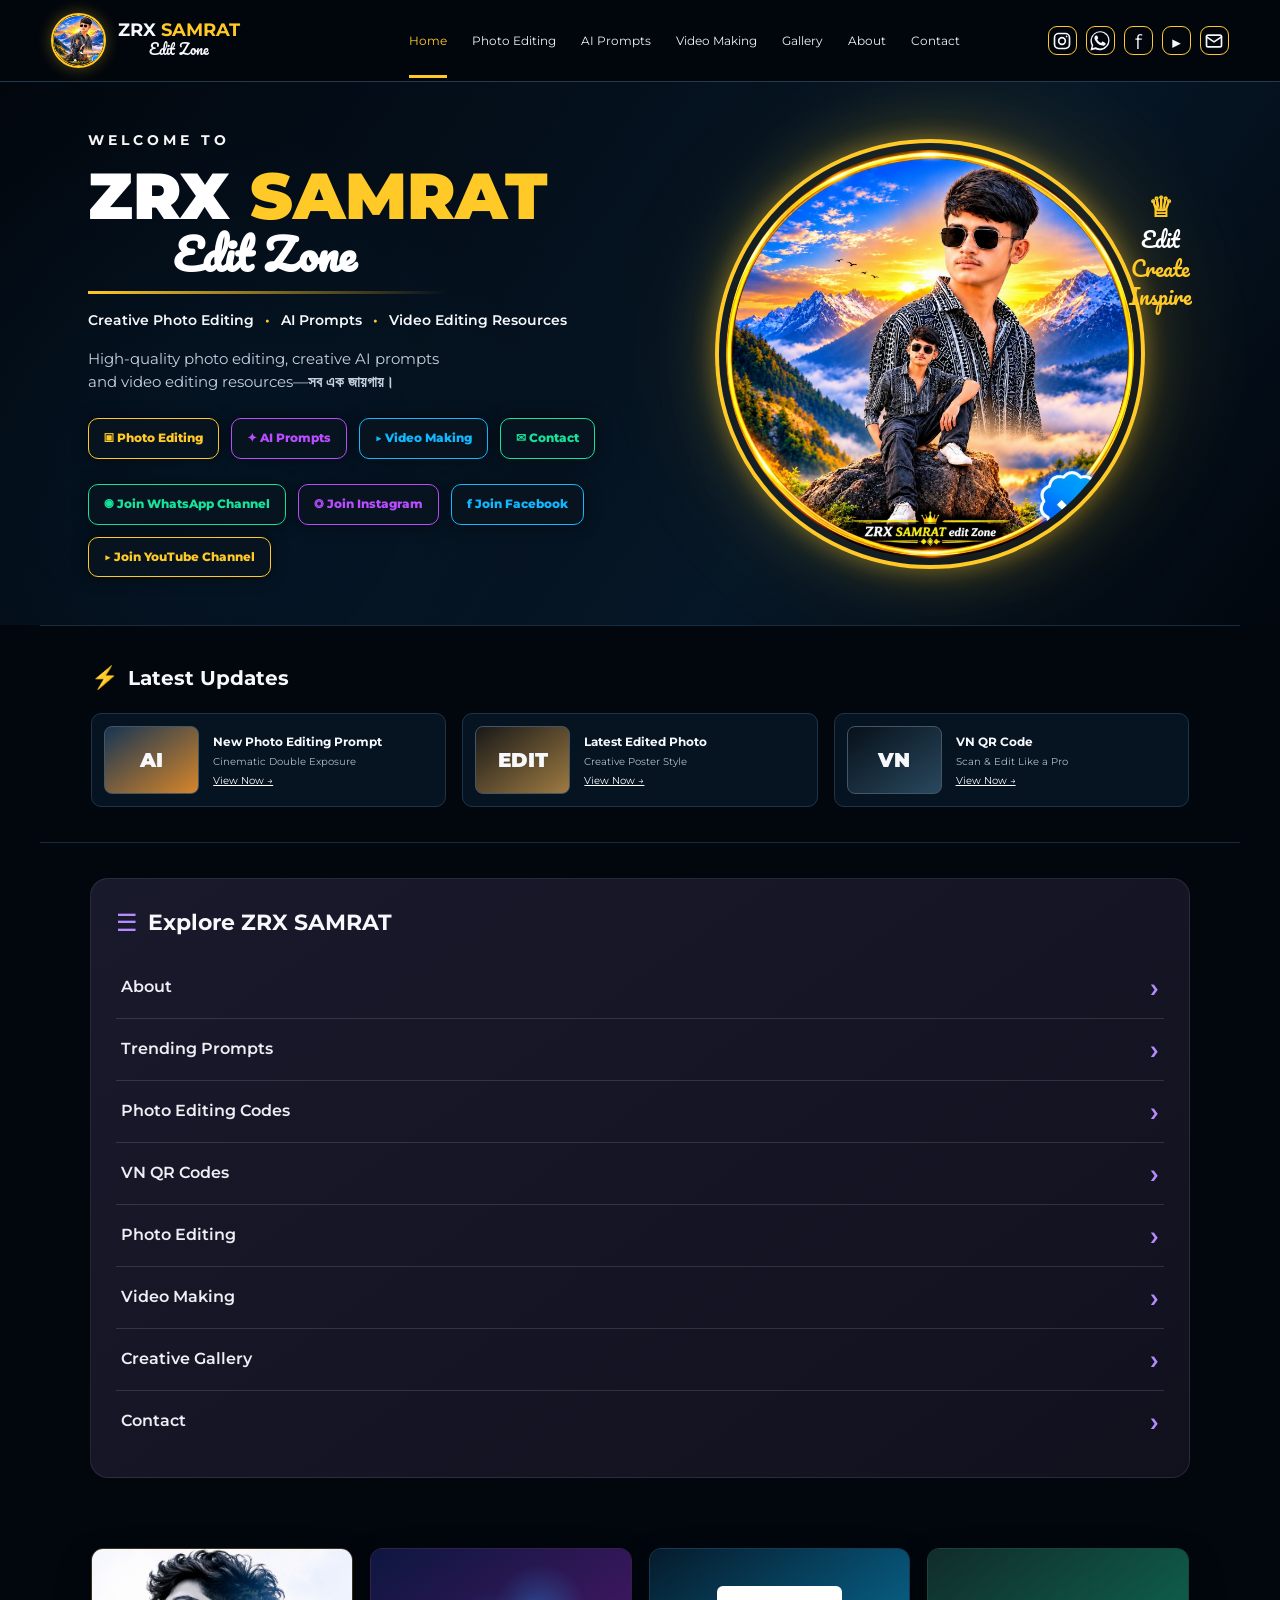
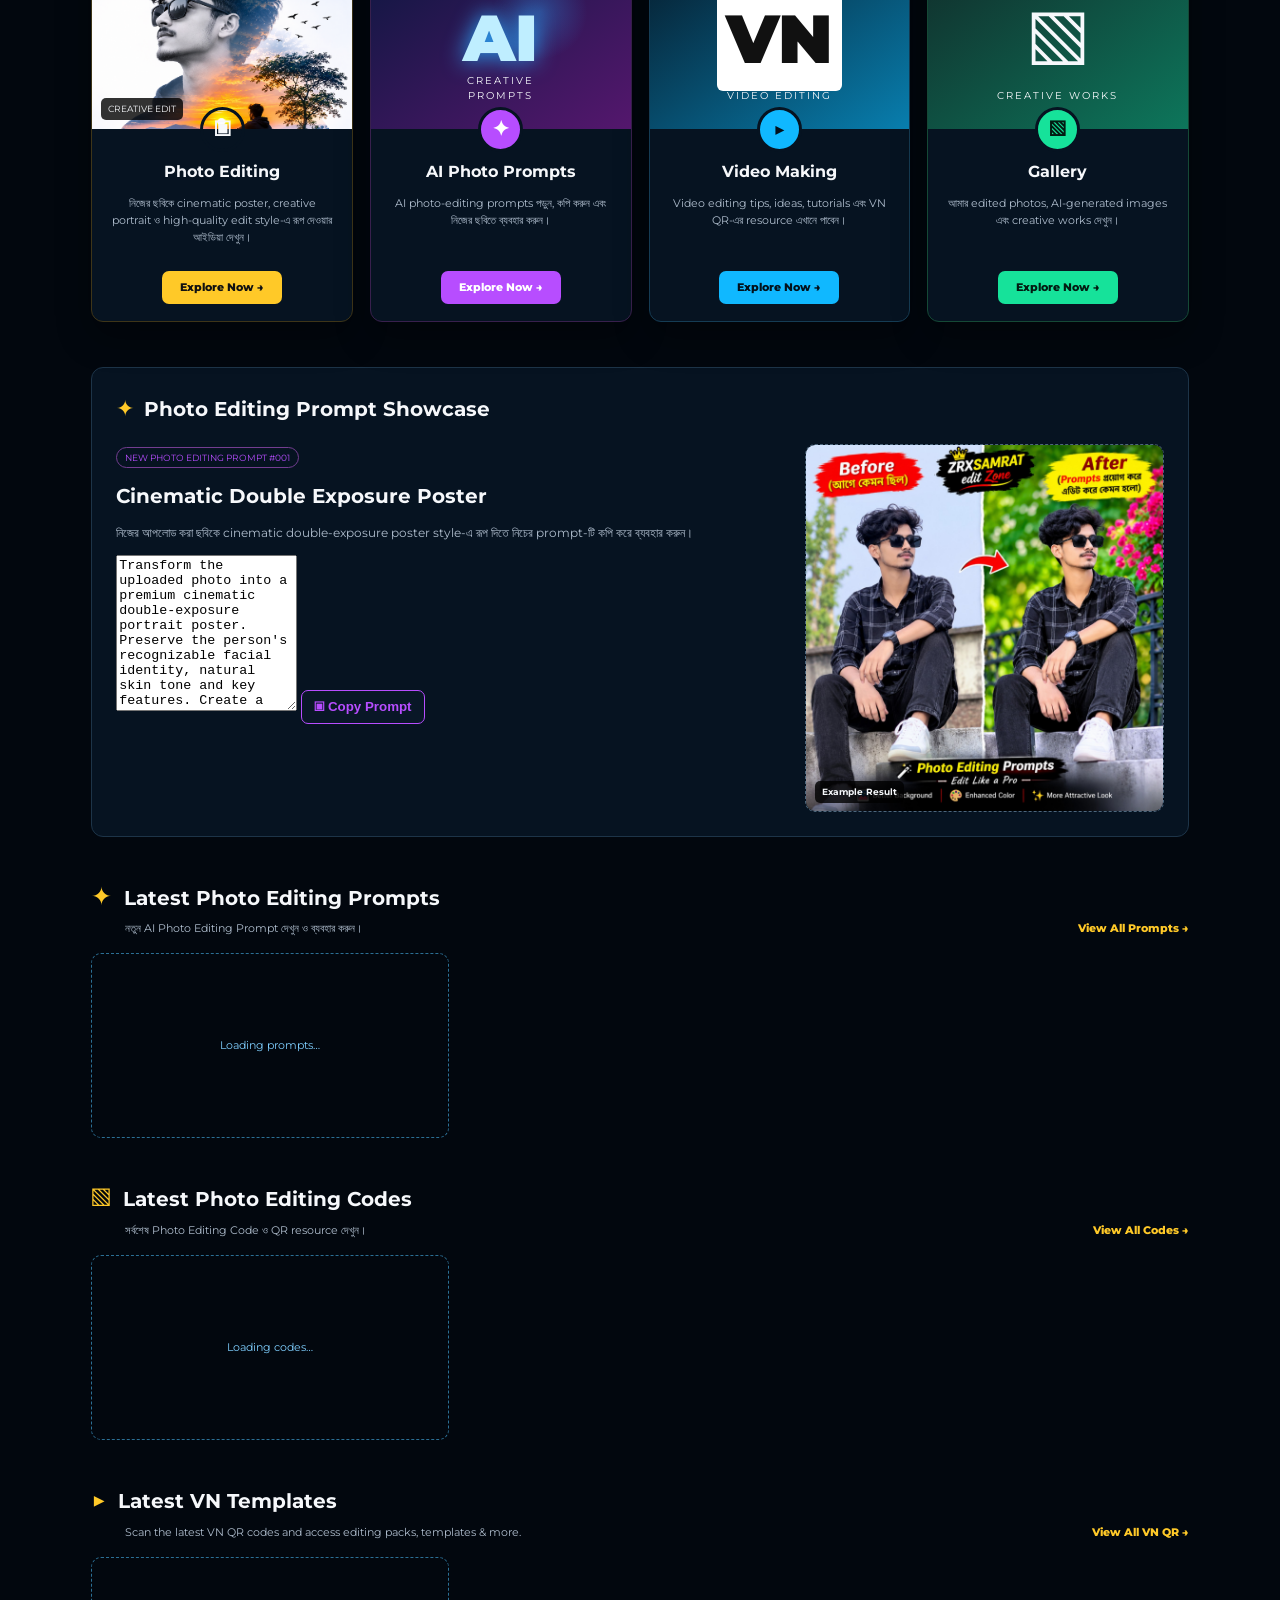
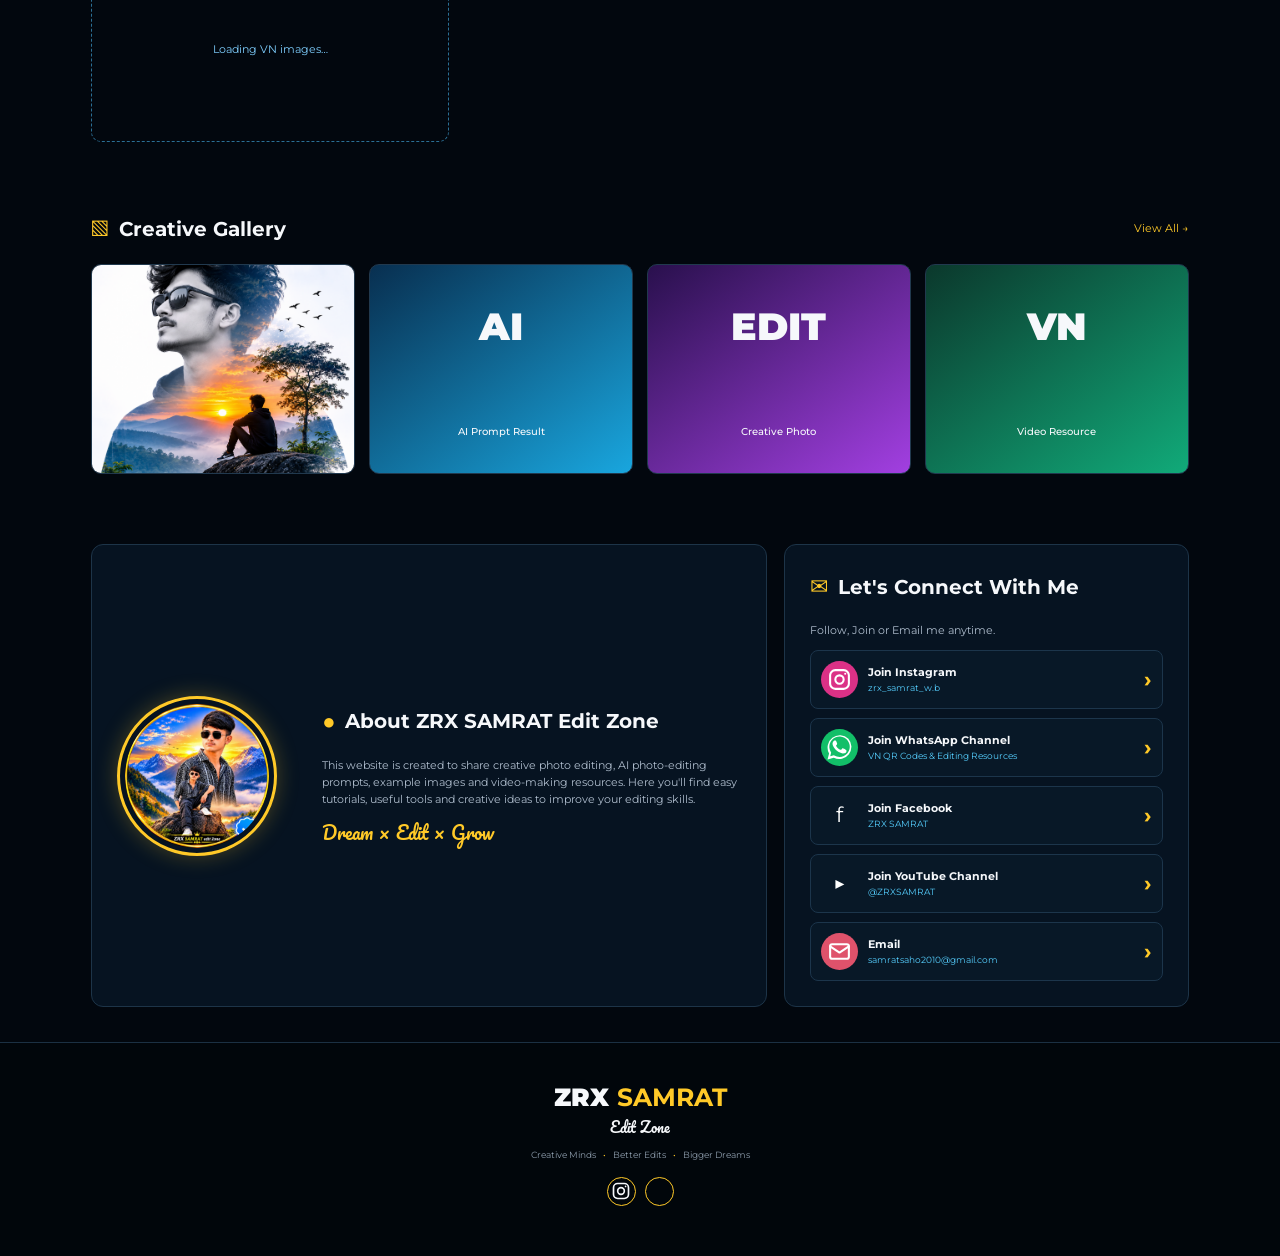
==== index.html @ 5e4d7708 "Update index.html" ====
<!DOCTYPE html>
<html lang="bn">
<head>
  <meta charset="UTF-8">
  <meta name="viewport" content="width=device-width, initial-scale=1.0">

  <title>ZRX SAMRAT Edit Zone | AI Prompts & Photo Editing</title>

  <meta name="description" content="ZRX SAMRAT Edit Zone-এ AI photo editing prompts, creative photo editing ideas, example images, VN QR codes এবং video editing resources খুঁজে নাও।">
  <meta name="robots" content="index, follow">
  <meta name="author" content="ZRX SAMRAT">
  <meta name="theme-color" content="#101020">

  <link rel="icon" href="./favicon.png" type="image/png">
  <link rel="apple-touch-icon" href="./favicon.png">

  <link rel="canonical" href="https://samratsaho2010qq-arch.github.io/ZRX-SAMRAT-edit-Zone-/">

  <!-- Google / Social Preview Image -->
  <meta property="og:type" content="website">
  <meta property="og:site_name" content="ZRX SAMRAT Edit Zone">
  <meta property="og:title" content="ZRX SAMRAT Edit Zone | AI Prompts & Photo Editing">
  <meta property="og:description" content="Creative Photo Editing, AI Prompts, VN QR Codes and Video Editing Resources — সব এক জায়গায়।">
  <meta property="og:url" content="https://samratsaho2010qq-arch.github.io/ZRX-SAMRAT-edit-Zone-/">
  <meta property="og:image" content="https://samratsaho2010qq-arch.github.io/ZRX-SAMRAT-edit-Zone-/assets/zrx-logo.png">
  <meta property="og:image:alt" content="ZRX SAMRAT Edit Zone Official Logo">
  <meta property="og:image:type" content="image/png">

  <meta name="twitter:card" content="summary_large_image">
  <meta name="twitter:title" content="ZRX SAMRAT Edit Zone">
  <meta name="twitter:description" content="Creative Photo Editing, AI Prompts and Video Editing Resources.">
  <meta name="twitter:image" content="https://samratsaho2010qq-arch.github.io/ZRX-SAMRAT-edit-Zone-/assets/zrx-logo.png">

  <script type="application/ld+json">
  {
    "@context": "https://schema.org",
    "@type": "WebSite",
    "name": "ZRX SAMRAT Edit Zone",
    "alternateName": "ZRX SAMRAT",
    "url": "https://samratsaho2010qq-arch.github.io/ZRX-SAMRAT-edit-Zone-/"
  }
  </script>

  <link rel="preconnect" href="https://fonts.googleapis.com">
  <link rel="preconnect" href="https://fonts.gstatic.com" crossorigin>
  <link href="https://fonts.googleapis.com/css2?family=Montserrat:wght@400;500;600;700;800;900&family=Pacifico&display=swap" rel="stylesheet">

  <link rel="stylesheet" href="./style.css">

  <style>
    .social-head svg,
    .footer-social svg {
      width: 20px;
      height: 20px;
      display: block;
    }

    .contact-list svg {
      width: 25px;
      height: 25px;
      display: block;
    }

    /* Three cards in one row */
    .vn-gallery {
      display: grid;
      grid-template-columns: repeat(3, minmax(0, 1fr));
      gap: 12px;
    }

    .vn-gallery > * {
      min-width: 0;
    }

    @media (max-width: 600px) {
      .vn-gallery {
        grid-template-columns: repeat(3, minmax(0, 1fr));
        gap: 8px;
      }
    }

    /* Explore Menu */
    .explore-menu {
      max-width: 1100px;
      margin: 35px auto;
      padding: 25px;
      background: linear-gradient(145deg, #19192c, #11111e);
      border: 1px solid rgba(255,255,255,0.09);
      border-radius: 18px;
    }

    .explore-menu-heading {
      display: flex;
      align-items: center;
      gap: 10px;
      margin-bottom: 15px;
    }

    .explore-menu-heading span {
      color: #b58cff;
      font-size: 24px;
    }

    .explore-menu-heading h2 {
      margin: 0;
      font-size: 22px;
    }

    .explore-menu-list {
      display: flex;
      flex-direction: column;
    }

    .explore-menu-list a {
      display: flex;
      align-items: center;
      justify-content: space-between;
      gap: 15px;
      padding: 17px 5px;
      color: #eeeeF5;
      text-decoration: none;
      font-size: 16px;
      font-weight: 600;
      border-bottom: 1px solid rgba(255,255,255,0.13);
      transition: color .25s ease, padding .25s ease;
    }

    .explore-menu-list a:last-child {
      border-bottom: none;
    }

    .explore-menu-list a:hover {
      color: #bd91ff;
      padding-left: 12px;
    }

    .explore-menu-list a span:last-child {
      color: #b58cff;
      font-size: 27px;
      line-height: 1;
    }

    @media (max-width: 600px) {
      .explore-menu {
        margin: 25px 12px;
        padding: 19px;
      }

      .explore-menu-heading h2 {
        font-size: 19px;
      }

      .explore-menu-list a {
        font-size: 14px;
        padding: 16px 3px;
      }
    }
  </style>
</head>

<body>

<header class="header">
  <a href="#home" class="brand">
    <img src="./logo.jpg" alt="ZRX SAMRAT logo">
    <span><strong>ZRX <b>SAMRAT</b></strong><small>Edit Zone</small></span>
  </a>

  <button class="hamburger" aria-label="Open menu">☰</button>

  <nav>
    <a class="active" href="#home">Home</a>
    <a href="#photo">Photo Editing</a>
    <a href="#prompts">AI Prompts</a>
    <a href="#video">Video Making</a>
    <a href="#gallery">Gallery</a>
    <a href="#about">About</a>
    <a href="#contact">Contact</a>
  </nav>

  <div class="social-head">
    <a href="https://www.instagram.com/zrx_samrat_w.b?rpxt=dmRsemcydnF0d2Rh" target="_blank" rel="noopener noreferrer" aria-label="Instagram">
      <svg viewBox="0 0 24 24" fill="none" stroke="currentColor" stroke-width="2" stroke-linecap="round">
        <rect x="3" y="3" width="18" height="18" rx="5"/>
        <circle cx="12" cy="12" r="4"/>
        <circle cx="17.5" cy="6.5" r="1" fill="currentColor" stroke="none"/>
      </svg>
    </a>

    <a href="https://whatsapp.com/channel/0029Vb9POdlGZNClfsbDqv1y" target="_blank" rel="noopener noreferrer" aria-label="WhatsApp Channel">
      <svg viewBox="0 0 24 24" fill="currentColor">
        <path d="M20.5 3.5A11.8 11.8 0 0 0 2 17.7L.5 23.5l6-1.6A11.8 11.8 0 0 0 20.5 3.5ZM12 21a9.8 9.8 0 0 1-5-1.4l-.4-.2-3.5.9.9-3.4-.2-.4A9.8 9.8 0 1 1 12 21Zm5.4-7.3c-.3-.2-1.8-.9-2.1-1s-.5-.2-.7.2-.8 1-1 1.2-.4.2-.7.1a8 8 0 0 1-2.4-1.5 9 9 0 0 1-1.7-2.1c-.2-.3 0-.5.1-.7l.5-.6c.2-.2.2-.4.3-.6s0-.4 0-.6-.7-1.7-1-2.3c-.2-.5-.5-.5-.7-.5h-.6c-.2 0-.6.1-.9.4s-1.2 1.2-1.2 2.8 1.2 3.2 1.4 3.4 2.4 3.7 5.8 5c.8.3 1.4.5 1.9.6.8.2 1.5.2 2.1.1.6-.1 1.8-.7 2-1.4.3-.7.3-1.3.2-1.4s-.3-.2-.6-.4Z"/>
      </svg>
    </a>

    <a href="https://www.facebook.com/share/1DsbtUoyec/" target="_blank" rel="noopener noreferrer" aria-label="Facebook">f</a>
    <a href="https://www.youtube.com/@ZRXSAMRAT" target="_blank" rel="noopener noreferrer" aria-label="YouTube">▶</a>

    <a href="mailto:samratsaho2010qq@gmail.com" aria-label="Email">
      <svg viewBox="0 0 24 24" fill="none" stroke="currentColor" stroke-width="2" stroke-linecap="round" stroke-linejoin="round">
        <rect x="3" y="5" width="18" height="14" rx="2"/>
        <path d="m3 7 9 6 9-6"/>
      </svg>
    </a>
  </div>
</header>

<main>

<section id="home" class="hero">
  <div class="hero-copy">
    <div class="welcome">WELCOME TO</div>
    <h1><span>ZRX</span> <em>SAMRAT</em><small>Edit Zone</small></h1>
    <div class="line"></div>

    <p class="tagline">Creative Photo Editing <i>•</i> AI Prompts <i>•</i> Video Editing Resources</p>

    <p class="intro">
      High-quality photo editing, creative AI prompts<br>
      and video editing resources—<b>সব এক জায়গায়।</b>
    </p>

    <div class="hero-buttons">
      <a class="btn gold" href="#photo">▣ Photo Editing</a>
      <a class="btn purple" href="#prompts">✦ AI Prompts</a>
      <a class="btn blue" href="#video">▶ Video Making</a>
      <a class="btn green" href="#contact">✉ Contact</a>
    </div>

    <div class="hero-buttons">
      <a class="btn green" href="https://whatsapp.com/channel/0029Vb9POdlGZNClfsbDqv1y" target="_blank" rel="noopener noreferrer">◉ Join WhatsApp Channel</a>
      <a class="btn purple" href="https://www.instagram.com/zrx_samrat_w.b?rpxt=dmRsemcydnF0d2Rh" target="_blank" rel="noopener noreferrer">◎ Join Instagram</a>
      <a class="btn blue" href="https://www.facebook.com/share/1DsbtUoyec/" target="_blank" rel="noopener noreferrer">f Join Facebook</a>
      <a class="btn gold" href="https://www.youtube.com/@ZRXSAMRAT" target="_blank" rel="noopener noreferrer">▶ Join YouTube Channel</a>
    </div>
  </div>

  <div class="hero-visual">
    <div class="hero-glow"></div>
    <div class="hero-ring">
      <img src="./logo.jpg" alt="ZRX SAMRAT creative portrait">
    </div>
    <div class="slogan">
      <b>♕</b><span>Edit</span><span>Create</span><span>Inspire</span>
    </div>
  </div>
</section>

<section class="updates">
  <div class="section-title"><span>⚡</span><h2>Latest Updates</h2></div>

  <div class="update-grid">
    <a href="#prompt-showcase" class="update">
      <div class="thumb mountain">AI</div>
      <div>
        <b>New Photo Editing Prompt</b>
        <small>Cinematic Double Exposure</small>
        <u>View Now →</u>
      </div>
    </a>

    <a href="#gallery-grid" class="update">
      <div class="thumb portrait">EDIT</div>
      <div>
        <b>Latest Edited Photo</b>
        <small>Creative Poster Style</small>
        <u>View Now →</u>
      </div>
    </a>

    <a href="#vn-qr" class="update">
      <div class="thumb vn">VN</div>
      <div>
        <b>VN QR Code</b>
        <small>Scan & Edit Like a Pro</small>
        <u>View Now →</u>
      </div>
    </a>
  </div>
</section>

<!-- NEW EXPLORE MENU -->
<section class="explore-menu">
  <div class="explore-menu-heading">
    <span>☰</span>
    <h2>Explore ZRX SAMRAT</h2>
  </div>

  <div class="explore-menu-list">
    <a href="#about">
      <span>About</span>
      <span>›</span>
    </a>

    <a href="./all-prompts.html">
      <span>Trending Prompts</span>
      <span>›</span>
    </a>

    <a href="./all-codes.html">
      <span>Photo Editing Codes</span>
      <span>›</span>
    </a>

    <a href="./all-vn.html">
      <span>VN QR Codes</span>
      <span>›</span>
    </a>

    <a href="#photo">
      <span>Photo Editing</span>
      <span>›</span>
    </a>

    <a href="#video">
      <span>Video Making</span>
      <span>›</span>
    </a>

    <a href="#gallery-grid">
      <span>Creative Gallery</span>
      <span>›</span>
    </a>

    <a href="#contact">
      <span>Contact</span>
      <span>›</span>
    </a>
  </div>
</section>

<section class="cards" aria-label="Main features">
  <article id="photo" class="feature card-gold">
    <div class="feature-image photo-image">
      <img src="./viral-double-exposure-poster.png" alt="Cinematic double exposure photo editing example" loading="lazy">
      <span>CREATIVE EDIT</span>
    </div>
    <div class="feature-icon">▣</div>
    <h3>Photo Editing</h3>
    <p>নিজের ছবিকে cinematic poster, creative portrait ও high-quality edit style-এ রূপ দেওয়ার আইডিয়া দেখুন।</p>
    <a class="explore gold-fill" href="#home-photo-gallery">Explore Now →</a>
  </article>

  <article id="prompts" class="feature card-purple">
    <div class="feature-image ai-image">
      <div>AI</div><small>CREATIVE<br>PROMPTS</small>
    </div>
    <div class="feature-icon purple-fill">✦</div>
    <h3>AI Photo Prompts</h3>
    <p>AI photo-editing prompts পড়ুন, কপি করুন এবং নিজের ছবিতে ব্যবহার করুন।</p>
    <a class="explore purple-fill" href="./all-prompts.html">Explore Now →</a>
  </article>

  <article id="video" class="feature card-blue">
    <div class="feature-image video-image">
      <div>VN</div><small>VIDEO EDITING</small>
    </div>
    <div class="feature-icon blue-fill">▶</div>
    <h3>Video Making</h3>
    <p>Video editing tips, ideas, tutorials এবং VN QR-এর resource এখানে পাবেন।</p>
    <a class="explore blue-fill" href="#vn-qr">Explore Now →</a>
  </article>

  <article id="gallery" class="feature card-green">
    <div class="feature-image gallery-image">
      <div>▧</div><small>CREATIVE WORKS</small>
    </div>
    <div class="feature-icon green-fill">▧</div>
    <h3>Gallery</h3>
    <p>আমার edited photos, AI-generated images এবং creative works দেখুন।</p>
    <a class="explore green-fill" href="#gallery-grid">Explore Now →</a>
  </article>
</section>

<!-- Photo Editing Prompt Showcase -->
<section id="prompt-showcase" class="split-section">
  <div class="panel prompt-panel">
    <div class="section-title">
      <span>✦</span>
      <h2>Photo Editing Prompt Showcase</h2>
    </div>

    <div class="prompt-content">
      <div>
        <label>NEW PHOTO EDITING PROMPT #001</label>
        <h3>Cinematic Double Exposure Poster</h3>

        <p>
          নিজের আপলোড করা ছবিকে cinematic double-exposure poster style-এ
          রূপ দিতে নিচের prompt-টি কপি করে ব্যবহার করুন।
        </p>

        <textarea id="photo-prompt" readonly rows="10">Transform the uploaded photo into a premium cinematic double-exposure portrait poster. Preserve the person's recognizable facial identity, natural skin tone and key features. Create a large dramatic black-and-white close-up portrait in the upper background, blended artistically with a smaller full-body color portrait of the same person in the lower foreground. Use a moody mountain landscape at sunset, atmospheric haze, subtle film grain, bold teal and muted red paint strokes, deep shadows, realistic lighting, crisp details and professional editorial color grading. Add balanced composition, layered depth and a stylish modern Instagram poster aesthetic. Keep the subject natural and photorealistic. No extra people, no distorted face, no duplicate facial features, no watermark and no unwanted text. Vertical 4:5 poster composition.</textarea>

        <button class="copy" id="copy-photo-prompt" type="button">▣ Copy Prompt</button>
        <p id="copy-status" aria-live="polite"></p>
      </div>

      <div class="result-image">
        <img src="./assets/prompt-showcase-before-after.png" alt="Before and after photo editing example" loading="lazy">
        <b>Example Result</b>
      </div>
    </div>
  </div>
</section>

<!-- Latest AI Prompts -->
<section class="vn-section">
  <div class="vn-heading">
    <div>
      <span>✦</span>
      <h2>Latest Photo Editing Prompts</h2>
      <p>নতুন AI Photo Editing Prompt দেখুন ও ব্যবহার করুন।</p>
    </div>
    <a href="./all-prompts.html" class="view-all">View All Prompts →</a>
  </div>
  <div id="home-prompts" class="vn-gallery">
    <div class="loading">Loading prompts…</div>
  </div>
</section>

<!-- Latest Photo Editing Codes -->
<section class="vn-section">
  <div class="vn-heading">
    <div>
      <span>▧</span>
      <h2>Latest Photo Editing Codes</h2>
      <p>সর্বশেষ Photo Editing Code ও QR resource দেখুন।</p>
    </div>
    <a href="./all-codes.html" class="view-all">View All Codes →</a>
  </div>
  <div id="home-codes" class="vn-gallery">
    <div class="loading">Loading codes…</div>
  </div>
</section>

<!-- Latest VN Templates -->
<section id="vn-qr" class="vn-section">
  <div class="vn-heading">
    <div>
      <span>▶</span>
      <h2>Latest VN Templates</h2>
      <p>Scan the latest VN QR codes and access editing packs, templates & more.</p>
    </div>
    <a href="./all-vn.html" class="view-all">View All VN QR →</a>
  </div>

  <div id="vn-gallery" class="vn-gallery">
    <div class="loading">Loading VN images…</div>
  </div>
</section>

<section id="gallery-grid" class="gallery-section">
  <div class="section-title">
    <span>▧</span><h2>Creative Gallery</h2>
    <a href="./photo-editing.html">View All →</a>
  </div>

  <div class="gallery-grid">
    <img src="./viral-double-exposure-poster.png" alt="Cinematic double exposure poster" loading="lazy">
    <div class="gallery-placeholder blue-p">AI<br><small>AI Prompt Result</small></div>
    <div class="gallery-placeholder purple-p">EDIT<br><small>Creative Photo</small></div>
    <div class="gallery-placeholder green-p">VN<br><small>Video Resource</small></div>
  </div>
</section>

<section id="about" class="about-contact">
  <div class="about panel">
    <div class="about-avatar">
      <img src="./logo.jpg" alt="ZRX SAMRAT" loading="lazy">
    </div>

    <div>
      <div class="section-title"><span>●</span><h2>About ZRX SAMRAT Edit Zone</h2></div>
      <p>This website is created to share creative photo editing, AI photo-editing prompts, example images and video-making resources. Here you'll find easy tutorials, useful tools and creative ideas to improve your editing skills.</p>
      <div class="signature">Dream × Edit × Grow</div>
    </div>
  </div>

  <div id="contact" class="contact panel">
    <div class="section-title"><span>✉</span><h2>Let's Connect With Me</h2></div>
    <p>Follow, Join or Email me anytime.</p>

    <div class="contact-list">
      <a href="https://www.instagram.com/zrx_samrat_w.b?rpxt=dmRsemcydnF0d2Rh" target="_blank" rel="noopener noreferrer">
        <span class="ig">
          <svg viewBox="0 0 24 24" fill="none" stroke="currentColor" stroke-width="2" stroke-linecap="round">
            <rect x="3" y="3" width="18" height="18" rx="5"/>
            <circle cx="12" cy="12" r="4"/>
            <circle cx="17.5" cy="6.5" r="1" fill="currentColor" stroke="none"/>
          </svg>
        </span>
        <div><b>Join Instagram</b><small>zrx_samrat_w.b</small></div>
        <strong>›</strong>
      </a>

      <a href="https://whatsapp.com/channel/0029Vb9POdlGZNClfsbDqv1y" target="_blank" rel="noopener noreferrer">
        <span class="wa">
          <svg viewBox="0 0 24 24" fill="currentColor">
            <path d="M20.5 3.5A11.8 11.8 0 0 0 2 17.7L.5 23.5l6-1.6A11.8 11.8 0 0 0 20.5 3.5ZM12 21a9.8 9.8 0 0 1-5-1.4l-.4-.2-3.5.9.9-3.4-.2-.4A9.8 9.8 0 1 1 12 21Zm5.4-7.3c-.3-.2-1.8-.9-2.1-1s-.5-.2-.7.2-.8 1-1 1.2-.4.2-.7.1a8 8 0 0 1-2.4-1.5 9 9 0 0 1-1.7-2.1c-.2-.3 0-.5.1-.7l.5-.6c.2-.2.2-.4.3-.6s0-.4 0-.6-.7-1.7-1-2.3c-.2-.5-.5-.5-.7-.5h-.6c-.2 0-.6.1-.9.4s-1.2 1.2-1.2 2.8 1.2 3.2 1.4 3.4 2.4 3.7 5.8 5c.8.3 1.4.5 1.9.6.8.2 1.5.2 2.1.1.6-.1 1.8-.7 2-1.4.3-.7.3-1.3.2-1.4s-.3-.2-.6-.4Z"/>
          </svg>
        </span>
        <div><b>Join WhatsApp Channel</b><small>VN QR Codes & Editing Resources</small></div>
        <strong>›</strong>
      </a>

      <a href="https://www.facebook.com/share/1DsbtUoyec/" target="_blank" rel="noopener noreferrer">
        <span class="fb">f</span>
        <div><b>Join Facebook</b><small>ZRX SAMRAT</small></div>
        <strong>›</strong>
      </a>

      <a href="https://www.youtube.com/@ZRXSAMRAT" target="_blank" rel="noopener noreferrer">
        <span class="yt">▶</span>
        <div><b>Join YouTube Channel</b><small>@ZRXSAMRAT</small></div>
        <strong>›</strong>
      </a>

      <a href="mailto:samratsaho2010@gmail.com">
        <span class="mail">
          <svg viewBox="0 0 24 24" fill="none" stroke="currentColor" stroke-width="2" stroke-linecap="round" stroke-linejoin="round">
            <rect x="3" y="5" width="18" height="14" rx="2"/>
            <path d="m3 7 9 6 9-6"/>
          </svg>
        </span>
        <div><b>Email</b><small>samratsaho2010@gmail.com</small></div>
        <strong>›</strong>
      </a>
    </div>
  </div>
</section>

</main>

<footer>
  <div class="footer-brand"><span>ZRX <b>SAMRAT</b></span><small>Edit Zone</small></div>
  <p>Creative Minds <i>•</i> Better Edits <i>•</i> Bigger Dreams</p>

  <div class="footer-social">
    <a href="https://www.instagram.com/zrx_samrat_w.b?rpxt=dmRsemcydnF0d2Rh" target="_blank" rel="noopener noreferrer" aria-label="Instagram">
      <svg viewBox="0 0 24 24" fill="none" stroke="currentColor" stroke-width="2" stroke-linecap="round">
        <rect x="3" y="3" width="18" height="18" rx="5"/>
        <circle cx="12" cy="12" r="4"/>
        <circle cx="17.5" cy="6.5" r="1" fill="currentColor" stroke="none"/>
      </svg>
    </a>

    <a href="https://whatsapp.com/channel/0029Vb9POdlGZNClfsbDqv1y" target="_blank" rel="noopener noreferrer" aria-label="WhatsApp Channel">
      <svg viewBox="0 0 24 24" fill="currentColor">
        <path d="M20.5 3.5A11.8 11.8 0 0 0 2 17.7L.5 23.5l6-1.6A11.8 11.8 0 0 0 20.5 3.5ZM12 21a9.8 9.8 0 0 1-5-1.4l-.4-.2-3.5.9.9-3.4-.2-.4A9.8 9.8 0 1 1 12
---- style.css ----
:root{--bg:#02070e;--panel:#06111d;--panel2:#091827;--line:#1d3347;--text:#f6f8fb;--muted:#aebccc;--gold:#ffc928;--purple:#b74dff;--blue:#10b8ff;--green:#16e29a}*{box-sizing:border-box}html{scroll-behavior:smooth}body{margin:0;background:var(--bg);color:var(--text);font-family:Montserrat,Arial,sans-serif;line-height:1.55}a{text-decoration:none;color:inherit}.header{height:82px;position:sticky;top:0;z-index:100;display:flex;align-items:center;padding:0 4%;gap:25px;background:rgba(2,7,14,.95);backdrop-filter:blur(16px);border-bottom:1px solid #26394b}.brand{display:flex;align-items:center;gap:12px;min-width:270px}.brand img{width:55px;height:55px;border-radius:50%;object-fit:cover;border:2px solid var(--gold);box-shadow:0 0 16px #ffc92855}.brand strong{font-size:18px;display:block;line-height:1}.brand strong b{color:var(--gold)}.brand small{font-family:Pacifico,cursive;font-size:14px;display:block;text-align:center}.header nav{display:flex;justify-content:center;gap:25px;flex:1}.header nav a{font-size:12px;padding:29px 0 25px;border-bottom:3px solid transparent;color:#eef3f8;white-space:nowrap}.header nav a:hover,.header nav a.active{color:var(--gold);border-color:var(--gold)}.social-head{display:flex;gap:9px}.social-head a{width:29px;height:29px;border:1px solid var(--gold);border-radius:9px;display:grid;place-items:center;font-size:20px}.hamburger{display:none;background:none;border:0;color:#fff;font-size:28px}
.hero{min-height:520px;display:grid;grid-template-columns:1.03fr .97fr;align-items:center;padding:48px 6%;overflow:hidden;background:radial-gradient(circle at 76% 45%,#ffc92818,transparent 28%),radial-gradient(circle at 15% 70%,#0866aa15,transparent 30%),linear-gradient(125deg,#02070e,#061727 65%,#02070e)}.hero-copy{padding-left:2%}.welcome{font-size:14px;letter-spacing:4px;font-weight:700;color:#f5f5f5}.hero h1{font-size:65px;line-height:.95;margin:13px 0 10px;font-weight:900}.hero h1 span{color:#fff}.hero h1 em{color:var(--gold);font-style:normal}.hero h1 small{display:block;color:#fff;font-family:Pacifico,cursive;font-size:43px;margin-left:85px;margin-top:8px}.line{height:3px;width:360px;background:linear-gradient(90deg,var(--gold),transparent);margin:16px 0}.tagline{font-size:14px;font-weight:600}.tagline i{font-style:normal;color:var(--gold);padding:0 7px}.intro{color:#c5d0dc;font-size:15px}.hero-buttons{display:flex;gap:12px;flex-wrap:wrap;margin-top:25px}.btn{padding:10px 15px;border:1px solid currentColor;border-radius:10px;background:#07131f;font-size:12px;font-weight:800;box-shadow:0 0 15px #0008}.gold{color:var(--gold)}.purple{color:var(--purple)}.blue{color:var(--blue)}.green{color:var(--green)}.hero-visual{position:relative;display:flex;justify-content:center;align-items:center;min-height:440px}.hero-glow{position:absolute;width:440px;height:440px;border-radius:50%;background:#ffc92818;filter:blur(55px)}.hero-ring{width:min(430px,72vw);height:min(430px,72vw);padding:7px;border:4px solid var(--gold);border-radius:50%;box-shadow:0 0 25px #ffc92866,0 0 65px #ffc9282a;position:relative;z-index:2}.hero-ring img{width:100%;height:100%;border-radius:50%;object-fit:cover}.slogan{position:absolute;right:2%;top:55px;display:flex;flex-direction:column;text-align:center;font-family:Pacifico,cursive;font-size:21px;line-height:1.35;color:#fff;z-index:3}.slogan b{font-family:Montserrat;color:var(--gold);font-size:28px}.slogan span:nth-child(3),.slogan span:nth-child(4){color:var(--gold)}
.updates,.cards,.split-section,.vn-section,.gallery-section,.about-contact{max-width:1200px;margin:auto;padding:35px 4%}.updates{border-top:1px solid #172c3e;border-bottom:1px solid #172c3e}.section-title{display:flex;align-items:center;gap:10px;margin-bottom:18px}.section-title span{color:var(--gold);font-size:22px}.section-title h2{font-size:20px;margin:0}.update-grid{display:grid;grid-template-columns:repeat(3,1fr);gap:16px}.update{display:flex;align-items:center;gap:14px;padding:12px;background:#061321;border:1px solid #1c354b;border-radius:10px}.update:hover{border-color:#4b6680;transform:translateY(-2px)}.thumb{width:95px;height:68px;border-radius:8px;flex:none;display:grid;place-items:center;font-weight:900;font-size:20px;border:1px solid #456}.mountain{background:linear-gradient(145deg,#173553,#d7862a)}.portrait{background:linear-gradient(145deg,#191919,#9e7b42)}.vn{background:linear-gradient(145deg,#07111a,#29485e)}.update b,.update small,.update u{display:block}.update b{font-size:12px}.update small{font-size:10px;color:var(--muted);margin:3px 0}.update u{font-size:10px;color:#fff}
.cards{display:grid;grid-template-columns:repeat(4,1fr);gap:17px}.feature{background:#061321;border:1px solid var(--line);border-radius:12px;overflow:hidden;text-align:center;box-shadow:0 15px 35px #0005}.card-gold{border-color:#3e3518}.card-purple{border-color:#38204d}.card-blue{border-color:#153c54}.card-green{border-color:#154936}.feature-image{height:180px;position:relative;display:grid;place-items:center;overflow:hidden}.feature-image img{width:100%;height:100%;object-fit:cover}.feature-image span{position:absolute;bottom:9px;left:9px;background:#000c;padding:4px 7px;border-radius:5px;font-size:9px}.ai-image{background:radial-gradient(circle at 65% 35%,#2ca7ff55,transparent 23%),linear-gradient(145deg,#0d1740,#54176d)}.ai-image div{font-size:65px;font-weight:900;color:#bfeeff;text-shadow:0 0 22px #2aaaff}.ai-image small,.video-image small,.gallery-image small{position:absolute;bottom:25px;font-size:10px;letter-spacing:2px}.video-image{background:linear-gradient(145deg,#061b2b,#087eae);}.video-image div{font-size:68px;font-weight:900;background:#fff;color:#111;padding:0 9px;border-radius:6px}.gallery-image{background:linear-gradient(145deg,#112c2a,#0d765b)}.gallery-image div{font-size:75px}.feature-icon{width:45px;height:45px;border-radius:50%;border:3px solid #061321;margin:-22px auto 8px;display:grid;place-items:center;font-weight:900;position:relative;font-size:21px}.gold-fill{background:var(--gold);color:#111}.purple-fill{background:var(--purple);color:#fff}.blue-fill{background:var(--blue);color:#03111b}.green-fill{background:var(--green);color:#031b12}.feature h3{font-size:16px;margin:0 10px}.feature p{font-size:11px;color:var(--muted);min-height:65px;padding:0 16px}.explore{display:inline-block;margin:0 0 17px;padding:8px 18px;border-radius:7px;font-size:11px;font-weight:800}
.panel{background:#061321;border:1px solid #1d3448;border-radius:12px}.split-section{padding-top:10px}.prompt-panel{padding:24px}.prompt-content{display:grid;grid-template-columns:1.2fr .65fr;gap:25px}.prompt-content label{font-size:9px;color:var(--purple);border:1px solid #733d90;border-radius:15px;padding:4px 8px}.prompt-content h3{margin:12px 0 7px;font-size:20px}.prompt-content p{font-size:12px;color:var(--muted)}.copy{background:#091727;border:1px solid var(--purple);color:var(--purple);border-radius:7px;padding:8px 12px;font-weight:800}.result-image{min-height:220px;border-radius:10px;overflow:hidden;position:relative;border:1px dashed #4c667c}.result-image img{width:100%;height:100%;object-fit:cover}.result-image b{position:absolute;left:9px;bottom:8px;background:#000c;padding:4px 7px;border-radius:5px;font-size:9px}
.vn-section{padding-top:5px}.vn-heading{display:flex;align-items:end;justify-content:space-between;margin-bottom:16px}.vn-heading span{color:var(--gold);font-size:25px}.vn-heading h2{display:inline;font-size:20px;margin-left:8px}.vn-heading p{font-size:11px;color:var(--muted);margin:5px 0 0 34px}.view-all{color:var(--gold);font-size:11px;font-weight:800}.vn-gallery{display:grid;grid-template-columns:repeat(4,1fr);gap:14px}.vn-item{background:#050e17;border:1px solid #243d52;border-radius:10px;overflow:hidden}.vn-item img{display:block;width:100%;height:185px;object-fit:contain;background:#02080e}.vn-item span{display:block;text-align:center;padding:8px;color:var(--gold);font-size:10px;font-weight:800}.loading{min-height:185px;border:1px dashed #2b6f94;border-radius:10px;display:grid;place-items:center;color:#7fcfff;font-size:11px;text-align:center;padding:15px}
.gallery-section .section-title a{margin-left:auto;color:var(--gold);font-size:11px}.gallery-grid{display:grid;grid-template-columns:repeat(4,1fr);gap:14px}.gallery-grid img,.gallery-placeholder{width:100%;height:210px;border-radius:10px;border:1px solid #21394e;object-fit:cover}.gallery-placeholder{display:grid;place-items:center;text-align:center;font-size:38px;font-weight:900}.gallery-placeholder small{display:block;font-size:10px;font-weight:500}.blue-p{background:linear-gradient(145deg,#082f50,#19a6de)}.purple-p{background:linear-gradient(145deg,#29104d,#a23fe1)}.green-p{background:linear-gradient(145deg,#0b382c,#11aa79)}
.about-contact{display:grid;grid-template-columns:1.25fr .75fr;gap:17px}.about,.contact{padding:25px}.about{display:grid;grid-template-columns:180px 1fr;gap:25px;align-items:center}.about-avatar{width:160px;height:160px;border:3px solid var(--gold);border-radius:50%;padding:5px;box-shadow:0 0 22px #ffc92844}.about-avatar img{width:100%;height:100%;border-radius:50%;object-fit:cover}.about p,.contact p{font-size:11px;color:var(--muted)}.signature{font-family:Pacifico,cursive;color:var(--gold);font-size:18px}.contact-list{display:grid;gap:9px}.contact-list a{display:flex;align-items:center;gap:10px;padding:10px;background:#081827;border:1px solid #1c354b;border-radius:8px}.contact-list a>span{width:37px;height:37px;border-radius:50%;display:grid;place-items:center;color:#fff;font-size:21px}.contact-list div{flex:1}.contact-list b,.contact-list small{display:block}.contact-list b{font-size:11px}.contact-list small{font-size:9px;color:#56cfff}.contact-list strong{color:var(--gold);font-size:22px}.ig{background:#db3186}.wa{background:#12bf68}.mail{background:#df526b}
footer{padding:35px 5%;text-align:center;border-top:1px solid #1b3043;background:#01060b}.footer-brand span{font-size:25px;font-weight:900}.footer-brand b{color:var(--gold)}.footer-brand small{font-family:Pacifico,cursive;font-size:14px;display:block}.footer-social{display:flex;justify-content:center;gap:9px;margin:15px}.footer-social a{width:29px;height:29px;border:1px solid var(--gold);border-radius:50%;display:grid;place-items:center}.footer-social+small,footer p{font-size:9px;color:#8e9dad}.footer-social+small{color:#647383}footer p i{color:var(--gold);font-style:normal;padding:0 5px}
@media(max-width:1000px){.header nav{gap:13px}.social-head{display:none}.brand{min-width:auto}.hero{grid-template-columns:1fr}.hero-visual{order:-1}.cards{grid-template-columns:repeat(2,1fr)}.vn-gallery,.gallery-grid{grid-template-columns:repeat(2,1fr)}.about-contact{grid-template-columns:1fr}.about{grid-template-columns:150px 1fr}}
@media(max-width:700px){.header{height:70px}.hamburger{display:block;margin-left:auto}.header nav{display:none;position:absolute;left:0;right:0;top:70px;background:#02070e;flex-direction:column;padding:12px 7%;gap:0;border-bottom:1px solid var(--line)}.header nav.open{display:flex}.header nav a{padding:8px 0;border:0}.brand img{width:46px;height:46px}.brand strong{font-size:15px}.brand small{font-size:12px}.hero{padding:38px 5%}.hero-copy{padding:0}.hero h1{font-size:43px}.hero h1 small{font-size:31px;margin-left:55px}.line{width:250px}.hero-visual{min-height:330px}.hero-ring{width:300px;height:300px}.slogan{right:0;top:40px;font-size:14px}.hero-buttons{display:grid;grid-template-columns:1fr 1fr}.btn{text-align:center;font-size:10px;padding:9px 5px}.updates,.cards,.split-section,.vn-section,.gallery-section,.about-contact{padding-left:5%;padding-right:5%}.update-grid,.cards,.vn-gallery,.gallery-grid{grid-template-columns:1fr}.update{padding:10px}.prompt-content{grid-template-columns:1fr}.gallery-grid img,.gallery-placeholder{height:180px}.about{grid-template-columns:1fr;text-align:center}.about-avatar{margin:auto}.section-title{justify-content:flex-start}.about .section-title{justify-content:center}.vn-heading{align-items:flex-start;gap:10px;flex-direction:column}}
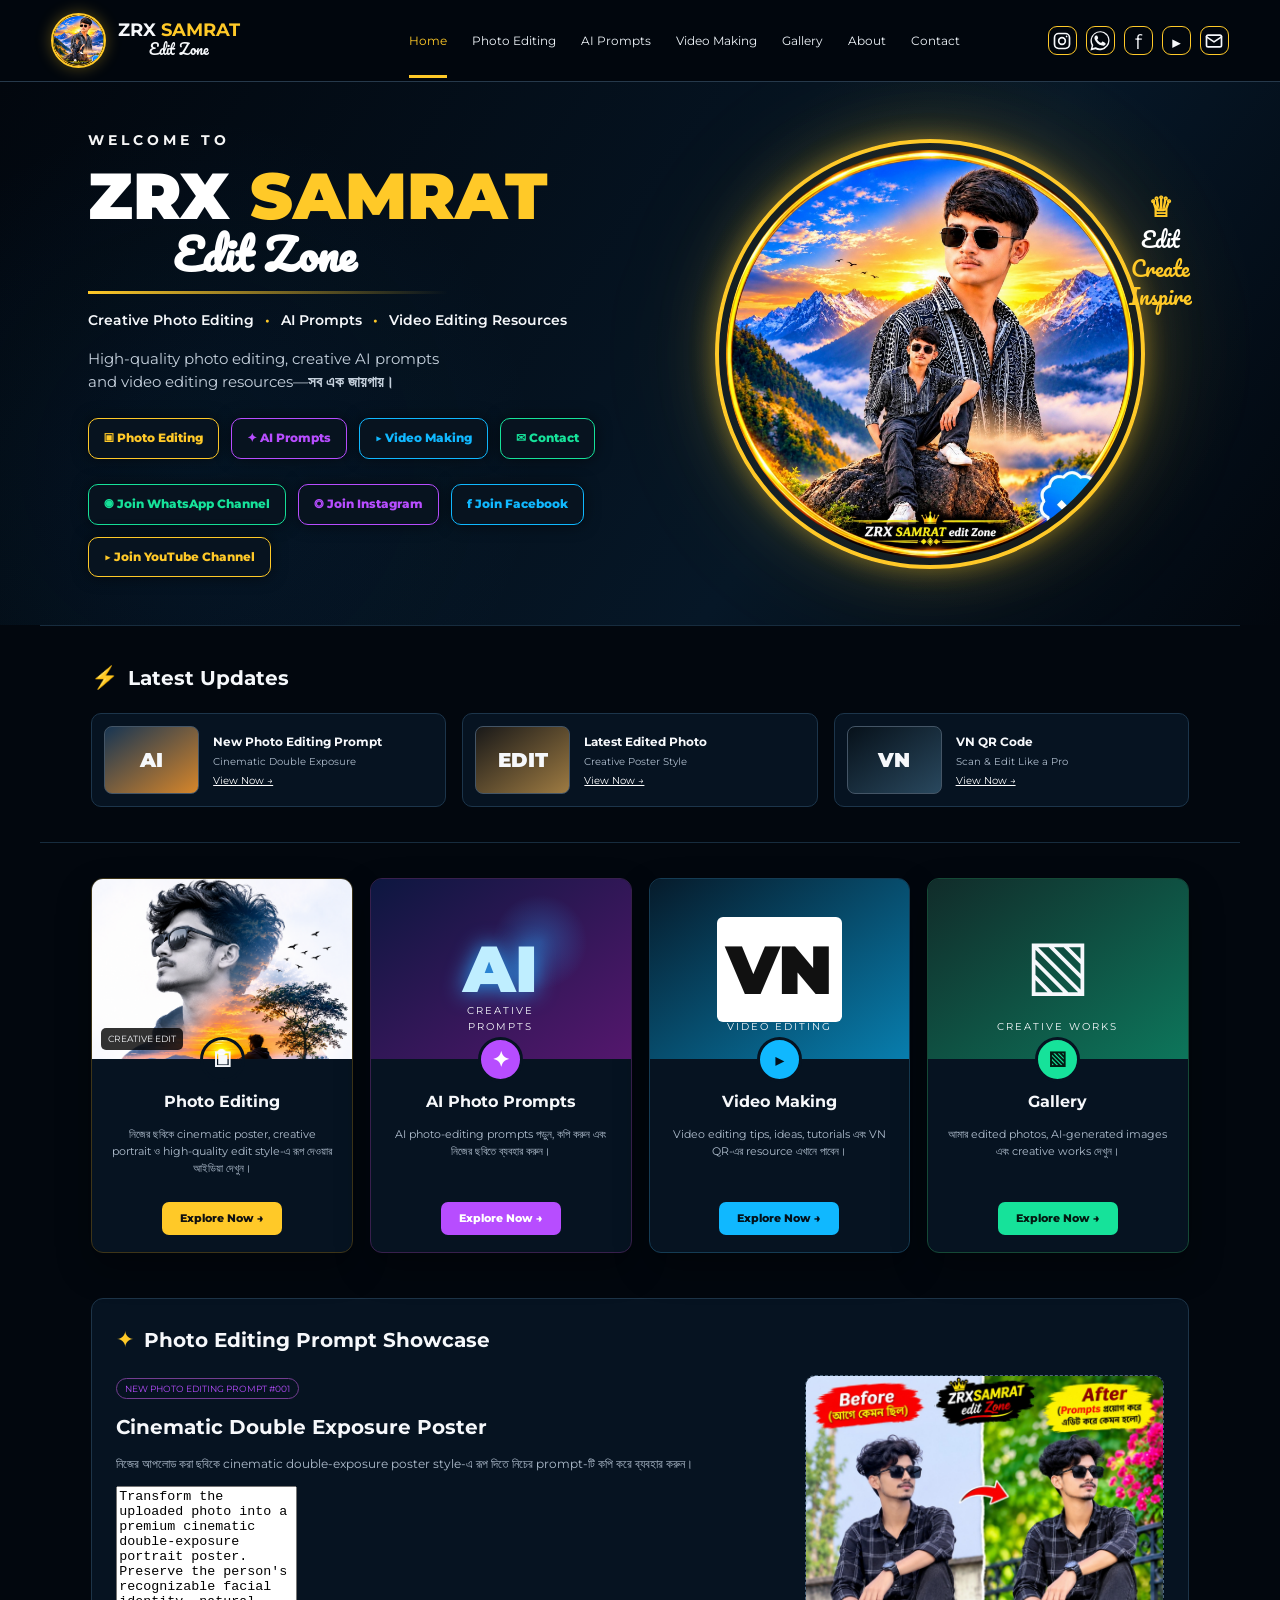
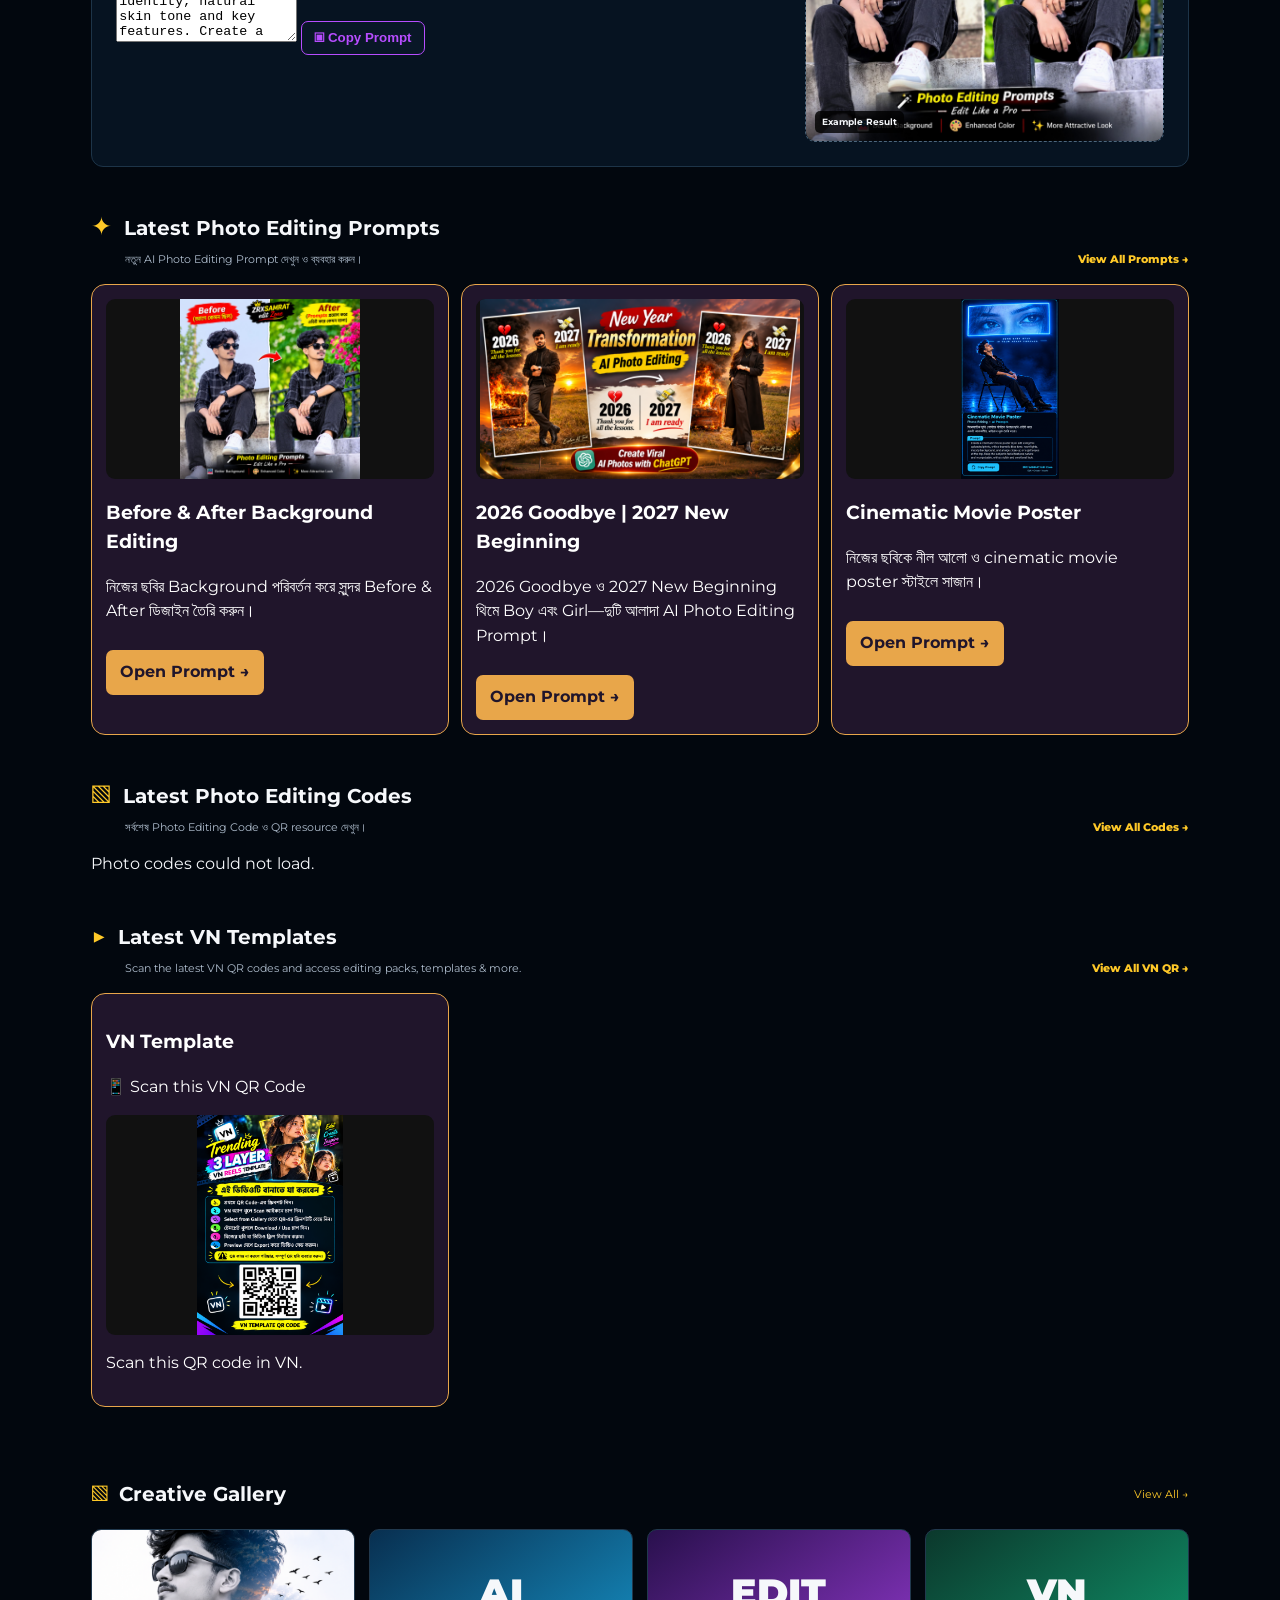
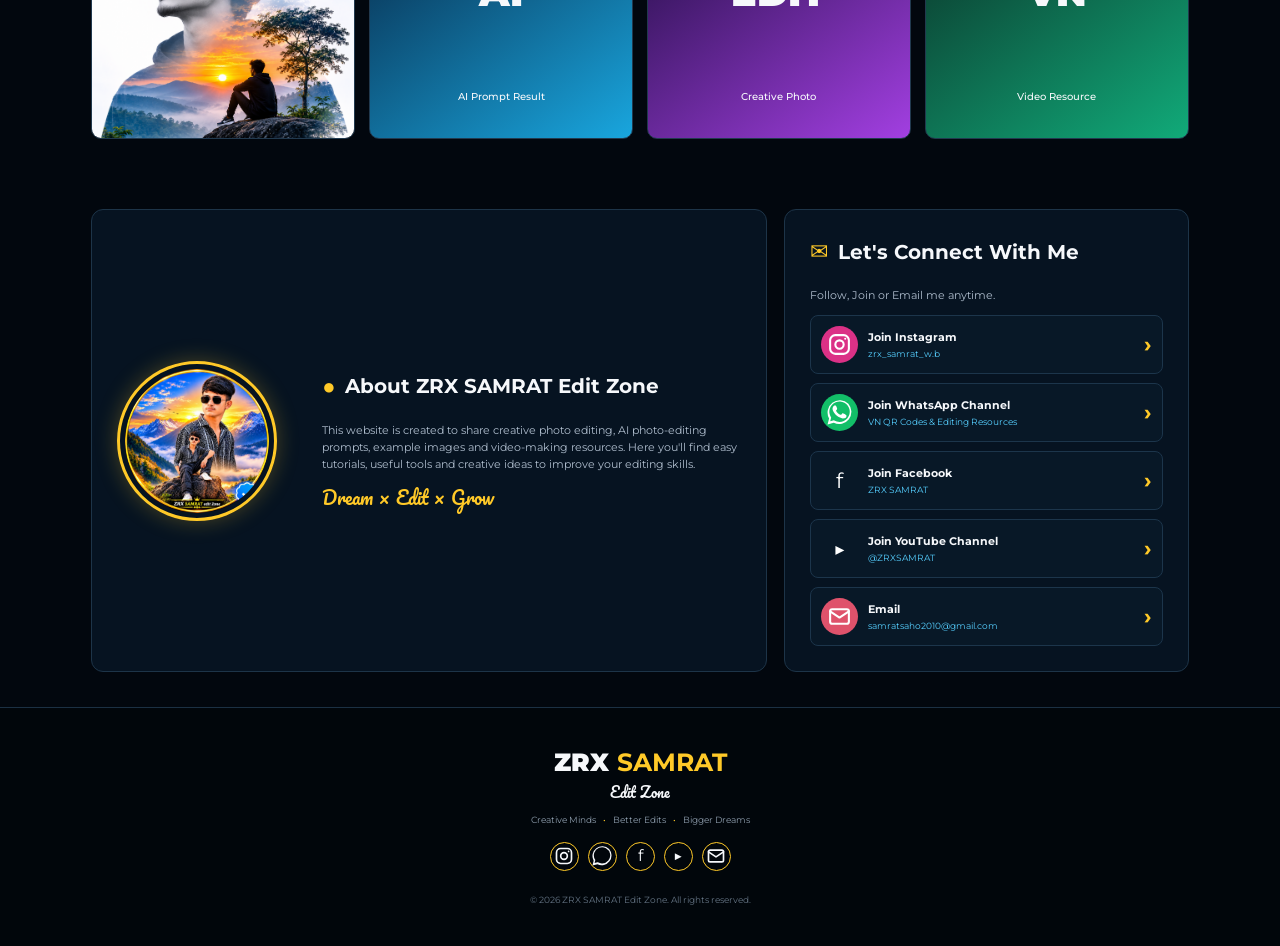
==== commit b58a487f: "Update index.html" ====
--- a/index.html
+++ b/index.html
@@ -1,550 +1,383 @@
-<!DOCTYPE html>
-<html lang="bn">
-<head>
-  <meta charset="UTF-8">
-  <meta name="viewport" content="width=device-width, initial-scale=1.0">
-
-  <title>ZRX SAMRAT Edit Zone | AI Prompts & Photo Editing</title>
-
-  <meta name="description" content="ZRX SAMRAT Edit Zone-এ AI photo editing prompts, creative photo editing ideas, example images, VN QR codes এবং video editing resources খুঁজে নাও।">
-  <meta name="robots" content="index, follow">
-  <meta name="author" content="ZRX SAMRAT">
-  <meta name="theme-color" content="#101020">
-
-  <link rel="icon" href="./favicon.png" type="image/png">
-  <link rel="apple-touch-icon" href="./favicon.png">
-
-  <link rel="canonical" href="https://samratsaho2010qq-arch.github.io/ZRX-SAMRAT-edit-Zone-/">
-
-  <!-- Google / Social Preview Image -->
-  <meta property="og:type" content="website">
-  <meta property="og:site_name" content="ZRX SAMRAT Edit Zone">
-  <meta property="og:title" content="ZRX SAMRAT Edit Zone | AI Prompts & Photo Editing">
-  <meta property="og:description" content="Creative Photo Editing, AI Prompts, VN QR Codes and Video Editing Resources — সব এক জায়গায়।">
-  <meta property="og:url" content="https://samratsaho2010qq-arch.github.io/ZRX-SAMRAT-edit-Zone-/">
-  <meta property="og:image" content="https://samratsaho2010qq-arch.github.io/ZRX-SAMRAT-edit-Zone-/assets/zrx-logo.png">
-  <meta property="og:image:alt" content="ZRX SAMRAT Edit Zone Official Logo">
-  <meta property="og:image:type" content="image/png">
-
-  <meta name="twitter:card" content="summary_large_image">
-  <meta name="twitter:title" content="ZRX SAMRAT Edit Zone">
-  <meta name="twitter:description" content="Creative Photo Editing, AI Prompts and Video Editing Resources.">
-  <meta name="twitter:image" content="https://samratsaho2010qq-arch.github.io/ZRX-SAMRAT-edit-Zone-/assets/zrx-logo.png">
-
-  <script type="application/ld+json">
-  {
-    "@context": "https://schema.org",
-    "@type": "WebSite",
-    "name": "ZRX SAMRAT Edit Zone",
-    "alternateName": "ZRX SAMRAT",
-    "url": "https://samratsaho2010qq-arch.github.io/ZRX-SAMRAT-edit-Zone-/"
-  }
-  </script>
-
-  <link rel="preconnect" href="https://fonts.googleapis.com">
-  <link rel="preconnect" href="https://fonts.gstatic.com" crossorigin>
-  <link href="https://fonts.googleapis.com/css2?family=Montserrat:wght@400;500;600;700;800;900&family=Pacifico&display=swap" rel="stylesheet">
-
-  <link rel="stylesheet" href="./style.css">
-
-  <style>
-    .social-head svg,
-    .footer-social svg {
-      width: 20px;
-      height: 20px;
-      display: block;
-    }
-
-    .contact-list svg {
-      width: 25px;
-      height: 25px;
-      display: block;
-    }
-
-    /* Three cards in one row */
-    .vn-gallery {
-      display: grid;
-      grid-template-columns: repeat(3, minmax(0, 1fr));
-      gap: 12px;
-    }
-
-    .vn-gallery > * {
-      min-width: 0;
-    }
-
-    @media (max-width: 600px) {
-      .vn-gallery {
-        grid-template-columns: repeat(3, minmax(0, 1fr));
-        gap: 8px;
-      }
-    }
-
-    /* Explore Menu */
-    .explore-menu {
-      max-width: 1100px;
-      margin: 35px auto;
-      padding: 25px;
-      background: linear-gradient(145deg, #19192c, #11111e);
-      border: 1px solid rgba(255,255,255,0.09);
-      border-radius: 18px;
-    }
-
-    .explore-menu-heading {
-      display: flex;
-      align-items: center;
-      gap: 10px;
-      margin-bottom: 15px;
-    }
-
-    .explore-menu-heading span {
-      color: #b58cff;
-      font-size: 24px;
-    }
-
-    .explore-menu-heading h2 {
-      margin: 0;
-      font-size: 22px;
-    }
-
-    .explore-menu-list {
-      display: flex;
-      flex-direction: column;
-    }
-
-    .explore-menu-list a {
-      display: flex;
-      align-items: center;
-      justify-content: space-between;
-      gap: 15px;
-      padding: 17px 5px;
-      color: #eeeeF5;
-      text-decoration: none;
-      font-size: 16px;
-      font-weight: 600;
-      border-bottom: 1px solid rgba(255,255,255,0.13);
-      transition: color .25s ease, padding .25s ease;
-    }
-
-    .explore-menu-list a:last-child {
-      border-bottom: none;
-    }
-
-    .explore-menu-list a:hover {
-      color: #bd91ff;
-      padding-left: 12px;
-    }
-
-    .explore-menu-list a span:last-child {
-      color: #b58cff;
-      font-size: 27px;
-      line-height: 1;
-    }
-
-    @media (max-width: 600px) {
-      .explore-menu {
-        margin: 25px 12px;
-        padding: 19px;
-      }
-
-      .explore-menu-heading h2 {
-        font-size: 19px;
-      }
-
-      .explore-menu-list a {
-        font-size: 14px;
-        padding: 16px 3px;
-      }
-    }
-  </style>
-</head>
-
-<body>
-
-<header class="header">
-  <a href="#home" class="brand">
-    <img src="./logo.jpg" alt="ZRX SAMRAT logo">
-    <span><strong>ZRX <b>SAMRAT</b></strong><small>Edit Zone</small></span>
-  </a>
-
-  <button class="hamburger" aria-label="Open menu">☰</button>
-
-  <nav>
-    <a class="active" href="#home">Home</a>
-    <a href="#photo">Photo Editing</a>
-    <a href="#prompts">AI Prompts</a>
-    <a href="#video">Video Making</a>
-    <a href="#gallery">Gallery</a>
-    <a href="#about">About</a>
-    <a href="#contact">Contact</a>
-  </nav>
-
-  <div class="social-head">
-    <a href="https://www.instagram.com/zrx_samrat_w.b?rpxt=dmRsemcydnF0d2Rh" target="_blank" rel="noopener noreferrer" aria-label="Instagram">
-      <svg viewBox="0 0 24 24" fill="none" stroke="currentColor" stroke-width="2" stroke-linecap="round">
-        <rect x="3" y="3" width="18" height="18" rx="5"/>
-        <circle cx="12" cy="12" r="4"/>
-        <circle cx="17.5" cy="6.5" r="1" fill="currentColor" stroke="none"/>
-      </svg>
-    </a>
-
-    <a href="https://whatsapp.com/channel/0029Vb9POdlGZNClfsbDqv1y" target="_blank" rel="noopener noreferrer" aria-label="WhatsApp Channel">
-      <svg viewBox="0 0 24 24" fill="currentColor">
-        <path d="M20.5 3.5A11.8 11.8 0 0 0 2 17.7L.5 23.5l6-1.6A11.8 11.8 0 0 0 20.5 3.5ZM12 21a9.8 9.8 0 0 1-5-1.4l-.4-.2-3.5.9.9-3.4-.2-.4A9.8 9.8 0 1 1 12 21Zm5.4-7.3c-.3-.2-1.8-.9-2.1-1s-.5-.2-.7.2-.8 1-1 1.2-.4.2-.7.1a8 8 0 0 1-2.4-1.5 9 9 0 0 1-1.7-2.1c-.2-.3 0-.5.1-.7l.5-.6c.2-.2.2-.4.3-.6s0-.4 0-.6-.7-1.7-1-2.3c-.2-.5-.5-.5-.7-.5h-.6c-.2 0-.6.1-.9.4s-1.2 1.2-1.2 2.8 1.2 3.2 1.4 3.4 2.4 3.7 5.8 5c.8.3 1.4.5 1.9.6.8.2 1.5.2 2.1.1.6-.1 1.8-.7 2-1.4.3-.7.3-1.3.2-1.4s-.3-.2-.6-.4Z"/>
-      </svg>
-    </a>
-
-    <a href="https://www.facebook.com/share/1DsbtUoyec/" target="_blank" rel="noopener noreferrer" aria-label="Facebook">f</a>
-    <a href="https://www.youtube.com/@ZRXSAMRAT" target="_blank" rel="noopener noreferrer" aria-label="YouTube">▶</a>
-
-    <a href="mailto:samratsaho2010qq@gmail.com" aria-label="Email">
-      <svg viewBox="0 0 24 24" fill="none" stroke="currentColor" stroke-width="2" stroke-linecap="round" stroke-linejoin="round">
-        <rect x="3" y="5" width="18" height="14" rx="2"/>
-        <path d="m3 7 9 6 9-6"/>
-      </svg>
-    </a>
-  </div>
-</header>
-
-<main>
-
-<section id="home" class="hero">
-  <div class="hero-copy">
-    <div class="welcome">WELCOME TO</div>
-    <h1><span>ZRX</span> <em>SAMRAT</em><small>Edit Zone</small></h1>
-    <div class="line"></div>
-
-    <p class="tagline">Creative Photo Editing <i>•</i> AI Prompts <i>•</i> Video Editing Resources</p>
-
-    <p class="intro">
-      High-quality photo editing, creative AI prompts<br>
-      and video editing resources—<b>সব এক জায়গায়।</b>
-    </p>
-
-    <div class="hero-buttons">
-      <a class="btn gold" href="#photo">▣ Photo Editing</a>
-      <a class="btn purple" href="#prompts">✦ AI Prompts</a>
-      <a class="btn blue" href="#video">▶ Video Making</a>
-      <a class="btn green" href="#contact">✉ Contact</a>
-    </div>
-
-    <div class="hero-buttons">
-      <a class="btn green" href="https://whatsapp.com/channel/0029Vb9POdlGZNClfsbDqv1y" target="_blank" rel="noopener noreferrer">◉ Join WhatsApp Channel</a>
-      <a class="btn purple" href="https://www.instagram.com/zrx_samrat_w.b?rpxt=dmRsemcydnF0d2Rh" target="_blank" rel="noopener noreferrer">◎ Join Instagram</a>
-      <a class="btn blue" href="https://www.facebook.com/share/1DsbtUoyec/" target="_blank" rel="noopener noreferrer">f Join Facebook</a>
-      <a class="btn gold" href="https://www.youtube.com/@ZRXSAMRAT" target="_blank" rel="noopener noreferrer">▶ Join YouTube Channel</a>
-    </div>
-  </div>
-
-  <div class="hero-visual">
-    <div class="hero-glow"></div>
-    <div class="hero-ring">
-      <img src="./logo.jpg" alt="ZRX SAMRAT creative portrait">
-    </div>
-    <div class="slogan">
-      <b>♕</b><span>Edit</span><span>Create</span><span>Inspire</span>
-    </div>
-  </div>
-</section>
-
-<section class="updates">
-  <div class="section-title"><span>⚡</span><h2>Latest Updates</h2></div>
-
-  <div class="update-grid">
-    <a href="#prompt-showcase" class="update">
-      <div class="thumb mountain">AI</div>
-      <div>
-        <b>New Photo Editing Prompt</b>
-        <small>Cinematic Double Exposure</small>
-        <u>View Now →</u>
-      </div>
-    </a>
-
-    <a href="#gallery-grid" class="update">
-      <div class="thumb portrait">EDIT</div>
-      <div>
-        <b>Latest Edited Photo</b>
-        <small>Creative Poster Style</small>
-        <u>View Now →</u>
-      </div>
-    </a>
-
-    <a href="#vn-qr" class="update">
-      <div class="thumb vn">VN</div>
-      <div>
-        <b>VN QR Code</b>
-        <small>Scan & Edit Like a Pro</small>
-        <u>View Now →</u>
-      </div>
-    </a>
-  </div>
-</section>
-
-<!-- NEW EXPLORE MENU -->
-<section class="explore-menu">
-  <div class="explore-menu-heading">
-    <span>☰</span>
-    <h2>Explore ZRX SAMRAT</h2>
-  </div>
-
-  <div class="explore-menu-list">
-    <a href="#about">
-      <span>About</span>
-      <span>›</span>
-    </a>
-
-    <a href="./all-prompts.html">
-      <span>Trending Prompts</span>
-      <span>›</span>
-    </a>
-
-    <a href="./all-codes.html">
-      <span>Photo Editing Codes</span>
-      <span>›</span>
-    </a>
-
-    <a href="./all-vn.html">
-      <span>VN QR Codes</span>
-      <span>›</span>
-    </a>
-
-    <a href="#photo">
-      <span>Photo Editing</span>
-      <span>›</span>
-    </a>
-
-    <a href="#video">
-      <span>Video Making</span>
-      <span>›</span>
-    </a>
-
-    <a href="#gallery-grid">
-      <span>Creative Gallery</span>
-      <span>›</span>
-    </a>
-
-    <a href="#contact">
-      <span>Contact</span>
-      <span>›</span>
-    </a>
-  </div>
-</section>
-
-<section class="cards" aria-label="Main features">
-  <article id="photo" class="feature card-gold">
-    <div class="feature-image photo-image">
-      <img src="./viral-double-exposure-poster.png" alt="Cinematic double exposure photo editing example" loading="lazy">
-      <span>CREATIVE EDIT</span>
-    </div>
-    <div class="feature-icon">▣</div>
-    <h3>Photo Editing</h3>
-    <p>নিজের ছবিকে cinematic poster, creative portrait ও high-quality edit style-এ রূপ দেওয়ার আইডিয়া দেখুন।</p>
-    <a class="explore gold-fill" href="#home-photo-gallery">Explore Now →</a>
-  </article>
-
-  <article id="prompts" class="feature card-purple">
-    <div class="feature-image ai-image">
-      <div>AI</div><small>CREATIVE<br>PROMPTS</small>
-    </div>
-    <div class="feature-icon purple-fill">✦</div>
-    <h3>AI Photo Prompts</h3>
-    <p>AI photo-editing prompts পড়ুন, কপি করুন এবং নিজের ছবিতে ব্যবহার করুন।</p>
-    <a class="explore purple-fill" href="./all-prompts.html">Explore Now →</a>
-  </article>
-
-  <article id="video" class="feature card-blue">
-    <div class="feature-image video-image">
-      <div>VN</div><small>VIDEO EDITING</small>
-    </div>
-    <div class="feature-icon blue-fill">▶</div>
-    <h3>Video Making</h3>
-    <p>Video editing tips, ideas, tutorials এবং VN QR-এর resource এখানে পাবেন।</p>
-    <a class="explore blue-fill" href="#vn-qr">Explore Now →</a>
-  </article>
-
-  <article id="gallery" class="feature card-green">
-    <div class="feature-image gallery-image">
-      <div>▧</div><small>CREATIVE WORKS</small>
-    </div>
-    <div class="feature-icon green-fill">▧</div>
-    <h3>Gallery</h3>
-    <p>আমার edited photos, AI-generated images এবং creative works দেখুন।</p>
-    <a class="explore green-fill" href="#gallery-grid">Explore Now →</a>
-  </article>
-</section>
-
-<!-- Photo Editing Prompt Showcase -->
-<section id="prompt-showcase" class="split-section">
-  <div class="panel prompt-panel">
-    <div class="section-title">
-      <span>✦</span>
-      <h2>Photo Editing Prompt Showcase</h2>
-    </div>
-
-    <div class="prompt-content">
-      <div>
-        <label>NEW PHOTO EDITING PROMPT #001</label>
-        <h3>Cinematic Double Exposure Poster</h3>
-
-        <p>
-          নিজের আপলোড করা ছবিকে cinematic double-exposure poster style-এ
-          রূপ দিতে নিচের prompt-টি কপি করে ব্যবহার করুন।
-        </p>
-
-        <textarea id="photo-prompt" readonly rows="10">Transform the uploaded photo into a premium cinematic double-exposure portrait poster. Preserve the person's recognizable facial identity, natural skin tone and key features. Create a large dramatic black-and-white close-up portrait in the upper background, blended artistically with a smaller full-body color portrait of the same person in the lower foreground. Use a moody mountain landscape at sunset, atmospheric haze, subtle film grain, bold teal and muted red paint strokes, deep shadows, realistic lighting, crisp details and professional editorial color grading. Add balanced composition, layered depth and a stylish modern Instagram poster aesthetic. Keep the subject natural and photorealistic. No extra people, no distorted face, no duplicate facial features, no watermark and no unwanted text. Vertical 4:5 poster composition.</textarea>
-
-        <button class="copy" id="copy-photo-prompt" type="button">▣ Copy Prompt</button>
-        <p id="copy-status" aria-live="polite"></p>
-      </div>
-
-      <div class="result-image">
-        <img src="./assets/prompt-showcase-before-after.png" alt="Before and after photo editing example" loading="lazy">
-        <b>Example Result</b>
-      </div>
-    </div>
-  </div>
-</section>
-
-<!-- Latest AI Prompts -->
-<section class="vn-section">
-  <div class="vn-heading">
-    <div>
-      <span>✦</span>
-      <h2>Latest Photo Editing Prompts</h2>
-      <p>নতুন AI Photo Editing Prompt দেখুন ও ব্যবহার করুন।</p>
-    </div>
-    <a href="./all-prompts.html" class="view-all">View All Prompts →</a>
-  </div>
-  <div id="home-prompts" class="vn-gallery">
-    <div class="loading">Loading prompts…</div>
-  </div>
-</section>
-
-<!-- Latest Photo Editing Codes -->
-<section class="vn-section">
-  <div class="vn-heading">
-    <div>
-      <span>▧</span>
-      <h2>Latest Photo Editing Codes</h2>
-      <p>সর্বশেষ Photo Editing Code ও QR resource দেখুন।</p>
-    </div>
-    <a href="./all-codes.html" class="view-all">View All Codes →</a>
-  </div>
-  <div id="home-codes" class="vn-gallery">
-    <div class="loading">Loading codes…</div>
-  </div>
-</section>
-
-<!-- Latest VN Templates -->
-<section id="vn-qr" class="vn-section">
-  <div class="vn-heading">
-    <div>
-      <span>▶</span>
-      <h2>Latest VN Templates</h2>
-      <p>Scan the latest VN QR codes and access editing packs, templates & more.</p>
-    </div>
-    <a href="./all-vn.html" class="view-all">View All VN QR →</a>
-  </div>
-
-  <div id="vn-gallery" class="vn-gallery">
-    <div class="loading">Loading VN images…</div>
-  </div>
-</section>
-
-<section id="gallery-grid" class="gallery-section">
-  <div class="section-title">
-    <span>▧</span><h2>Creative Gallery</h2>
-    <a href="./photo-editing.html">View All →</a>
-  </div>
-
-  <div class="gallery-grid">
-    <img src="./viral-double-exposure-poster.png" alt="Cinematic double exposure poster" loading="lazy">
-    <div class="gallery-placeholder blue-p">AI<br><small>AI Prompt Result</small></div>
-    <div class="gallery-placeholder purple-p">EDIT<br><small>Creative Photo</small></div>
-    <div class="gallery-placeholder green-p">VN<br><small>Video Resource</small></div>
-  </div>
-</section>
-
-<section id="about" class="about-contact">
-  <div class="about panel">
-    <div class="about-avatar">
-      <img src="./logo.jpg" alt="ZRX SAMRAT" loading="lazy">
-    </div>
-
-    <div>
-      <div class="section-title"><span>●</span><h2>About ZRX SAMRAT Edit Zone</h2></div>
-      <p>This website is created to share creative photo editing, AI photo-editing prompts, example images and video-making resources. Here you'll find easy tutorials, useful tools and creative ideas to improve your editing skills.</p>
-      <div class="signature">Dream × Edit × Grow</div>
-    </div>
-  </div>
-
-  <div id="contact" class="contact panel">
-    <div class="section-title"><span>✉</span><h2>Let's Connect With Me</h2></div>
-    <p>Follow, Join or Email me anytime.</p>
-
-    <div class="contact-list">
-      <a href="https://www.instagram.com/zrx_samrat_w.b?rpxt=dmRsemcydnF0d2Rh" target="_blank" rel="noopener noreferrer">
-        <span class="ig">
-          <svg viewBox="0 0 24 24" fill="none" stroke="currentColor" stroke-width="2" stroke-linecap="round">
-            <rect x="3" y="3" width="18" height="18" rx="5"/>
-            <circle cx="12" cy="12" r="4"/>
-            <circle cx="17.5" cy="6.5" r="1" fill="currentColor" stroke="none"/>
-          </svg>
-        </span>
-        <div><b>Join Instagram</b><small>zrx_samrat_w.b</small></div>
-        <strong>›</strong>
-      </a>
-
-      <a href="https://whatsapp.com/channel/0029Vb9POdlGZNClfsbDqv1y" target="_blank" rel="noopener noreferrer">
-        <span class="wa">
-          <svg viewBox="0 0 24 24" fill="currentColor">
-            <path d="M20.5 3.5A11.8 11.8 0 0 0 2 17.7L.5 23.5l6-1.6A11.8 11.8 0 0 0 20.5 3.5ZM12 21a9.8 9.8 0 0 1-5-1.4l-.4-.2-3.5.9.9-3.4-.2-.4A9.8 9.8 0 1 1 12 21Zm5.4-7.3c-.3-.2-1.8-.9-2.1-1s-.5-.2-.7.2-.8 1-1 1.2-.4.2-.7.1a8 8 0 0 1-2.4-1.5 9 9 0 0 1-1.7-2.1c-.2-.3 0-.5.1-.7l.5-.6c.2-.2.2-.4.3-.6s0-.4 0-.6-.7-1.7-1-2.3c-.2-.5-.5-.5-.7-.5h-.6c-.2 0-.6.1-.9.4s-1.2 1.2-1.2 2.8 1.2 3.2 1.4 3.4 2.4 3.7 5.8 5c.8.3 1.4.5 1.9.6.8.2 1.5.2 2.1.1.6-.1 1.8-.7 2-1.4.3-.7.3-1.3.2-1.4s-.3-.2-.6-.4Z"/>
-          </svg>
-        </span>
-        <div><b>Join WhatsApp Channel</b><small>VN QR Codes & Editing Resources</small></div>
-        <strong>›</strong>
-      </a>
-
-      <a href="https://www.facebook.com/share/1DsbtUoyec/" target="_blank" rel="noopener noreferrer">
-        <span class="fb">f</span>
-        <div><b>Join Facebook</b><small>ZRX SAMRAT</small></div>
-        <strong>›</strong>
-      </a>
-
-      <a href="https://www.youtube.com/@ZRXSAMRAT" target="_blank" rel="noopener noreferrer">
-        <span class="yt">▶</span>
-        <div><b>Join YouTube Channel</b><small>@ZRXSAMRAT</small></div>
-        <strong>›</strong>
-      </a>
-
-      <a href="mailto:samratsaho2010@gmail.com">
-        <span class="mail">
-          <svg viewBox="0 0 24 24" fill="none" stroke="currentColor" stroke-width="2" stroke-linecap="round" stroke-linejoin="round">
-            <rect x="3" y="5" width="18" height="14" rx="2"/>
-            <path d="m3 7 9 6 9-6"/>
-          </svg>
-        </span>
-        <div><b>Email</b><small>samratsaho2010@gmail.com</small></div>
-        <strong>›</strong>
-      </a>
-    </div>
-  </div>
-</section>
-
-</main>
-
-<footer>
-  <div class="footer-brand"><span>ZRX <b>SAMRAT</b></span><small>Edit Zone</small></div>
-  <p>Creative Minds <i>•</i> Better Edits <i>•</i> Bigger Dreams</p>
-
-  <div class="footer-social">
-    <a href="https://www.instagram.com/zrx_samrat_w.b?rpxt=dmRsemcydnF0d2Rh" target="_blank" rel="noopener noreferrer" aria-label="Instagram">
-      <svg viewBox="0 0 24 24" fill="none" stroke="currentColor" stroke-width="2" stroke-linecap="round">
-        <rect x="3" y="3" width="18" height="18" rx="5"/>
-        <circle cx="12" cy="12" r="4"/>
-        <circle cx="17.5" cy="6.5" r="1" fill="currentColor" stroke="none"/>
-      </svg>
-    </a>
-
-    <a href="https://whatsapp.com/channel/0029Vb9POdlGZNClfsbDqv1y" target="_blank" rel="noopener noreferrer" aria-label="WhatsApp Channel">
-      <svg viewBox="0 0 24 24" fill="currentColor">
-        <path d="M20.5 3.5A11.8 11.8 0 0 0 2 17.7L.5 23.5l6-1.6A11.8 11.8 0 0 0 20.5 3.5ZM12 21a9.8 9.8 0 0 1-5-1.4l-.4-.2-3.5.9.9-3.4-.2-.4A9.8 9.8 0 1 1 12
+<!DOCTYPE html>  <html lang="bn">  
+<head>  
+  <meta charset="UTF-8">  
+  <meta name="viewport" content="width=device-width, initial-scale=1.0">    <title>ZRX SAMRAT Edit Zone | AI Prompts & Photo Editing</title>    <meta name="description" content="ZRX SAMRAT Edit Zone-এ AI photo editing prompts, creative photo editing ideas, example images, VN QR codes এবং video editing resources খুঁজে নাও।">  
+  <meta name="robots" content="index, follow">  
+  <meta name="author" content="ZRX SAMRAT">  
+  <meta name="theme-color" content="#101020">    <link rel="icon" href="./favicon.png" type="image/png">  
+  <link rel="apple-touch-icon" href="./favicon.png">    <link rel="canonical" href="https://samratsaho2010qq-arch.github.io/ZRX-SAMRAT-edit-Zone-/">    <meta property="og:type" content="website">  
+  <meta property="og:site_name" content="ZRX SAMRAT Edit Zone">  
+  <meta property="og:title" content="ZRX SAMRAT Edit Zone | AI Prompts & Photo Editing">  
+  <meta property="og:description" content="Creative Photo Editing, AI Prompts, VN QR Codes and Video Editing Resources — সব এক জায়গায়।">  
+  <meta property="og:url" content="https://samratsaho2010qq-arch.github.io/ZRX-SAMRAT-edit-Zone-/">  
+  <meta property="og:image" content="https://samratsaho2010qq-arch.github.io/ZRX-SAMRAT-edit-Zone-/assets/prompt-showcase-before-after.png">  
+  <meta property="og:image:alt" content="Before and after photo editing example">    <script type="application/ld+json">  
+  {  
+    "@context": "https://schema.org",  
+    "@type": "WebSite",  
+    "name": "ZRX SAMRAT Edit Zone",  
+    "alternateName": "ZRX SAMRAT",  
+    "url": "https://samratsaho2010qq-arch.github.io/ZRX-SAMRAT-edit-Zone-/"  
+  }  
+  </script>    <link rel="preconnect" href="https://fonts.googleapis.com">  
+  <link rel="preconnect" href="https://fonts.gstatic.com" crossorigin>  
+  <link href="https://fonts.googleapis.com/css2?family=Montserrat:wght@400;500;600;700;800;900&family=Pacifico&display=swap" rel="stylesheet">    <link rel="stylesheet" href="./style.css">    <style>  
+    .social-head svg,  
+    .footer-social svg {  
+      width: 20px;  
+      height: 20px;  
+      display: block;  
+    }  
+  
+    .contact-list svg {  
+      width: 25px;  
+      height: 25px;  
+      display: block;  
+    }  
+  
+    /* Three cards in one row */  
+    .vn-gallery {  
+      display: grid;  
+      grid-template-columns: repeat(3, minmax(0, 1fr));  
+      gap: 12px;  
+    }  
+  
+    .vn-gallery > * {  
+      min-width: 0;  
+    }  
+  
+    @media (max-width: 600px) {  
+      .vn-gallery {  
+        grid-template-columns: repeat(3, minmax(0, 1fr));  
+        gap: 8px;  
+      }  
+    }  
+  </style>  </head>  <body>  <header class="header">  
+  <a href="#home" class="brand">  
+    <img src="./logo.jpg" alt="ZRX SAMRAT logo">  
+    <span><strong>ZRX <b>SAMRAT</b></strong><small>Edit Zone</small></span>  
+  </a>  <button class="hamburger" aria-label="Open menu">☰</button>
+
+  <nav>  
+    <a class="active" href="#home">Home</a>  
+    <a href="#photo">Photo Editing</a>  
+    <a href="#prompts">AI Prompts</a>  
+    <a href="#video">Video Making</a>  
+    <a href="#gallery">Gallery</a>  
+    <a href="#about">About</a>  
+    <a href="#contact">Contact</a>  
+  </nav>    <div class="social-head">  
+    <a href="https://www.instagram.com/zrx_samrat_w.b?rpxt=dmRsemcydnF0d2Rh" target="_blank" rel="noopener noreferrer" aria-label="Instagram">  
+      <svg viewBox="0 0 24 24" fill="none" stroke="currentColor" stroke-width="2" stroke-linecap="round">  
+        <rect x="3" y="3" width="18" height="18" rx="5"/>  
+        <circle cx="12" cy="12" r="4"/>  
+        <circle cx="17.5" cy="6.5" r="1" fill="currentColor" stroke="none"/>  
+      </svg>  
+    </a>  <a href="https://whatsapp.com/channel/0029Vb9POdlGZNClfsbDqv1y" target="_blank" rel="noopener noreferrer" aria-label="WhatsApp Channel">  
+  <svg viewBox="0 0 24 24" fill="currentColor">  
+    <path d="M20.5 3.5A11.8 11.8 0 0 0 2 17.7L.5 23.5l6-1.6A11.8 11.8 0 0 0 20.5 3.5ZM12 21a9.8 9.8 0 0 1-5-1.4l-.4-.2-3.5.9.9-3.4-.2-.4A9.8 9.8 0 1 1 12 21Zm5.4-7.3c-.3-.2-1.8-.9-2.1-1s-.5-.2-.7.2-.8 1-1 1.2-.4.2-.7.1a8 8 0 0 1-2.4-1.5 9 9 0 0 1-1.7-2.1c-.2-.3 0-.5.1-.7l.5-.6c.2-.2.2-.4.3-.6s0-.4 0-.6-.7-1.7-1-2.3c-.2-.5-.5-.5-.7-.5h-.6c-.2 0-.6.1-.9.4s-1.2 1.2-1.2 2.8 1.2 3.2 1.4 3.4 2.4 3.7 5.8 5c.8.3 1.4.5 1.9.6.8.2 1.5.2 2.1.1.6-.1 1.8-.7 2-1.4.3-.7.3-1.3.2-1.4s-.3-.2-.6-.4Z"/>  
+  </svg>  
+</a>  
+
+<a href="https://www.facebook.com/share/1DsbtUoyec/" target="_blank" rel="noopener noreferrer" aria-label="Facebook">f</a>  
+<a href="https://www.youtube.com/@ZRXSAMRAT" target="_blank" rel="noopener noreferrer" aria-label="YouTube">▶</a>  
+
+<a href="mailto:samratsaho2010qq@gmail.com" aria-label="Email">  
+  <svg viewBox="0 0 24 24" fill="none" stroke="currentColor" stroke-width="2" stroke-linecap="round" stroke-linejoin="round">  
+    <rect x="3" y="5" width="18" height="14" rx="2"/>  
+    <path d="m3 7 9 6 9-6"/>  
+  </svg>  
+</a>
+
+  </div>  
+</header>  <main>  <section id="home" class="hero">  
+  <div class="hero-copy">  
+    <div class="welcome">WELCOME TO</div>  
+    <h1><span>ZRX</span> <em>SAMRAT</em><small>Edit Zone</small></h1>  
+    <div class="line"></div>  <p class="tagline">Creative Photo Editing <i>•</i> AI Prompts <i>•</i> Video Editing Resources</p>  
+
+<p class="intro">  
+  High-quality photo editing, creative AI prompts<br>  
+  and video editing resources—<b>সব এক জায়গায়।</b>  
+</p>  
+
+<div class="hero-buttons">  
+  <a class="btn gold" href="#photo">▣ Photo Editing</a>  
+  <a class="btn purple" href="#prompts">✦ AI Prompts</a>  
+  <a class="btn blue" href="#video">▶ Video Making</a>  
+  <a class="btn green" href="#contact">✉ Contact</a>  
+</div>  
+
+<div class="hero-buttons">  
+  <a class="btn green" href="https://whatsapp.com/channel/0029Vb9POdlGZNClfsbDqv1y" target="_blank" rel="noopener noreferrer">◉ Join WhatsApp Channel</a>  
+  <a class="btn purple" href="https://www.instagram.com/zrx_samrat_w.b?rpxt=dmRsemcydnF0d2Rh" target="_blank" rel="noopener noreferrer">◎ Join Instagram</a>  
+  <a class="btn blue" href="https://www.facebook.com/share/1DsbtUoyec/" target="_blank" rel="noopener noreferrer">f Join Facebook</a>  
+  <a class="btn gold" href="https://www.youtube.com/@ZRXSAMRAT" target="_blank" rel="noopener noreferrer">▶ Join YouTube Channel</a>  
+</div>
+
+  </div>    <div class="hero-visual">  
+    <div class="hero-glow"></div>  
+    <div class="hero-ring">  
+      <img src="./logo.jpg" alt="ZRX SAMRAT creative portrait">  
+    </div>  
+    <div class="slogan">  
+      <b>♕</b><span>Edit</span><span>Create</span><span>Inspire</span>  
+    </div>  
+  </div>  
+</section>  <section class="updates">  
+  <div class="section-title"><span>⚡</span><h2>Latest Updates</h2></div>    <div class="update-grid">  
+    <a href="#prompt-showcase" class="update">  
+      <div class="thumb mountain">AI</div>  
+      <div>  
+        <b>New Photo Editing Prompt</b>  
+        <small>Cinematic Double Exposure</small>  
+        <u>View Now →</u>  
+      </div>  
+    </a>  <a href="#gallery-grid" class="update">  
+  <div class="thumb portrait">EDIT</div>  
+  <div>  
+    <b>Latest Edited Photo</b>  
+    <small>Creative Poster Style</small>  
+    <u>View Now →</u>  
+  </div>  
+</a>  
+
+<a href="#vn-qr" class="update">  
+  <div class="thumb vn">VN</div>  
+  <div>  
+    <b>VN QR Code</b>  
+    <small>Scan & Edit Like a Pro</small>  
+    <u>View Now →</u>  
+  </div>  
+</a>
+
+  </div>  
+</section>  <section class="cards" aria-label="Main features">  
+  <article id="photo" class="feature card-gold">  
+    <div class="feature-image photo-image">  
+      <img src="./viral-double-exposure-poster.png" alt="Cinematic double exposure photo editing example" loading="lazy">  
+      <span>CREATIVE EDIT</span>  
+    </div>  
+    <div class="feature-icon">▣</div>  
+    <h3>Photo Editing</h3>  
+    <p>নিজের ছবিকে cinematic poster, creative portrait ও high-quality edit style-এ রূপ দেওয়ার আইডিয়া দেখুন।</p>  
+    <a class="explore gold-fill" href="#home-photo-gallery">Explore Now →</a>  
+  </article>    <article id="prompts" class="feature card-purple">  
+    <div class="feature-image ai-image">  
+      <div>AI</div><small>CREATIVE<br>PROMPTS</small>  
+    </div>  
+    <div class="feature-icon purple-fill">✦</div>  
+    <h3>AI Photo Prompts</h3>  
+    <p>AI photo-editing prompts পড়ুন, কপি করুন এবং নিজের ছবিতে ব্যবহার করুন।</p>  
+    <a class="explore purple-fill" href="./all-prompts.html">Explore Now →</a>  
+  </article>    <article id="video" class="feature card-blue">  
+    <div class="feature-image video-image">  
+      <div>VN</div><small>VIDEO EDITING</small>  
+    </div>  
+    <div class="feature-icon blue-fill">▶</div>  
+    <h3>Video Making</h3>  
+    <p>Video editing tips, ideas, tutorials এবং VN QR-এর resource এখানে পাবেন।</p>  
+    <a class="explore blue-fill" href="#vn-qr">Explore Now →</a>  
+  </article>    <article id="gallery" class="feature card-green">  
+    <div class="feature-image gallery-image">  
+      <div>▧</div><small>CREATIVE WORKS</small>  
+    </div>  
+    <div class="feature-icon green-fill">▧</div>  
+    <h3>Gallery</h3>  
+    <p>আমার edited photos, AI-generated images এবং creative works দেখুন।</p>  
+    <a class="explore green-fill" href="#gallery-grid">Explore Now →</a>  
+  </article>  
+</section>  <!-- Photo Editing Prompt Showcase -->  <section id="prompt-showcase" class="split-section">  
+  <div class="panel prompt-panel">  
+    <div class="section-title">  
+      <span>✦</span>  
+      <h2>Photo Editing Prompt Showcase</h2>  
+    </div>  <div class="prompt-content">  
+  <div>  
+    <label>NEW PHOTO EDITING PROMPT #001</label>  
+    <h3>Cinematic Double Exposure Poster</h3>  
+
+    <p>  
+      নিজের আপলোড করা ছবিকে cinematic double-exposure poster style-এ  
+      রূপ দিতে নিচের prompt-টি কপি করে ব্যবহার করুন।  
+    </p>  
+
+    <textarea id="photo-prompt" readonly rows="10">Transform the uploaded photo into a premium cinematic double-exposure portrait poster. Preserve the person's recognizable facial identity, natural skin tone and key features. Create a large dramatic black-and-white close-up portrait in the upper background, blended artistically with a smaller full-body color portrait of the same person in the lower foreground. Use a moody mountain landscape at sunset, atmospheric haze, subtle film grain, bold teal and muted red paint strokes, deep shadows, realistic lighting, crisp details and professional editorial color grading. Add balanced composition, layered depth and a stylish modern Instagram poster aesthetic. Keep the subject natural and photorealistic. No extra people, no distorted face, no duplicate facial features, no watermark and no unwanted text. Vertical 4:5 poster composition.</textarea>  
+
+    <button class="copy" id="copy-photo-prompt" type="button">▣ Copy Prompt</button>  
+    <p id="copy-status" aria-live="polite"></p>  
+  </div>  
+
+  <div class="result-image">  
+    <img src="./assets/prompt-showcase-before-after.png" alt="Before and after photo editing example" loading="lazy">  
+    <b>Example Result</b>  
+  </div>  
+</div>
+
+  </div>  
+</section>  <!-- Latest AI Prompts -->  <section class="vn-section">  
+  <div class="vn-heading">  
+    <div>  
+      <span>✦</span>  
+      <h2>Latest Photo Editing Prompts</h2>  
+      <p>নতুন AI Photo Editing Prompt দেখুন ও ব্যবহার করুন।</p>  
+    </div>  
+    <a href="./all-prompts.html" class="view-all">View All Prompts →</a>  
+  </div>  
+  <div id="home-prompts" class="vn-gallery">  
+    <div class="loading">Loading prompts…</div>  
+  </div>  
+</section>  <!-- Latest Photo Editing Codes -->  <section class="vn-section">  
+  <div class="vn-heading">  
+    <div>  
+      <span>▧</span>  
+      <h2>Latest Photo Editing Codes</h2>  
+      <p>সর্বশেষ Photo Editing Code ও QR resource দেখুন।</p>  
+    </div>  
+    <a href="./all-codes.html" class="view-all">View All Codes →</a>  
+  </div>  
+  <div id="home-codes" class="vn-gallery">  
+    <div class="loading">Loading codes…</div>  
+  </div>  
+</section>  <!-- Latest VN Templates -->  <section id="vn-qr" class="vn-section">  
+  <div class="vn-heading">  
+    <div>  
+      <span>▶</span>  
+      <h2>Latest VN Templates</h2>  
+      <p>Scan the latest VN QR codes and access editing packs, templates & more.</p>  
+    </div>  
+    <a href="./all-vn.html" class="view-all">View All VN QR →</a>  
+  </div>    <div id="vn-gallery" class="vn-gallery">  
+    <div class="loading">Loading VN images…</div>  
+  </div>  
+</section>  <section id="gallery-grid" class="gallery-section">  
+  <div class="section-title">  
+    <span>▧</span><h2>Creative Gallery</h2>  
+    <a href="./photo-editing.html">View All →</a>  
+  </div>    <div class="gallery-grid">  
+    <img src="./viral-double-exposure-poster.png" alt="Cinematic double exposure poster" loading="lazy">  
+    <div class="gallery-placeholder blue-p">AI<br><small>AI Prompt Result</small></div>  
+    <div class="gallery-placeholder purple-p">EDIT<br><small>Creative Photo</small></div>  
+    <div class="gallery-placeholder green-p">VN<br><small>Video Resource</small></div>  
+  </div>  
+</section>  <section id="about" class="about-contact">  
+  <div class="about panel">  
+    <div class="about-avatar">  
+      <img src="./logo.jpg" alt="ZRX SAMRAT" loading="lazy">  
+    </div>  <div>  
+  <div class="section-title"><span>●</span><h2>About ZRX SAMRAT Edit Zone</h2></div>  
+  <p>This website is created to share creative photo editing, AI photo-editing prompts, example images and video-making resources. Here you'll find easy tutorials, useful tools and creative ideas to improve your editing skills.</p>  
+  <div class="signature">Dream × Edit × Grow</div>  
+</div>
+
+  </div>    <div id="contact" class="contact panel">  
+    <div class="section-title"><span>✉</span><h2>Let's Connect With Me</h2></div>  
+    <p>Follow, Join or Email me anytime.</p>  <div class="contact-list">  
+  <a href="https://www.instagram.com/zrx_samrat_w.b?rpxt=dmRsemcydnF0d2Rh" target="_blank" rel="noopener noreferrer">  
+    <span class="ig">  
+      <svg viewBox="0 0 24 24" fill="none" stroke="currentColor" stroke-width="2" stroke-linecap="round">  
+        <rect x="3" y="3" width="18" height="18" rx="5"/>  
+        <circle cx="12" cy="12" r="4"/>  
+        <circle cx="17.5" cy="6.5" r="1" fill="currentColor" stroke="none"/>  
+      </svg>  
+    </span>  
+    <div><b>Join Instagram</b><small>zrx_samrat_w.b</small></div>  
+    <strong>›</strong>  
+  </a>  
+
+  <a href="https://whatsapp.com/channel/0029Vb9POdlGZNClfsbDqv1y" target="_blank" rel="noopener noreferrer">  
+    <span class="wa">  
+      <svg viewBox="0 0 24 24" fill="currentColor">  
+        <path d="M20.5 3.5A11.8 11.8 0 0 0 2 17.7L.5 23.5l6-1.6A11.8 11.8 0 0 0 20.5 3.5ZM12 21a9.8 9.8 0 0 1-5-1.4l-.4-.2-3.5.9.9-3.4-.2-.4A9.8 9.8 0 1 1 12 21Zm5.4-7.3c-.3-.2-1.8-.9-2.1-1s-.5-.2-.7.2-.8 1-1 1.2-.4.2-.7.1a8 8 0 0 1-2.4-1.5 9 9 0 0 1-1.7-2.1c-.2-.3 0-.5.1-.7l.5-.6c.2-.2.2-.4.3-.6s0-.4 0-.6-.7-1.7-1-2.3c-.2-.5-.5-.5-.7-.5h-.6c-.2 0-.6.1-.9.4s-1.2 1.2-1.2 2.8 1.2 3.2 1.4 3.4 2.4 3.7 5.8 5c.8.3 1.4.5 1.9.6.8.2 1.5.2 2.1.1.6-.1 1.8-.7 2-1.4.3-.7.3-1.3.2-1.4s-.3-.2-.6-.4Z"/>  
+      </svg>  
+    </span>  
+    <div><b>Join WhatsApp Channel</b><small>VN QR Codes & Editing Resources</small></div>  
+    <strong>›</strong>  
+  </a>  
+
+  <a href="https://www.facebook.com/share/1DsbtUoyec/" target="_blank" rel="noopener noreferrer">  
+    <span class="fb">f</span>  
+    <div><b>Join Facebook</b><small>ZRX SAMRAT</small></div>  
+    <strong>›</strong>  
+  </a>  
+
+  <a href="https://www.youtube.com/@ZRXSAMRAT" target="_blank" rel="noopener noreferrer">  
+    <span class="yt">▶</span>  
+    <div><b>Join YouTube Channel</b><small>@ZRXSAMRAT</small></div>  
+    <strong>›</strong>  
+  </a>  
+
+  <a href="mailto:samratsaho2010@gmail.com">  
+    <span class="mail">  
+      <svg viewBox="0 0 24 24" fill="none" stroke="currentColor" stroke-width="2" stroke-linecap="round" stroke-linejoin="round">  
+        <rect x="3" y="5" width="18" height="14" rx="2"/>  
+        <path d="m3 7 9 6 9-6"/>  
+      </svg>  
+    </span>  
+    <div><b>Email</b><small>samratsaho2010@gmail.com</small></div>  
+    <strong>›</strong>  
+  </a>  
+</div>
+
+  </div>  
+</section>  </main>  <footer>  
+  <div class="footer-brand"><span>ZRX <b>SAMRAT</b></span><small>Edit Zone</small></div>  
+  <p>Creative Minds <i>•</i> Better Edits <i>•</i> Bigger Dreams</p>    <div class="footer-social">  
+    <a href="https://www.instagram.com/zrx_samrat_w.b?rpxt=dmRsemcydnF0d2Rh" target="_blank" rel="noopener noreferrer" aria-label="Instagram">  
+      <svg viewBox="0 0 24 24" fill="none" stroke="currentColor" stroke-width="2" stroke-linecap="round">  
+        <rect x="3" y="3" width="18" height="18" rx="5"/>  
+        <circle cx="12" cy="12" r="4"/>  
+        <circle cx="17.5" cy="6.5" r="1" fill="currentColor" stroke="none"/>  
+      </svg>  
+    </a>  <a href="https://whatsapp.com/channel/0029Vb9POdlGZNClfsbDqv1y" target="_blank" rel="noopener noreferrer" aria-label="WhatsApp Channel">  
+  <svg viewBox="0 0 24 24" fill="currentColor">  
+    <path d="M20.5 3.5A11.8 11.8 0 0 0 2 17.7L.5 23.5l6-1.6A11.8 11.8 0 0 0 20.5 3.5ZM12 21a9.8 9.8 0 0 1-5-1.4l-.4-.2-3.5.9.9-3.4-.2-.4A9.8 9.8 0 1 1 12 21Z"/>  
+  </svg>  
+</a>  
+
+<a href="https://www.facebook.com/share/1DsbtUoyec/" target="_blank" rel="noopener noreferrer" aria-label="Facebook">f</a>  
+<a href="https://www.youtube.com/@ZRXSAMRAT" target="_blank" rel="noopener noreferrer" aria-label="YouTube">▶</a>  
+
+<a href="mailto:samratsaho2010@gmail.com" aria-label="Email">  
+  <svg viewBox="0 0 24 24" fill="none" stroke="currentColor" stroke-width="2" stroke-linecap="round" stroke-linejoin="round">  
+    <rect x="3" y="5" width="18" height="14" rx="2"/>  
+    <path d="m3 7 9 6 9-6"/>  
+  </svg>  
+</a>
+
+  </div>  <small>© 2026 ZRX SAMRAT Edit Zone. All rights reserved.</small>
+
+</footer>  <script src="./script.js"></script>  <script>  
+(function () {  
+  const promptBox = document.getElementById("photo-prompt");  
+  const copyButton = document.getElementById("copy-photo-prompt");  
+  const copyStatus = document.getElementById("copy-status");  
+  
+  if (!promptBox || !copyButton) return;  
+  
+  copyButton.addEventListener("click", async function () {  
+    try {  
+      await navigator.clipboard.writeText(promptBox.value);  
+      copyButton.textContent = "✓ Copied!";  
+      if (copyStatus) copyStatus.textContent = "Prompt copied successfully!";  
+    } catch (error) {  
+      promptBox.focus();  
+      promptBox.select();  
+  
+      const copied = document.execCommand("copy");  
+      copyButton.textContent = copied ? "✓ Copied!" : "Select & Copy";  
+  
+      if (copyStatus) {  
+        copyStatus.textContent = copied  
+          ? "Prompt copied successfully!"  
+          : "Prompt select করা হয়েছে—Copy নির্বাচন করুন।";  
+      }  
+    }  
+  
+    setTimeout(function () {  
+      copyButton.textContent = "▣ Copy Prompt";  
+    }, 2000);  
+  });  
+})();  
+</script>  </body>  
+  </html>
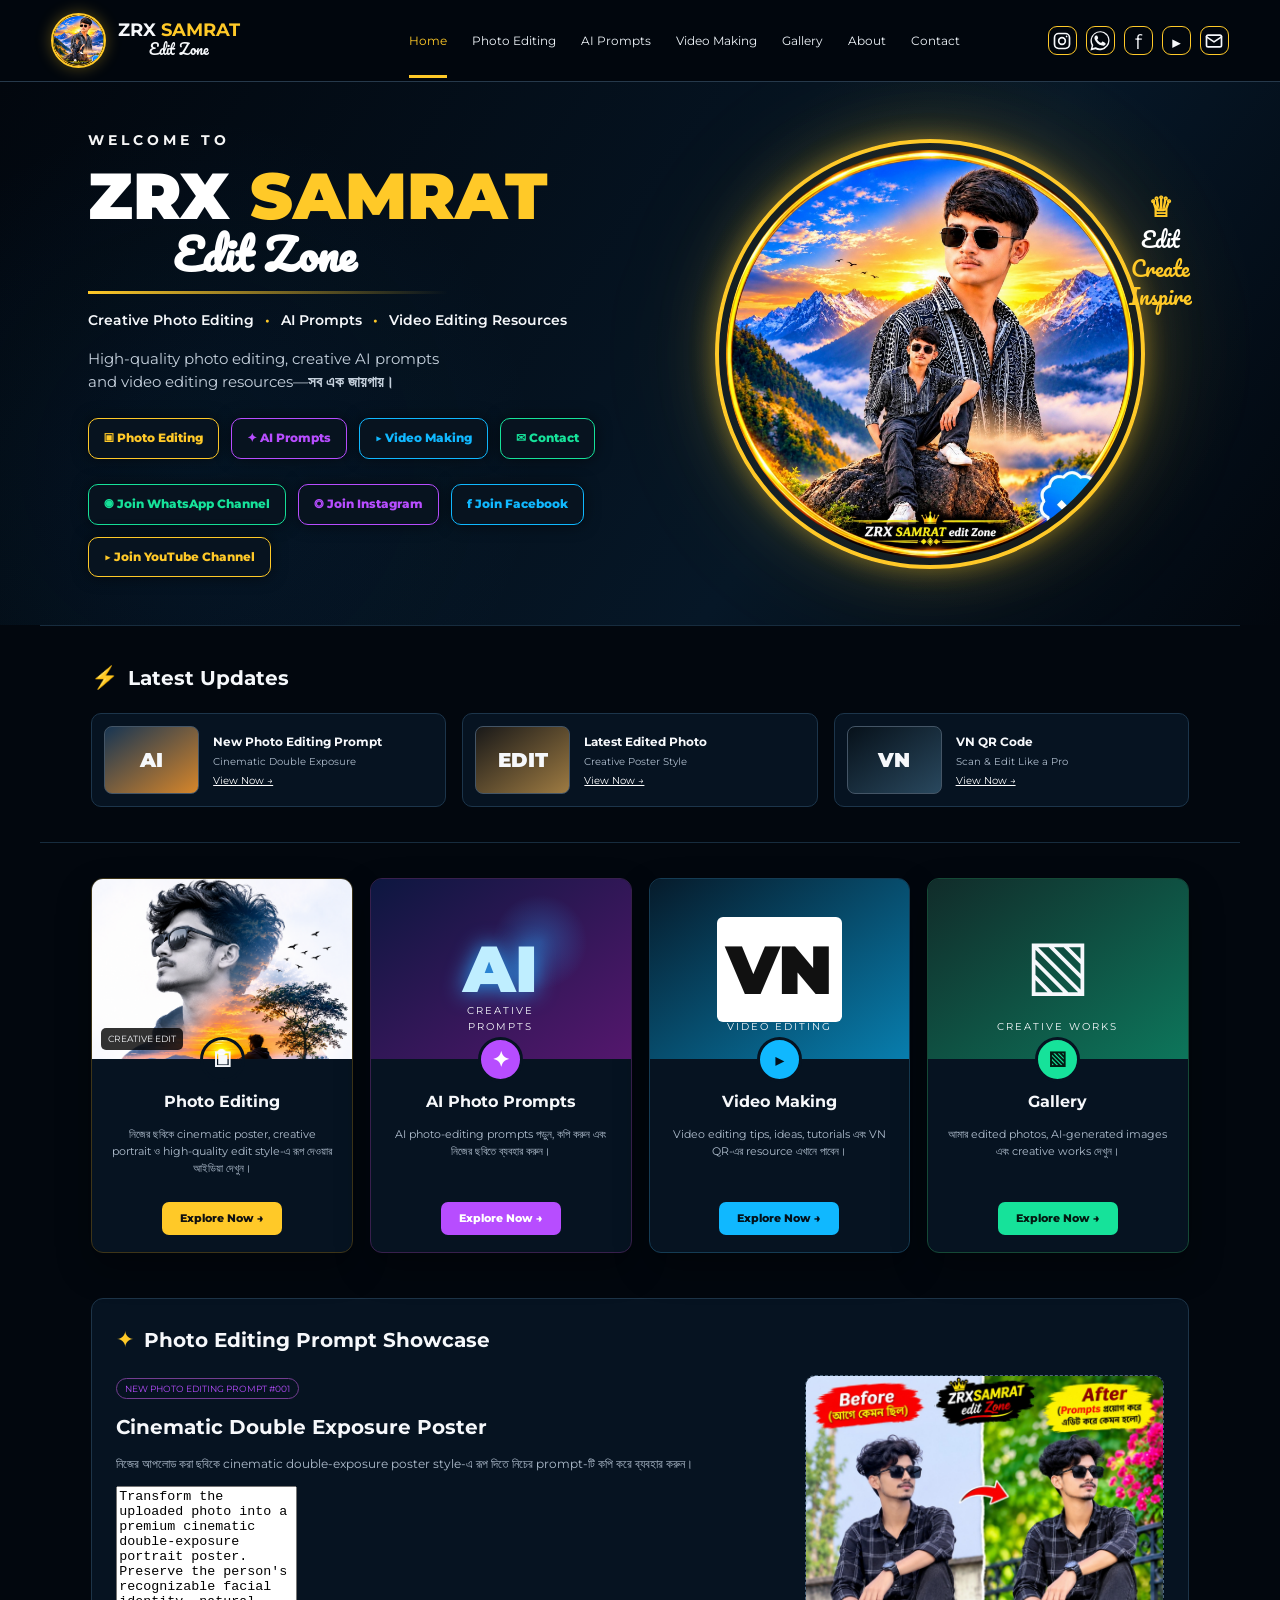
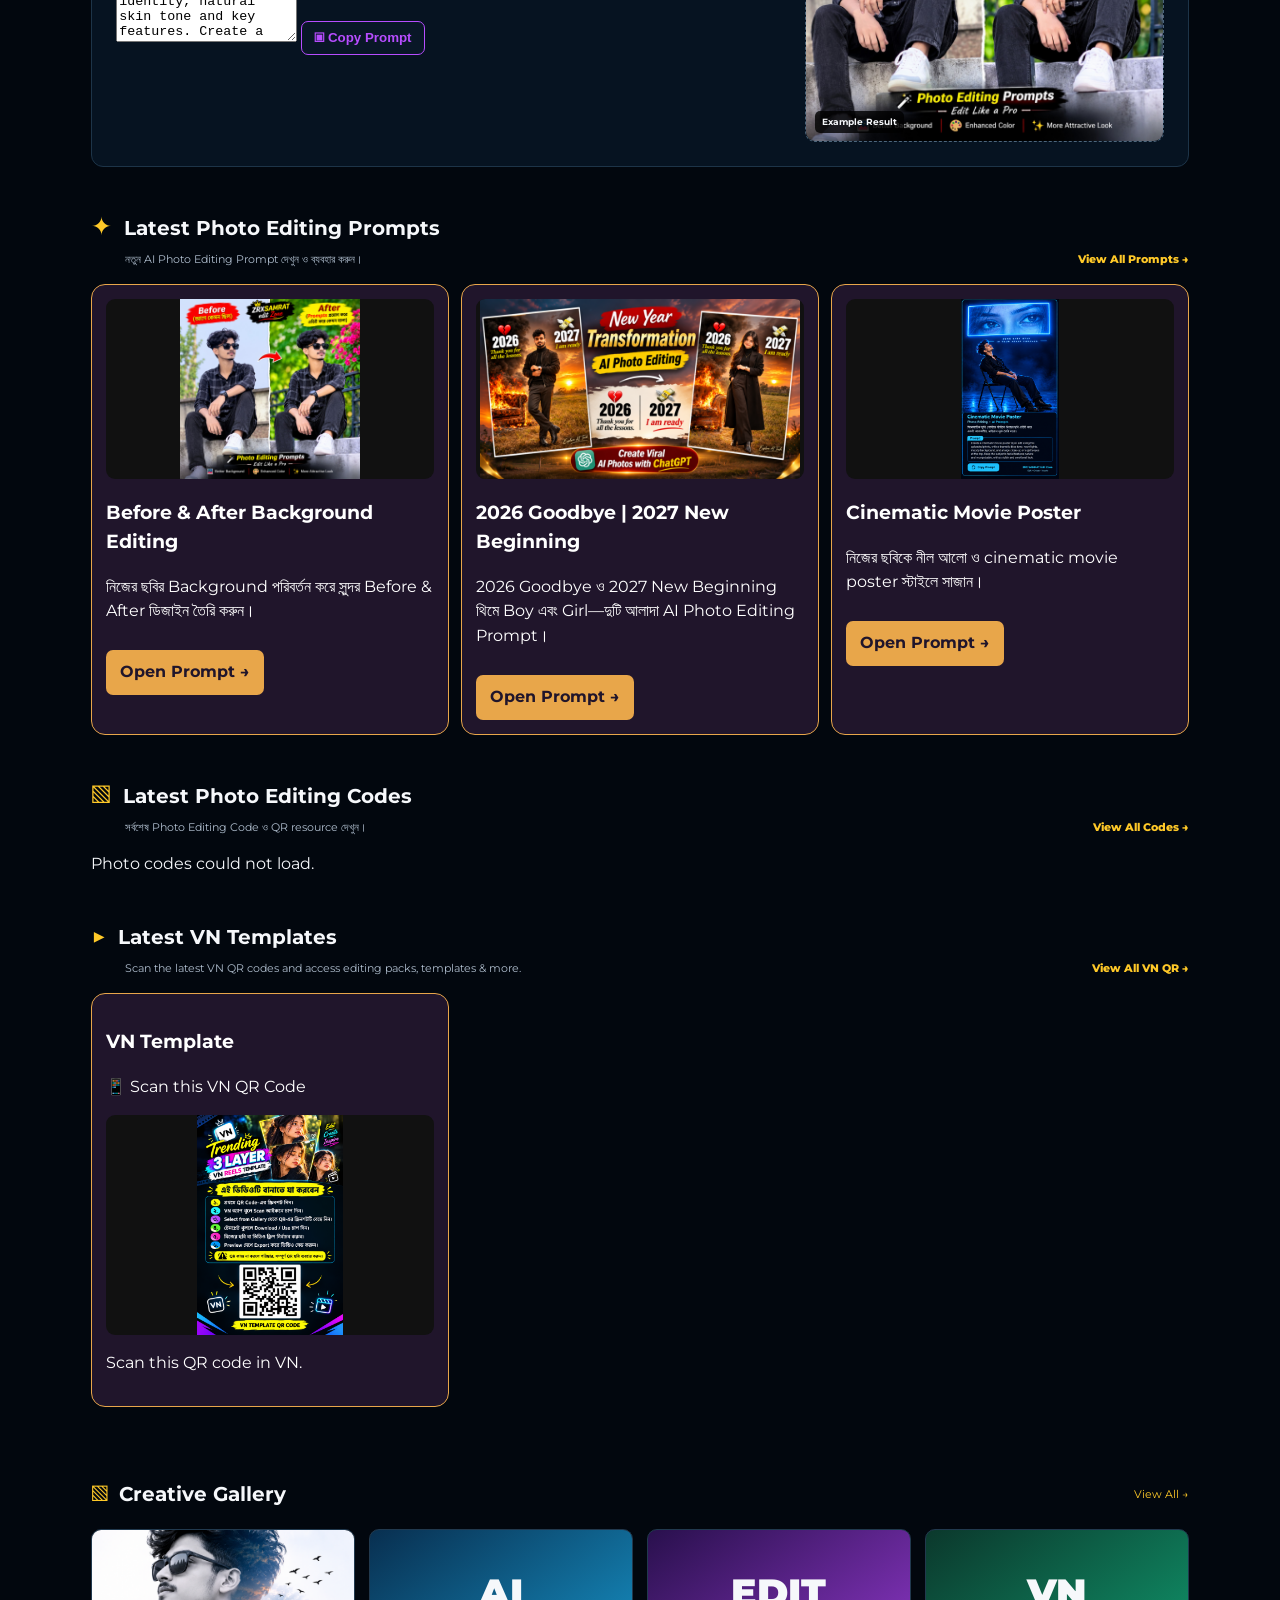
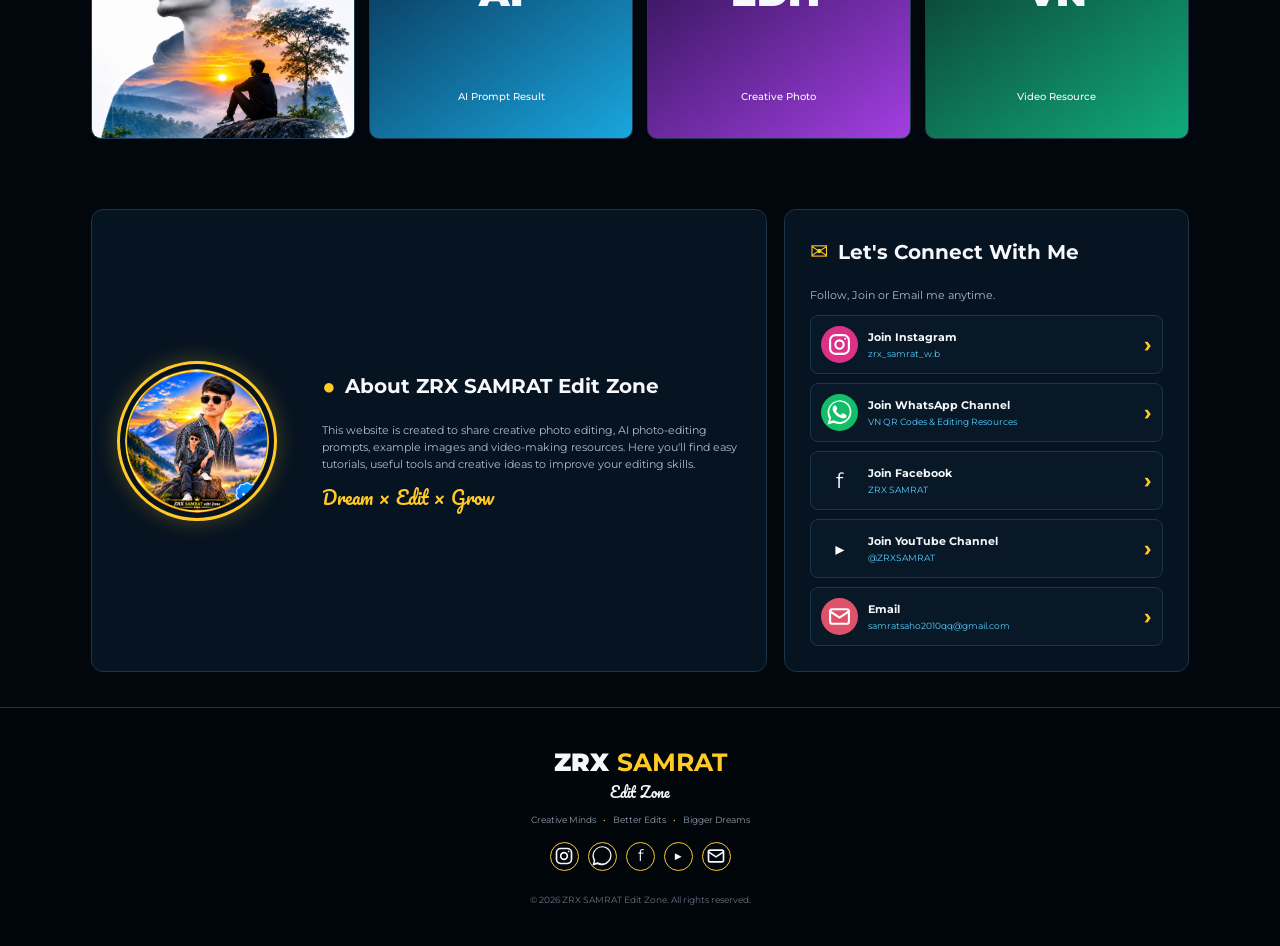
==== commit 32bd83dd: "Update index.html" ====
--- a/index.html
+++ b/index.html
@@ -1,383 +1,514 @@
-<!DOCTYPE html>  <html lang="bn">  
-<head>  
-  <meta charset="UTF-8">  
-  <meta name="viewport" content="width=device-width, initial-scale=1.0">    <title>ZRX SAMRAT Edit Zone | AI Prompts & Photo Editing</title>    <meta name="description" content="ZRX SAMRAT Edit Zone-এ AI photo editing prompts, creative photo editing ideas, example images, VN QR codes এবং video editing resources খুঁজে নাও।">  
-  <meta name="robots" content="index, follow">  
-  <meta name="author" content="ZRX SAMRAT">  
-  <meta name="theme-color" content="#101020">    <link rel="icon" href="./favicon.png" type="image/png">  
-  <link rel="apple-touch-icon" href="./favicon.png">    <link rel="canonical" href="https://samratsaho2010qq-arch.github.io/ZRX-SAMRAT-edit-Zone-/">    <meta property="og:type" content="website">  
-  <meta property="og:site_name" content="ZRX SAMRAT Edit Zone">  
-  <meta property="og:title" content="ZRX SAMRAT Edit Zone | AI Prompts & Photo Editing">  
-  <meta property="og:description" content="Creative Photo Editing, AI Prompts, VN QR Codes and Video Editing Resources — সব এক জায়গায়।">  
-  <meta property="og:url" content="https://samratsaho2010qq-arch.github.io/ZRX-SAMRAT-edit-Zone-/">  
-  <meta property="og:image" content="https://samratsaho2010qq-arch.github.io/ZRX-SAMRAT-edit-Zone-/assets/prompt-showcase-before-after.png">  
-  <meta property="og:image:alt" content="Before and after photo editing example">    <script type="application/ld+json">  
-  {  
-    "@context": "https://schema.org",  
-    "@type": "WebSite",  
-    "name": "ZRX SAMRAT Edit Zone",  
-    "alternateName": "ZRX SAMRAT",  
-    "url": "https://samratsaho2010qq-arch.github.io/ZRX-SAMRAT-edit-Zone-/"  
-  }  
-  </script>    <link rel="preconnect" href="https://fonts.googleapis.com">  
-  <link rel="preconnect" href="https://fonts.gstatic.com" crossorigin>  
-  <link href="https://fonts.googleapis.com/css2?family=Montserrat:wght@400;500;600;700;800;900&family=Pacifico&display=swap" rel="stylesheet">    <link rel="stylesheet" href="./style.css">    <style>  
-    .social-head svg,  
-    .footer-social svg {  
-      width: 20px;  
-      height: 20px;  
-      display: block;  
-    }  
-  
-    .contact-list svg {  
-      width: 25px;  
-      height: 25px;  
-      display: block;  
-    }  
-  
-    /* Three cards in one row */  
-    .vn-gallery {  
-      display: grid;  
-      grid-template-columns: repeat(3, minmax(0, 1fr));  
-      gap: 12px;  
-    }  
-  
-    .vn-gallery > * {  
-      min-width: 0;  
-    }  
-  
-    @media (max-width: 600px) {  
-      .vn-gallery {  
-        grid-template-columns: repeat(3, minmax(0, 1fr));  
-        gap: 8px;  
-      }  
-    }  
-  </style>  </head>  <body>  <header class="header">  
-  <a href="#home" class="brand">  
-    <img src="./logo.jpg" alt="ZRX SAMRAT logo">  
-    <span><strong>ZRX <b>SAMRAT</b></strong><small>Edit Zone</small></span>  
-  </a>  <button class="hamburger" aria-label="Open menu">☰</button>
-
-  <nav>  
-    <a class="active" href="#home">Home</a>  
-    <a href="#photo">Photo Editing</a>  
-    <a href="#prompts">AI Prompts</a>  
-    <a href="#video">Video Making</a>  
-    <a href="#gallery">Gallery</a>  
-    <a href="#about">About</a>  
-    <a href="#contact">Contact</a>  
-  </nav>    <div class="social-head">  
-    <a href="https://www.instagram.com/zrx_samrat_w.b?rpxt=dmRsemcydnF0d2Rh" target="_blank" rel="noopener noreferrer" aria-label="Instagram">  
-      <svg viewBox="0 0 24 24" fill="none" stroke="currentColor" stroke-width="2" stroke-linecap="round">  
-        <rect x="3" y="3" width="18" height="18" rx="5"/>  
-        <circle cx="12" cy="12" r="4"/>  
-        <circle cx="17.5" cy="6.5" r="1" fill="currentColor" stroke="none"/>  
-      </svg>  
-    </a>  <a href="https://whatsapp.com/channel/0029Vb9POdlGZNClfsbDqv1y" target="_blank" rel="noopener noreferrer" aria-label="WhatsApp Channel">  
-  <svg viewBox="0 0 24 24" fill="currentColor">  
-    <path d="M20.5 3.5A11.8 11.8 0 0 0 2 17.7L.5 23.5l6-1.6A11.8 11.8 0 0 0 20.5 3.5ZM12 21a9.8 9.8 0 0 1-5-1.4l-.4-.2-3.5.9.9-3.4-.2-.4A9.8 9.8 0 1 1 12 21Zm5.4-7.3c-.3-.2-1.8-.9-2.1-1s-.5-.2-.7.2-.8 1-1 1.2-.4.2-.7.1a8 8 0 0 1-2.4-1.5 9 9 0 0 1-1.7-2.1c-.2-.3 0-.5.1-.7l.5-.6c.2-.2.2-.4.3-.6s0-.4 0-.6-.7-1.7-1-2.3c-.2-.5-.5-.5-.7-.5h-.6c-.2 0-.6.1-.9.4s-1.2 1.2-1.2 2.8 1.2 3.2 1.4 3.4 2.4 3.7 5.8 5c.8.3 1.4.5 1.9.6.8.2 1.5.2 2.1.1.6-.1 1.8-.7 2-1.4.3-.7.3-1.3.2-1.4s-.3-.2-.6-.4Z"/>  
-  </svg>  
-</a>  
-
-<a href="https://www.facebook.com/share/1DsbtUoyec/" target="_blank" rel="noopener noreferrer" aria-label="Facebook">f</a>  
-<a href="https://www.youtube.com/@ZRXSAMRAT" target="_blank" rel="noopener noreferrer" aria-label="YouTube">▶</a>  
-
-<a href="mailto:samratsaho2010qq@gmail.com" aria-label="Email">  
-  <svg viewBox="0 0 24 24" fill="none" stroke="currentColor" stroke-width="2" stroke-linecap="round" stroke-linejoin="round">  
-    <rect x="3" y="5" width="18" height="14" rx="2"/>  
-    <path d="m3 7 9 6 9-6"/>  
-  </svg>  
-</a>
-
-  </div>  
-</header>  <main>  <section id="home" class="hero">  
-  <div class="hero-copy">  
-    <div class="welcome">WELCOME TO</div>  
-    <h1><span>ZRX</span> <em>SAMRAT</em><small>Edit Zone</small></h1>  
-    <div class="line"></div>  <p class="tagline">Creative Photo Editing <i>•</i> AI Prompts <i>•</i> Video Editing Resources</p>  
-
-<p class="intro">  
-  High-quality photo editing, creative AI prompts<br>  
-  and video editing resources—<b>সব এক জায়গায়।</b>  
-</p>  
-
-<div class="hero-buttons">  
-  <a class="btn gold" href="#photo">▣ Photo Editing</a>  
-  <a class="btn purple" href="#prompts">✦ AI Prompts</a>  
-  <a class="btn blue" href="#video">▶ Video Making</a>  
-  <a class="btn green" href="#contact">✉ Contact</a>  
-</div>  
-
-<div class="hero-buttons">  
-  <a class="btn green" href="https://whatsapp.com/channel/0029Vb9POdlGZNClfsbDqv1y" target="_blank" rel="noopener noreferrer">◉ Join WhatsApp Channel</a>  
-  <a class="btn purple" href="https://www.instagram.com/zrx_samrat_w.b?rpxt=dmRsemcydnF0d2Rh" target="_blank" rel="noopener noreferrer">◎ Join Instagram</a>  
-  <a class="btn blue" href="https://www.facebook.com/share/1DsbtUoyec/" target="_blank" rel="noopener noreferrer">f Join Facebook</a>  
-  <a class="btn gold" href="https://www.youtube.com/@ZRXSAMRAT" target="_blank" rel="noopener noreferrer">▶ Join YouTube Channel</a>  
-</div>
-
-  </div>    <div class="hero-visual">  
-    <div class="hero-glow"></div>  
-    <div class="hero-ring">  
-      <img src="./logo.jpg" alt="ZRX SAMRAT creative portrait">  
-    </div>  
-    <div class="slogan">  
-      <b>♕</b><span>Edit</span><span>Create</span><span>Inspire</span>  
-    </div>  
-  </div>  
-</section>  <section class="updates">  
-  <div class="section-title"><span>⚡</span><h2>Latest Updates</h2></div>    <div class="update-grid">  
-    <a href="#prompt-showcase" class="update">  
-      <div class="thumb mountain">AI</div>  
-      <div>  
-        <b>New Photo Editing Prompt</b>  
-        <small>Cinematic Double Exposure</small>  
-        <u>View Now →</u>  
-      </div>  
-    </a>  <a href="#gallery-grid" class="update">  
-  <div class="thumb portrait">EDIT</div>  
-  <div>  
-    <b>Latest Edited Photo</b>  
-    <small>Creative Poster Style</small>  
-    <u>View Now →</u>  
-  </div>  
-</a>  
-
-<a href="#vn-qr" class="update">  
-  <div class="thumb vn">VN</div>  
-  <div>  
-    <b>VN QR Code</b>  
-    <small>Scan & Edit Like a Pro</small>  
-    <u>View Now →</u>  
-  </div>  
-</a>
-
-  </div>  
-</section>  <section class="cards" aria-label="Main features">  
-  <article id="photo" class="feature card-gold">  
-    <div class="feature-image photo-image">  
-      <img src="./viral-double-exposure-poster.png" alt="Cinematic double exposure photo editing example" loading="lazy">  
-      <span>CREATIVE EDIT</span>  
-    </div>  
-    <div class="feature-icon">▣</div>  
-    <h3>Photo Editing</h3>  
-    <p>নিজের ছবিকে cinematic poster, creative portrait ও high-quality edit style-এ রূপ দেওয়ার আইডিয়া দেখুন।</p>  
-    <a class="explore gold-fill" href="#home-photo-gallery">Explore Now →</a>  
-  </article>    <article id="prompts" class="feature card-purple">  
-    <div class="feature-image ai-image">  
-      <div>AI</div><small>CREATIVE<br>PROMPTS</small>  
-    </div>  
-    <div class="feature-icon purple-fill">✦</div>  
-    <h3>AI Photo Prompts</h3>  
-    <p>AI photo-editing prompts পড়ুন, কপি করুন এবং নিজের ছবিতে ব্যবহার করুন।</p>  
-    <a class="explore purple-fill" href="./all-prompts.html">Explore Now →</a>  
-  </article>    <article id="video" class="feature card-blue">  
-    <div class="feature-image video-image">  
-      <div>VN</div><small>VIDEO EDITING</small>  
-    </div>  
-    <div class="feature-icon blue-fill">▶</div>  
-    <h3>Video Making</h3>  
-    <p>Video editing tips, ideas, tutorials এবং VN QR-এর resource এখানে পাবেন।</p>  
-    <a class="explore blue-fill" href="#vn-qr">Explore Now →</a>  
-  </article>    <article id="gallery" class="feature card-green">  
-    <div class="feature-image gallery-image">  
-      <div>▧</div><small>CREATIVE WORKS</small>  
-    </div>  
-    <div class="feature-icon green-fill">▧</div>  
-    <h3>Gallery</h3>  
-    <p>আমার edited photos, AI-generated images এবং creative works দেখুন।</p>  
-    <a class="explore green-fill" href="#gallery-grid">Explore Now →</a>  
-  </article>  
-</section>  <!-- Photo Editing Prompt Showcase -->  <section id="prompt-showcase" class="split-section">  
-  <div class="panel prompt-panel">  
-    <div class="section-title">  
-      <span>✦</span>  
-      <h2>Photo Editing Prompt Showcase</h2>  
-    </div>  <div class="prompt-content">  
-  <div>  
-    <label>NEW PHOTO EDITING PROMPT #001</label>  
-    <h3>Cinematic Double Exposure Poster</h3>  
-
-    <p>  
-      নিজের আপলোড করা ছবিকে cinematic double-exposure poster style-এ  
-      রূপ দিতে নিচের prompt-টি কপি করে ব্যবহার করুন।  
-    </p>  
-
-    <textarea id="photo-prompt" readonly rows="10">Transform the uploaded photo into a premium cinematic double-exposure portrait poster. Preserve the person's recognizable facial identity, natural skin tone and key features. Create a large dramatic black-and-white close-up portrait in the upper background, blended artistically with a smaller full-body color portrait of the same person in the lower foreground. Use a moody mountain landscape at sunset, atmospheric haze, subtle film grain, bold teal and muted red paint strokes, deep shadows, realistic lighting, crisp details and professional editorial color grading. Add balanced composition, layered depth and a stylish modern Instagram poster aesthetic. Keep the subject natural and photorealistic. No extra people, no distorted face, no duplicate facial features, no watermark and no unwanted text. Vertical 4:5 poster composition.</textarea>  
-
-    <button class="copy" id="copy-photo-prompt" type="button">▣ Copy Prompt</button>  
-    <p id="copy-status" aria-live="polite"></p>  
-  </div>  
-
-  <div class="result-image">  
-    <img src="./assets/prompt-showcase-before-after.png" alt="Before and after photo editing example" loading="lazy">  
-    <b>Example Result</b>  
-  </div>  
-</div>
-
-  </div>  
-</section>  <!-- Latest AI Prompts -->  <section class="vn-section">  
-  <div class="vn-heading">  
-    <div>  
-      <span>✦</span>  
-      <h2>Latest Photo Editing Prompts</h2>  
-      <p>নতুন AI Photo Editing Prompt দেখুন ও ব্যবহার করুন।</p>  
-    </div>  
-    <a href="./all-prompts.html" class="view-all">View All Prompts →</a>  
-  </div>  
-  <div id="home-prompts" class="vn-gallery">  
-    <div class="loading">Loading prompts…</div>  
-  </div>  
-</section>  <!-- Latest Photo Editing Codes -->  <section class="vn-section">  
-  <div class="vn-heading">  
-    <div>  
-      <span>▧</span>  
-      <h2>Latest Photo Editing Codes</h2>  
-      <p>সর্বশেষ Photo Editing Code ও QR resource দেখুন।</p>  
-    </div>  
-    <a href="./all-codes.html" class="view-all">View All Codes →</a>  
-  </div>  
-  <div id="home-codes" class="vn-gallery">  
-    <div class="loading">Loading codes…</div>  
-  </div>  
-</section>  <!-- Latest VN Templates -->  <section id="vn-qr" class="vn-section">  
-  <div class="vn-heading">  
-    <div>  
-      <span>▶</span>  
-      <h2>Latest VN Templates</h2>  
-      <p>Scan the latest VN QR codes and access editing packs, templates & more.</p>  
-    </div>  
-    <a href="./all-vn.html" class="view-all">View All VN QR →</a>  
-  </div>    <div id="vn-gallery" class="vn-gallery">  
-    <div class="loading">Loading VN images…</div>  
-  </div>  
-</section>  <section id="gallery-grid" class="gallery-section">  
-  <div class="section-title">  
-    <span>▧</span><h2>Creative Gallery</h2>  
-    <a href="./photo-editing.html">View All →</a>  
-  </div>    <div class="gallery-grid">  
-    <img src="./viral-double-exposure-poster.png" alt="Cinematic double exposure poster" loading="lazy">  
-    <div class="gallery-placeholder blue-p">AI<br><small>AI Prompt Result</small></div>  
-    <div class="gallery-placeholder purple-p">EDIT<br><small>Creative Photo</small></div>  
-    <div class="gallery-placeholder green-p">VN<br><small>Video Resource</small></div>  
-  </div>  
-</section>  <section id="about" class="about-contact">  
-  <div class="about panel">  
-    <div class="about-avatar">  
-      <img src="./logo.jpg" alt="ZRX SAMRAT" loading="lazy">  
-    </div>  <div>  
-  <div class="section-title"><span>●</span><h2>About ZRX SAMRAT Edit Zone</h2></div>  
-  <p>This website is created to share creative photo editing, AI photo-editing prompts, example images and video-making resources. Here you'll find easy tutorials, useful tools and creative ideas to improve your editing skills.</p>  
-  <div class="signature">Dream × Edit × Grow</div>  
-</div>
-
-  </div>    <div id="contact" class="contact panel">  
-    <div class="section-title"><span>✉</span><h2>Let's Connect With Me</h2></div>  
-    <p>Follow, Join or Email me anytime.</p>  <div class="contact-list">  
-  <a href="https://www.instagram.com/zrx_samrat_w.b?rpxt=dmRsemcydnF0d2Rh" target="_blank" rel="noopener noreferrer">  
-    <span class="ig">  
-      <svg viewBox="0 0 24 24" fill="none" stroke="currentColor" stroke-width="2" stroke-linecap="round">  
-        <rect x="3" y="3" width="18" height="18" rx="5"/>  
-        <circle cx="12" cy="12" r="4"/>  
-        <circle cx="17.5" cy="6.5" r="1" fill="currentColor" stroke="none"/>  
-      </svg>  
-    </span>  
-    <div><b>Join Instagram</b><small>zrx_samrat_w.b</small></div>  
-    <strong>›</strong>  
-  </a>  
-
-  <a href="https://whatsapp.com/channel/0029Vb9POdlGZNClfsbDqv1y" target="_blank" rel="noopener noreferrer">  
-    <span class="wa">  
-      <svg viewBox="0 0 24 24" fill="currentColor">  
-        <path d="M20.5 3.5A11.8 11.8 0 0 0 2 17.7L.5 23.5l6-1.6A11.8 11.8 0 0 0 20.5 3.5ZM12 21a9.8 9.8 0 0 1-5-1.4l-.4-.2-3.5.9.9-3.4-.2-.4A9.8 9.8 0 1 1 12 21Zm5.4-7.3c-.3-.2-1.8-.9-2.1-1s-.5-.2-.7.2-.8 1-1 1.2-.4.2-.7.1a8 8 0 0 1-2.4-1.5 9 9 0 0 1-1.7-2.1c-.2-.3 0-.5.1-.7l.5-.6c.2-.2.2-.4.3-.6s0-.4 0-.6-.7-1.7-1-2.3c-.2-.5-.5-.5-.7-.5h-.6c-.2 0-.6.1-.9.4s-1.2 1.2-1.2 2.8 1.2 3.2 1.4 3.4 2.4 3.7 5.8 5c.8.3 1.4.5 1.9.6.8.2 1.5.2 2.1.1.6-.1 1.8-.7 2-1.4.3-.7.3-1.3.2-1.4s-.3-.2-.6-.4Z"/>  
-      </svg>  
-    </span>  
-    <div><b>Join WhatsApp Channel</b><small>VN QR Codes & Editing Resources</small></div>  
-    <strong>›</strong>  
-  </a>  
-
-  <a href="https://www.facebook.com/share/1DsbtUoyec/" target="_blank" rel="noopener noreferrer">  
-    <span class="fb">f</span>  
-    <div><b>Join Facebook</b><small>ZRX SAMRAT</small></div>  
-    <strong>›</strong>  
-  </a>  
-
-  <a href="https://www.youtube.com/@ZRXSAMRAT" target="_blank" rel="noopener noreferrer">  
-    <span class="yt">▶</span>  
-    <div><b>Join YouTube Channel</b><small>@ZRXSAMRAT</small></div>  
-    <strong>›</strong>  
-  </a>  
-
-  <a href="mailto:samratsaho2010@gmail.com">  
-    <span class="mail">  
-      <svg viewBox="0 0 24 24" fill="none" stroke="currentColor" stroke-width="2" stroke-linecap="round" stroke-linejoin="round">  
-        <rect x="3" y="5" width="18" height="14" rx="2"/>  
-        <path d="m3 7 9 6 9-6"/>  
-      </svg>  
-    </span>  
-    <div><b>Email</b><small>samratsaho2010@gmail.com</small></div>  
-    <strong>›</strong>  
-  </a>  
-</div>
-
-  </div>  
-</section>  </main>  <footer>  
-  <div class="footer-brand"><span>ZRX <b>SAMRAT</b></span><small>Edit Zone</small></div>  
-  <p>Creative Minds <i>•</i> Better Edits <i>•</i> Bigger Dreams</p>    <div class="footer-social">  
-    <a href="https://www.instagram.com/zrx_samrat_w.b?rpxt=dmRsemcydnF0d2Rh" target="_blank" rel="noopener noreferrer" aria-label="Instagram">  
-      <svg viewBox="0 0 24 24" fill="none" stroke="currentColor" stroke-width="2" stroke-linecap="round">  
-        <rect x="3" y="3" width="18" height="18" rx="5"/>  
-        <circle cx="12" cy="12" r="4"/>  
-        <circle cx="17.5" cy="6.5" r="1" fill="currentColor" stroke="none"/>  
-      </svg>  
-    </a>  <a href="https://whatsapp.com/channel/0029Vb9POdlGZNClfsbDqv1y" target="_blank" rel="noopener noreferrer" aria-label="WhatsApp Channel">  
-  <svg viewBox="0 0 24 24" fill="currentColor">  
-    <path d="M20.5 3.5A11.8 11.8 0 0 0 2 17.7L.5 23.5l6-1.6A11.8 11.8 0 0 0 20.5 3.5ZM12 21a9.8 9.8 0 0 1-5-1.4l-.4-.2-3.5.9.9-3.4-.2-.4A9.8 9.8 0 1 1 12 21Z"/>  
-  </svg>  
-</a>  
-
-<a href="https://www.facebook.com/share/1DsbtUoyec/" target="_blank" rel="noopener noreferrer" aria-label="Facebook">f</a>  
-<a href="https://www.youtube.com/@ZRXSAMRAT" target="_blank" rel="noopener noreferrer" aria-label="YouTube">▶</a>  
-
-<a href="mailto:samratsaho2010@gmail.com" aria-label="Email">  
-  <svg viewBox="0 0 24 24" fill="none" stroke="currentColor" stroke-width="2" stroke-linecap="round" stroke-linejoin="round">  
-    <rect x="3" y="5" width="18" height="14" rx="2"/>  
-    <path d="m3 7 9 6 9-6"/>  
-  </svg>  
-</a>
-
-  </div>  <small>© 2026 ZRX SAMRAT Edit Zone. All rights reserved.</small>
-
-</footer>  <script src="./script.js"></script>  <script>  
-(function () {  
-  const promptBox = document.getElementById("photo-prompt");  
-  const copyButton = document.getElementById("copy-photo-prompt");  
-  const copyStatus = document.getElementById("copy-status");  
-  
-  if (!promptBox || !copyButton) return;  
-  
-  copyButton.addEventListener("click", async function () {  
-    try {  
-      await navigator.clipboard.writeText(promptBox.value);  
-      copyButton.textContent = "✓ Copied!";  
-      if (copyStatus) copyStatus.textContent = "Prompt copied successfully!";  
-    } catch (error) {  
-      promptBox.focus();  
-      promptBox.select();  
-  
-      const copied = document.execCommand("copy");  
-      copyButton.textContent = copied ? "✓ Copied!" : "Select & Copy";  
-  
-      if (copyStatus) {  
-        copyStatus.textContent = copied  
-          ? "Prompt copied successfully!"  
-          : "Prompt select করা হয়েছে—Copy নির্বাচন করুন।";  
-      }  
-    }  
-  
-    setTimeout(function () {  
-      copyButton.textContent = "▣ Copy Prompt";  
-    }, 2000);  
-  });  
-})();  
-</script>  </body>  
+<!DOCTYPE html>
+<html lang="bn">
+<head>
+  <meta charset="UTF-8">
+  <meta name="viewport" content="width=device-width, initial-scale=1.0">
+
+  <title>ZRX SAMRAT Edit Zone | AI Prompts & Photo Editing</title>
+
+  <!-- SEO -->
+  <meta name="description" content="ZRX SAMRAT Edit Zone-এ AI photo editing prompts, creative photo editing ideas, example images, VN QR codes এবং video editing resources খুঁজে নাও।">
+  <meta name="robots" content="index, follow">
+  <meta name="author" content="ZRX SAMRAT">
+  <meta name="theme-color" content="#101020">
+  <meta name="application-name" content="ZRX SAMRAT Edit Zone">
+
+  <!-- Google Site Name -->
+  <meta property="og:site_name" content="ZRX SAMRAT Edit Zone">
+  <meta property="og:type" content="website">
+  <meta property="og:title" content="ZRX SAMRAT Edit Zone | AI Prompts & Photo Editing">
+  <meta property="og:description" content="Creative Photo Editing, AI Prompts, VN QR Codes and Video Editing Resources — সব এক জায়গায়।">
+  <meta property="og:url" content="https://samratsaho2010qq-arch.github.io/">
+  <meta property="og:image" content="https://samratsaho2010qq-arch.github.io/viral-double-exposure-poster.png">
+  <meta property="og:image:alt" content="ZRX SAMRAT Edit Zone creative photo editing">
+
+  <!-- Twitter -->
+  <meta name="twitter:card" content="summary_large_image">
+  <meta name="twitter:title" content="ZRX SAMRAT Edit Zone">
+  <meta name="twitter:description" content="AI Photo Editing Prompts, Creative Editing Ideas and VN QR Resources.">
+  <meta name="twitter:image" content="https://samratsaho2010qq-arch.github.io/viral-double-exposure-poster.png">
+
+  <!-- Brand Logo / Favicon -->
+  <link rel="icon" href="./logo.jpg" type="image/jpeg">
+  <link rel="shortcut icon" href="./logo.jpg" type="image/jpeg">
+  <link rel="apple-touch-icon" href="./logo.jpg">
+
+  <!-- Canonical URL -->
+  <link rel="canonical" href="https://samratsaho2010qq-arch.github.io/">
+
+  <!-- Google WebSite Schema -->
+  <script type="application/ld+json">
+  {
+    "@context": "https://schema.org",
+    "@type": "WebSite",
+    "name": "ZRX SAMRAT Edit Zone",
+    "alternateName": [
+      "ZRX SAMRAT",
+      "ZRX SAMRAT Edit Zone"
+    ],
+    "url": "https://samratsaho2010qq-arch.github.io/"
+  }
+  </script>
+
+  <!-- Brand Organization Schema -->
+  <script type="application/ld+json">
+  {
+    "@context": "https://schema.org",
+    "@type": "Organization",
+    "name": "ZRX SAMRAT Edit Zone",
+    "url": "https://samratsaho2010qq-arch.github.io/",
+    "logo": "https://samratsaho2010qq-arch.github.io/logo.jpg",
+    "sameAs": [
+      "https://www.instagram.com/zrx_samrat_w.b/",
+      "https://www.youtube.com/@ZRXSAMRAT",
+      "https://www.facebook.com/share/1DsbtUoyec/"
+    ]
+  }
+  </script>
+
+  <link rel="preconnect" href="https://fonts.googleapis.com">
+  <link rel="preconnect" href="https://fonts.gstatic.com" crossorigin>
+  <link href="https://fonts.googleapis.com/css2?family=Montserrat:wght@400;500;600;700;800;900&family=Pacifico&display=swap" rel="stylesheet">
+
+  <link rel="stylesheet" href="./style.css">
+
+  <style>
+    .social-head svg,
+    .footer-social svg {
+      width: 20px;
+      height: 20px;
+      display: block;
+    }
+
+    .contact-list svg {
+      width: 25px;
+      height: 25px;
+      display: block;
+    }
+
+    .vn-gallery {
+      display: grid;
+      grid-template-columns: repeat(3, minmax(0, 1fr));
+      gap: 12px;
+    }
+
+    .vn-gallery > * {
+      min-width: 0;
+    }
+
+    @media (max-width: 600px) {
+      .vn-gallery {
+        grid-template-columns: repeat(3, minmax(0, 1fr));
+        gap: 8px;
+      }
+    }
+  </style>
+</head>
+
+<body>
+
+<header class="header">
+  <a href="#home" class="brand">
+    <img src="./logo.jpg" alt="ZRX SAMRAT Edit Zone logo">
+    <span><strong>ZRX <b>SAMRAT</b></strong><small>Edit Zone</small></span>
+  </a>
+
+  <button class="hamburger" aria-label="Open menu">☰</button>
+
+  <nav>
+    <a class="active" href="#home">Home</a>
+    <a href="#photo">Photo Editing</a>
+    <a href="#prompts">AI Prompts</a>
+    <a href="#video">Video Making</a>
+    <a href="#gallery">Gallery</a>
+    <a href="#about">About</a>
+    <a href="#contact">Contact</a>
+  </nav>
+
+  <div class="social-head">
+    <a href="https://www.instagram.com/zrx_samrat_w.b?rpxt=dmRsemcydnF0d2Rh" target="_blank" rel="noopener noreferrer" aria-label="Instagram">
+      <svg viewBox="0 0 24 24" fill="none" stroke="currentColor" stroke-width="2" stroke-linecap="round">
+        <rect x="3" y="3" width="18" height="18" rx="5"/>
+        <circle cx="12" cy="12" r="4"/>
+        <circle cx="17.5" cy="6.5" r="1" fill="currentColor" stroke="none"/>
+      </svg>
+    </a>
+
+    <a href="https://whatsapp.com/channel/0029Vb9POdlGZNClfsbDqv1y" target="_blank" rel="noopener noreferrer" aria-label="WhatsApp Channel">
+      <svg viewBox="0 0 24 24" fill="currentColor">
+        <path d="M20.5 3.5A11.8 11.8 0 0 0 2 17.7L.5 23.5l6-1.6A11.8 11.8 0 0 0 20.5 3.5ZM12 21a9.8 9.8 0 0 1-5-1.4l-.4-.2-3.5.9.9-3.4-.2-.4A9.8 9.8 0 1 1 12 21Zm5.4-7.3c-.3-.2-1.8-.9-2.1-1s-.5-.2-.7.2-.8 1-1 1.2-.4.2-.7.1a8 8 0 0 1-2.4-1.5 9 9 0 0 1-1.7-2.1c-.2-.3 0-.5.1-.7l.5-.6c.2-.2.2-.4.3-.6s0-.4 0-.6-.7-1.7-1-2.3c-.2-.5-.5-.5-.7-.5h-.6c-.2 0-.6.1-.9.4s-1.2 1.2-1.2 2.8 1.2 3.2 1.4 3.4 2.4 3.7 5.8 5c.8.3 1.4.5 1.9.6.8.2 1.5.2 2.1.1.6-.1 1.8-.7 2-1.4.3-.7.3-1.3.2-1.4s-.3-.2-.6-.4Z"/>
+      </svg>
+    </a>
+
+    <a href="https://www.facebook.com/share/1DsbtUoyec/" target="_blank" rel="noopener noreferrer" aria-label="Facebook">f</a>
+    <a href="https://www.youtube.com/@ZRXSAMRAT" target="_blank" rel="noopener noreferrer" aria-label="YouTube">▶</a>
+
+    <a href="mailto:samratsaho2010qq@gmail.com" aria-label="Email">
+      <svg viewBox="0 0 24 24" fill="none" stroke="currentColor" stroke-width="2" stroke-linecap="round" stroke-linejoin="round">
+        <rect x="3" y="5" width="18" height="14" rx="2"/>
+        <path d="m3 7 9 6 9-6"/>
+      </svg>
+    </a>
+  </div>
+</header>
+
+<main>
+
+<section id="home" class="hero">
+  <div class="hero-copy">
+    <div class="welcome">WELCOME TO</div>
+    <h1><span>ZRX</span> <em>SAMRAT</em><small>Edit Zone</small></h1>
+    <div class="line"></div>
+
+    <p class="tagline">Creative Photo Editing <i>•</i> AI Prompts <i>•</i> Video Editing Resources</p>
+
+    <p class="intro">
+      High-quality photo editing, creative AI prompts<br>
+      and video editing resources—<b>সব এক জায়গায়।</b>
+    </p>
+
+    <div class="hero-buttons">
+      <a class="btn gold" href="#photo">▣ Photo Editing</a>
+      <a class="btn purple" href="#prompts">✦ AI Prompts</a>
+      <a class="btn blue" href="#video">▶ Video Making</a>
+      <a class="btn green" href="#contact">✉ Contact</a>
+    </div>
+
+    <div class="hero-buttons">
+      <a class="btn green" href="https://whatsapp.com/channel/0029Vb9POdlGZNClfsbDqv1y" target="_blank" rel="noopener noreferrer">◉ Join WhatsApp Channel</a>
+      <a class="btn purple" href="https://www.instagram.com/zrx_samrat_w.b?rpxt=dmRsemcydnF0d2Rh" target="_blank" rel="noopener noreferrer">◎ Join Instagram</a>
+      <a class="btn blue" href="https://www.facebook.com/share/1DsbtUoyec/" target="_blank" rel="noopener noreferrer">f Join Facebook</a>
+      <a class="btn gold" href="https://www.youtube.com/@ZRXSAMRAT" target="_blank" rel="noopener noreferrer">▶ Join YouTube Channel</a>
+    </div>
+  </div>
+
+  <div class="hero-visual">
+    <div class="hero-glow"></div>
+    <div class="hero-ring">
+      <img src="./logo.jpg" alt="ZRX SAMRAT creative portrait">
+    </div>
+    <div class="slogan">
+      <b>♕</b><span>Edit</span><span>Create</span><span>Inspire</span>
+    </div>
+  </div>
+</section>
+
+<section class="updates">
+  <div class="section-title"><span>⚡</span><h2>Latest Updates</h2></div>
+
+  <div class="update-grid">
+    <a href="#prompt-showcase" class="update">
+      <div class="thumb mountain">AI</div>
+      <div>
+        <b>New Photo Editing Prompt</b>
+        <small>Cinematic Double Exposure</small>
+        <u>View Now →</u>
+      </div>
+    </a>
+
+    <a href="#gallery-grid" class="update">
+      <div class="thumb portrait">EDIT</div>
+      <div>
+        <b>Latest Edited Photo</b>
+        <small>Creative Poster Style</small>
+        <u>View Now →</u>
+      </div>
+    </a>
+
+    <a href="#vn-qr" class="update">
+      <div class="thumb vn">VN</div>
+      <div>
+        <b>VN QR Code</b>
+        <small>Scan & Edit Like a Pro</small>
+        <u>View Now →</u>
+      </div>
+    </a>
+  </div>
+</section>
+
+<section class="cards" aria-label="Main features">
+
+  <article id="photo" class="feature card-gold">
+    <div class="feature-image photo-image">
+      <img src="./viral-double-exposure-poster.png" alt="Cinematic double exposure photo editing example" loading="lazy">
+      <span>CREATIVE EDIT</span>
+    </div>
+    <div class="feature-icon">▣</div>
+    <h3>Photo Editing</h3>
+    <p>নিজের ছবিকে cinematic poster, creative portrait ও high-quality edit style-এ রূপ দেওয়ার আইডিয়া দেখুন।</p>
+    <a class="explore gold-fill" href="#home-photo-gallery">Explore Now →</a>
+  </article>
+
+  <article id="prompts" class="feature card-purple">
+    <div class="feature-image ai-image">
+      <div>AI</div><small>CREATIVE<br>PROMPTS</small>
+    </div>
+    <div class="feature-icon purple-fill">✦</div>
+    <h3>AI Photo Prompts</h3>
+    <p>AI photo-editing prompts পড়ুন, কপি করুন এবং নিজের ছবিতে ব্যবহার করুন।</p>
+    <a class="explore purple-fill" href="./all-prompts.html">Explore Now →</a>
+  </article>
+
+  <article id="video" class="feature card-blue">
+    <div class="feature-image video-image">
+      <div>VN</div><small>VIDEO EDITING</small>
+    </div>
+    <div class="feature-icon blue-fill">▶</div>
+    <h3>Video Making</h3>
+    <p>Video editing tips, ideas, tutorials এবং VN QR-এর resource এখানে পাবেন।</p>
+    <a class="explore blue-fill" href="#vn-qr">Explore Now →</a>
+  </article>
+
+  <article id="gallery" class="feature card-green">
+    <div class="feature-image gallery-image">
+      <div>▧</div><small>CREATIVE WORKS</small>
+    </div>
+    <div class="feature-icon green-fill">▧</div>
+    <h3>Gallery</h3>
+    <p>আমার edited photos, AI-generated images এবং creative works দেখুন।</p>
+    <a class="explore green-fill" href="#gallery-grid">Explore Now →</a>
+  </article>
+
+</section>
+
+<!-- Photo Editing Prompt Showcase -->
+
+<section id="prompt-showcase" class="split-section">
+  <div class="panel prompt-panel">
+    <div class="section-title">
+      <span>✦</span>
+      <h2>Photo Editing Prompt Showcase</h2>
+    </div>
+
+    <div class="prompt-content">
+      <div>
+        <label>NEW PHOTO EDITING PROMPT #001</label>
+        <h3>Cinematic Double Exposure Poster</h3>
+
+        <p>
+          নিজের আপলোড করা ছবিকে cinematic double-exposure poster style-এ
+          রূপ দিতে নিচের prompt-টি কপি করে ব্যবহার করুন।
+        </p>
+
+        <textarea id="photo-prompt" readonly rows="10">Transform the uploaded photo into a premium cinematic double-exposure portrait poster. Preserve the person's recognizable facial identity, natural skin tone and key features. Create a large dramatic black-and-white close-up portrait in the upper background, blended artistically with a smaller full-body color portrait of the same person in the lower foreground. Use a moody mountain landscape at sunset, atmospheric haze, subtle film grain, bold teal and muted red paint strokes, deep shadows, realistic lighting, crisp details and professional editorial color grading. Add balanced composition, layered depth and a stylish modern Instagram poster aesthetic. Keep the subject natural and photorealistic. No extra people, no distorted face, no duplicate facial features, no watermark and no unwanted text. Vertical 4:5 poster composition.</textarea>
+
+        <button class="copy" id="copy-photo-prompt" type="button">▣ Copy Prompt</button>
+        <p id="copy-status" aria-live="polite"></p>
+      </div>
+
+      <div class="result-image">
+        <img src="./assets/prompt-showcase-before-after.png" alt="Before and after photo editing example" loading="lazy">
+        <b>Example Result</b>
+      </div>
+    </div>
+  </div>
+</section>
+
+<!-- Latest AI Prompts -->
+
+<section class="vn-section">
+  <div class="vn-heading">
+    <div>
+      <span>✦</span>
+      <h2>Latest Photo Editing Prompts</h2>
+      <p>নতুন AI Photo Editing Prompt দেখুন ও ব্যবহার করুন।</p>
+    </div>
+    <a href="./all-prompts.html" class="view-all">View All Prompts →</a>
+  </div>
+
+  <div id="home-prompts" class="vn-gallery">
+    <div class="loading">Loading prompts…</div>
+  </div>
+</section>
+
+<!-- Latest Photo Editing Codes -->
+
+<section class="vn-section">
+  <div class="vn-heading">
+    <div>
+      <span>▧</span>
+      <h2>Latest Photo Editing Codes</h2>
+      <p>সর্বশেষ Photo Editing Code ও QR resource দেখুন।</p>
+    </div>
+    <a href="./all-codes.html" class="view-all">View All Codes →</a>
+  </div>
+
+  <div id="home-codes" class="vn-gallery">
+    <div class="loading">Loading codes…</div>
+  </div>
+</section>
+
+<!-- Latest VN Templates -->
+
+<section id="vn-qr" class="vn-section">
+  <div class="vn-heading">
+    <div>
+      <span>▶</span>
+      <h2>Latest VN Templates</h2>
+      <p>Scan the latest VN QR codes and access editing packs, templates & more.</p>
+    </div>
+    <a href="./all-vn.html" class="view-all">View All VN QR →</a>
+  </div>
+
+  <div id="vn-gallery" class="vn-gallery">
+    <div class="loading">Loading VN images…</div>
+  </div>
+</section>
+
+<section id="gallery-grid" class="gallery-section">
+  <div class="section-title">
+    <span>▧</span><h2>Creative Gallery</h2>
+    <a href="./photo-editing.html">View All →</a>
+  </div>
+
+  <div class="gallery-grid">
+    <img src="./viral-double-exposure-poster.png" alt="Cinematic double exposure poster" loading="lazy">
+    <div class="gallery-placeholder blue-p">AI<br><small>AI Prompt Result</small></div>
+    <div class="gallery-placeholder purple-p">EDIT<br><small>Creative Photo</small></div>
+    <div class="gallery-placeholder green-p">VN<br><small>Video Resource</small></div>
+  </div>
+</section>
+
+<section id="about" class="about-contact">
+
+  <div class="about panel">
+    <div class="about-avatar">
+      <img src="./logo.jpg" alt="ZRX SAMRAT" loading="lazy">
+    </div>
+
+    <div>
+      <div class="section-title"><span>●</span><h2>About ZRX SAMRAT Edit Zone</h2></div>
+      <p>This website is created to share creative photo editing, AI photo-editing prompts, example images and video-making resources. Here you'll find easy tutorials, useful tools and creative ideas to improve your editing skills.</p>
+      <div class="signature">Dream × Edit × Grow</div>
+    </div>
+  </div>
+
+  <div id="contact" class="contact panel">
+    <div class="section-title"><span>✉</span><h2>Let's Connect With Me</h2></div>
+    <p>Follow, Join or Email me anytime.</p>
+
+    <div class="contact-list">
+
+      <a href="https://www.instagram.com/zrx_samrat_w.b?rpxt=dmRsemcydnF0d2Rh" target="_blank" rel="noopener noreferrer">
+        <span class="ig">
+          <svg viewBox="0 0 24 24" fill="none" stroke="currentColor" stroke-width="2" stroke-linecap="round">
+            <rect x="3" y="3" width="18" height="18" rx="5"/>
+            <circle cx="12" cy="12" r="4"/>
+            <circle cx="17.5" cy="6.5" r="1" fill="currentColor" stroke="none"/>
+          </svg>
+        </span>
+        <div><b>Join Instagram</b><small>zrx_samrat_w.b</small></div>
+        <strong>›</strong>
+      </a>
+
+      <a href="https://whatsapp.com/channel/0029Vb9POdlGZNClfsbDqv1y" target="_blank" rel="noopener noreferrer">
+        <span class="wa">
+          <svg viewBox="0 0 24 24" fill="currentColor">
+            <path d="M20.5 3.5A11.8 11.8 0 0 0 2 17.7L.5 23.5l6-1.6A11.8 11.8 0 0 0 20.5 3.5ZM12 21a9.8 9.8 0 0 1-5-1.4l-.4-.2-3.5.9.9-3.4-.2-.4A9.8 9.8 0 1 1 12 21Zm5.4-7.3c-.3-.2-1.8-.9-2.1-1s-.5-.2-.7.2-.8 1-1 1.2-.4.2-.7.1a8 8 0 0 1-2.4-1.5 9 9 0 0 1-1.7-2.1c-.2-.3 0-.5.1-.7l.5-.6c.2-.2.2-.4.3-.6s0-.4 0-.6-.7-1.7-1-2.3c-.2-.5-.5-.5-.7-.5h-.6c-.2 0-.6.1-.9.4s-1.2 1.2-1.2 2.8 1.2 3.2 1.4 3.4 2.4 3.7 5.8 5c.8.3 1.4.5 1.9.6.8.2 1.5.2 2.1.1.6-.1 1.8-.7 2-1.4.3-.7.3-1.3.2-1.4s-.3-.2-.6-.4Z"/>
+          </svg>
+        </span>
+        <div><b>Join WhatsApp Channel</b><small>VN QR Codes & Editing Resources</small></div>
+        <strong>›</strong>
+      </a>
+
+      <a href="https://www.facebook.com/share/1DsbtUoyec/" target="_blank" rel="noopener noreferrer">
+        <span class="fb">f</span>
+        <div><b>Join Facebook</b><small>ZRX SAMRAT</small></div>
+        <strong>›</strong>
+      </a>
+
+      <a href="https://www.youtube.com/@ZRXSAMRAT" target="_blank" rel="noopener noreferrer">
+        <span class="yt">▶</span>
+        <div><b>Join YouTube Channel</b><small>@ZRXSAMRAT</small></div>
+        <strong>›</strong>
+      </a>
+
+      <a href="mailto:samratsaho2010qq@gmail.com">
+        <span class="mail">
+          <svg viewBox="0 0 24 24" fill="none" stroke="currentColor" stroke-width="2" stroke-linecap="round" stroke-linejoin="round">
+            <rect x="3" y="5" width="18" height="14" rx="2"/>
+            <path d="m3 7 9 6 9-6"/>
+          </svg>
+        </span>
+        <div><b>Email</b><small>samratsaho2010qq@gmail.com</small></div>
+        <strong>›</strong>
+      </a>
+
+    </div>
+  </div>
+</section>
+
+</main>
+
+<footer>
+  <div class="footer-brand"><span>ZRX <b>SAMRAT</b></span><small>Edit Zone</small></div>
+
+  <p>Creative Minds <i>•</i> Better Edits <i>•</i> Bigger Dreams</p>
+
+  <div class="footer-social">
+    <a href="https://www.instagram.com/zrx_samrat_w.b?rpxt=dmRsemcydnF0d2Rh" target="_blank" rel="noopener noreferrer" aria-label="Instagram">
+      <svg viewBox="0 0 24 24" fill="none" stroke="currentColor" stroke-width="2" stroke-linecap="round">
+        <rect x="3" y="3" width="18" height="18" rx="5"/>
+        <circle cx="12" cy="12" r="4"/>
+        <circle cx="17.5" cy="6.5" r="1" fill="currentColor" stroke="none"/>
+      </svg>
+    </a>
+
+    <a href="https://whatsapp.com/channel/0029Vb9POdlGZNClfsbDqv1y" target="_blank" rel="noopener noreferrer" aria-label="WhatsApp Channel">
+      <svg viewBox="0 0 24 24" fill="currentColor">
+        <path d="M20.5 3.5A11.8 11.8 0 0 0 2 17.7L.5 23.5l6-1.6A11.8 11.8 0 0 0 20.5 3.5ZM12 21a9.8 9.8 0 0 1-5-1.4l-.4-.2-3.5.9.9-3.4-.2-.4A9.8 9.8 0 1 1 12 21Z"/>
+      </svg>
+    </a>
+
+    <a href="https://www.facebook.com/share/1DsbtUoyec/" target="_blank" rel="noopener noreferrer" aria-label="Facebook">f</a>
+    <a href="https://www.youtube.com/@ZRXSAMRAT" target="_blank" rel="noopener noreferrer" aria-label="YouTube">▶</a>
+
+    <a href="mailto:samratsaho2010qq@gmail.com" aria-label="Email">
+      <svg viewBox="0 0 24 24" fill="none" stroke="currentColor" stroke-width="2" stroke-linecap="round" stroke-linejoin="round">
+        <rect x="3" y="5" width="18" height="14" rx="2"/>
+        <path d="m3 7 9 6 9-6"/>
+      </svg>
+    </a>
+  </div>
+
+  <small>© 2026 ZRX SAMRAT Edit Zone. All rights reserved.</small>
+</footer>
+
+<script src="./script.js"></script>
+
+<script>
+(function () {
+  const promptBox = document.getElementById("photo-prompt");
+  const copyButton = document.getElementById("copy-photo-prompt");
+  const copyStatus = document.getElementById("copy-status");
+
+  if (!promptBox || !copyButton) return;
+
+  copyButton.addEventListener("click", async function () {
+    try {
+      await navigator.clipboard.writeText(promptBox.value);
+      copyButton.textContent = "✓ Copied!";
+      if (copyStatus) copyStatus.textContent = "Prompt copied successfully!";
+    } catch (error) {
+      promptBox.focus();
+      promptBox.select();
+
+      const copied = document.execCommand("copy");
+      copyButton.textContent = copied ? "✓ Copied!" : "Select & Copy";
+
+      if (copyStatus) {
+        copyStatus.textContent = copied
+          ? "Prompt copied successfully!"
+          : "Prompt select করা হয়েছে—Copy নির্বাচন করুন।";
+      }
+    }
+
+    setTimeout(function () {
+      copyButton.textContent = "▣ Copy Prompt";
+    }, 2000);
+  });
+})();
+</script>
+
+</body>
   </html>
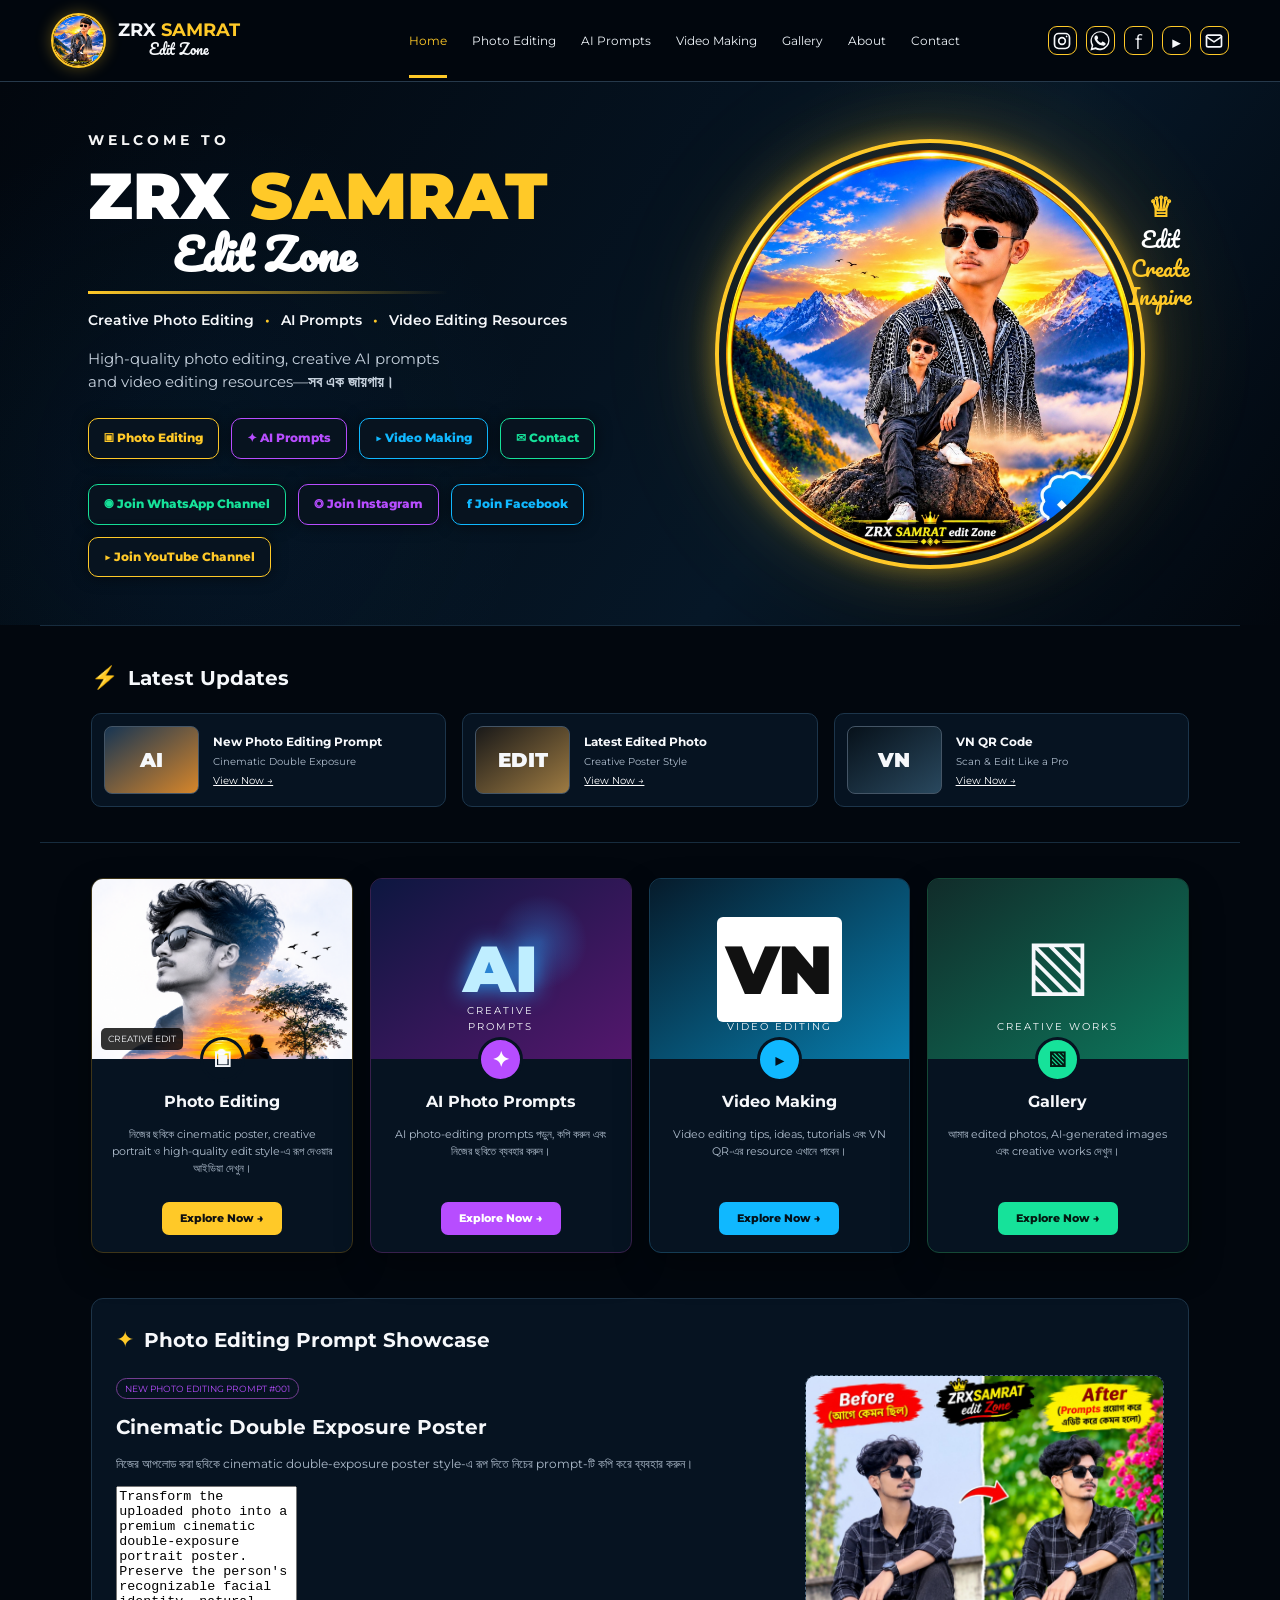
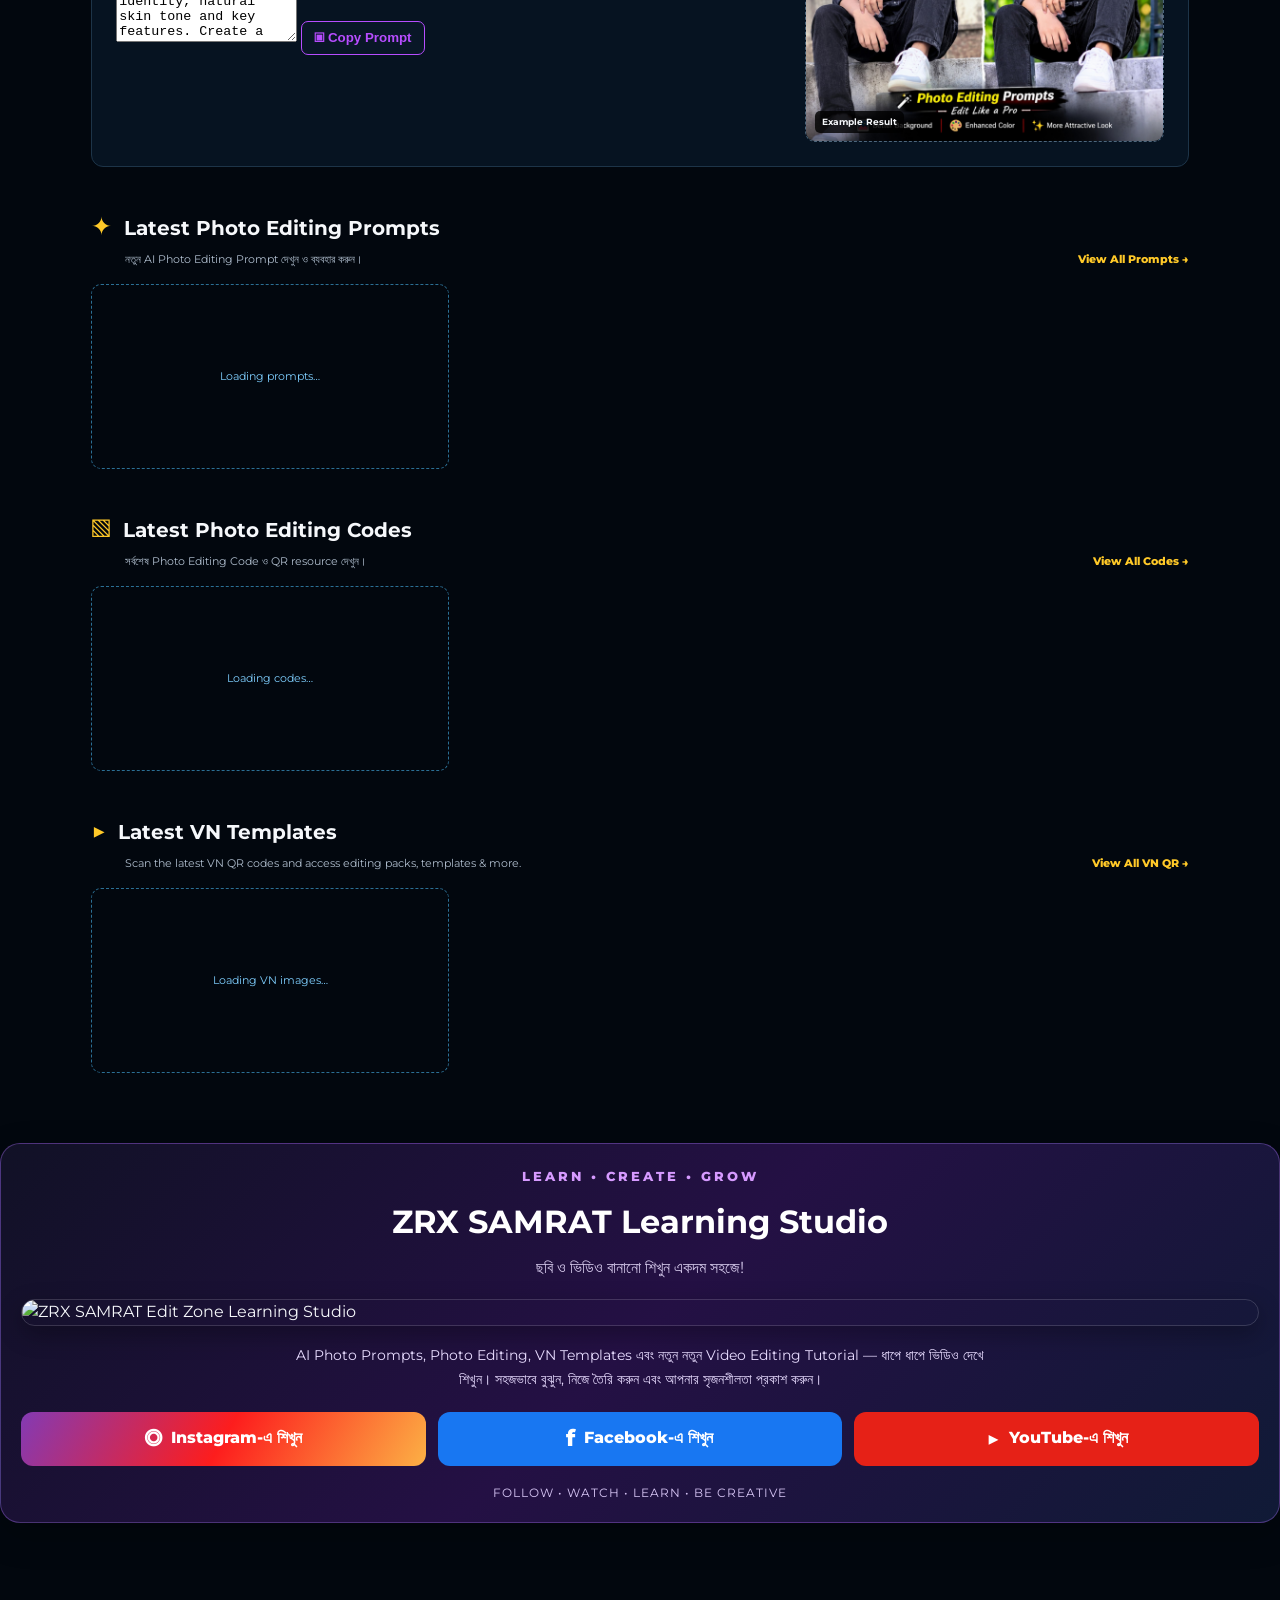
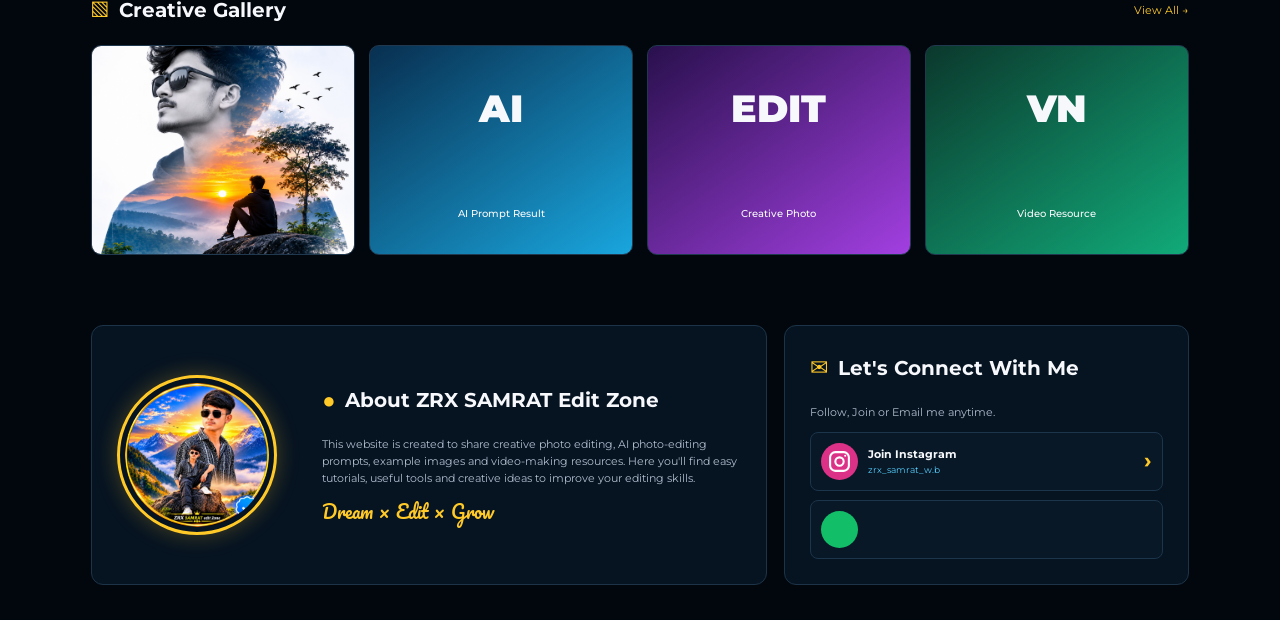
==== commit b6306e45: "Update index.html" ====
--- a/index.html
+++ b/index.html
@@ -1,3 +1,4 @@
+
 <!DOCTYPE html>
 <html lang="bn">
 <head>
@@ -18,15 +19,15 @@
   <meta property="og:type" content="website">
   <meta property="og:title" content="ZRX SAMRAT Edit Zone | AI Prompts & Photo Editing">
   <meta property="og:description" content="Creative Photo Editing, AI Prompts, VN QR Codes and Video Editing Resources — সব এক জায়গায়।">
-  <meta property="og:url" content="https://samratsaho2010qq-arch.github.io/">
-  <meta property="og:image" content="https://samratsaho2010qq-arch.github.io/viral-double-exposure-poster.png">
+  <meta property="og:url" content="https://samratsaho2010qq-arch.github.io/ZRX-SAMRAT-edit-Zone-/">
+  <meta property="og:image" content="https://samratsaho2010qq-arch.github.io/ZRX-SAMRAT-edit-Zone-/viral-double-exposure-poster.png">
   <meta property="og:image:alt" content="ZRX SAMRAT Edit Zone creative photo editing">
 
   <!-- Twitter -->
   <meta name="twitter:card" content="summary_large_image">
   <meta name="twitter:title" content="ZRX SAMRAT Edit Zone">
   <meta name="twitter:description" content="AI Photo Editing Prompts, Creative Editing Ideas and VN QR Resources.">
-  <meta name="twitter:image" content="https://samratsaho2010qq-arch.github.io/viral-double-exposure-poster.png">
+  <meta name="twitter:image" content="https://samratsaho2010qq-arch.github.io/ZRX-SAMRAT-edit-Zone-/viral-double-exposure-poster.png">
 
   <!-- Brand Logo / Favicon -->
   <link rel="icon" href="./logo.jpg" type="image/jpeg">
@@ -34,7 +35,7 @@
   <link rel="apple-touch-icon" href="./logo.jpg">
 
   <!-- Canonical URL -->
-  <link rel="canonical" href="https://samratsaho2010qq-arch.github.io/">
+  <link rel="canonical" href="https://samratsaho2010qq-arch.github.io/ZRX-SAMRAT-edit-Zone-/">
 
   <!-- Google WebSite Schema -->
   <script type="application/ld+json">
@@ -46,7 +47,7 @@
       "ZRX SAMRAT",
       "ZRX SAMRAT Edit Zone"
     ],
-    "url": "https://samratsaho2010qq-arch.github.io/"
+    "url": "https://samratsaho2010qq-arch.github.io/ZRX-SAMRAT-edit-Zone-/"
   }
   </script>
 
@@ -56,12 +57,12 @@
     "@context": "https://schema.org",
     "@type": "Organization",
     "name": "ZRX SAMRAT Edit Zone",
-    "url": "https://samratsaho2010qq-arch.github.io/",
-    "logo": "https://samratsaho2010qq-arch.github.io/logo.jpg",
+    "url": "https://samratsaho2010qq-arch.github.io/ZRX-SAMRAT-edit-Zone-/",
+    "logo": "https://samratsaho2010qq-arch.github.io/ZRX-SAMRAT-edit-Zone-/logo.jpg",
     "sameAs": [
       "https://www.instagram.com/zrx_samrat_w.b/",
-      "https://www.youtube.com/@ZRXSAMRAT",
-      "https://www.facebook.com/share/1DsbtUoyec/"
+      "https://www.youtube.com/@ZRXSAMRATeditZone",
+      "https://www.facebook.com/share/1KZVnQojRU/"
     ]
   }
   </script>
@@ -100,6 +101,127 @@
       .vn-gallery {
         grid-template-columns: repeat(3, minmax(0, 1fr));
         gap: 8px;
+      }
+    }
+
+    /* ZRX SAMRAT Learning Studio */
+    .learning-studio {
+      margin: 35px 0;
+      padding: 20px;
+      border-radius: 20px;
+      background: linear-gradient(135deg, #111126, #241044, #101a36);
+      border: 1px solid rgba(174, 115, 255, 0.35);
+      box-shadow: 0 12px 35px rgba(0, 0, 0, 0.22);
+      overflow: hidden;
+    }
+
+    .learning-studio .studio-heading {
+      text-align: center;
+      margin-bottom: 18px;
+    }
+
+    .learning-studio .studio-heading span {
+      color: #d69aff;
+      font-size: 13px;
+      font-weight: 800;
+      letter-spacing: 3px;
+    }
+
+    .learning-studio .studio-heading h2 {
+      color: #fff;
+      font-size: clamp(22px, 4vw, 32px);
+      margin: 8px 0;
+    }
+
+    .learning-studio .studio-heading p {
+      color: #d5c9eb;
+      line-height: 1.7;
+      margin: 0;
+    }
+
+    .studio-banner {
+      display: block;
+      width: 100%;
+      height: auto;
+      border-radius: 14px;
+      border: 1px solid rgba(255,255,255,0.15);
+      box-shadow: 0 8px 25px rgba(0,0,0,0.3);
+    }
+
+    .studio-caption {
+      text-align: center;
+      color: #e8dcff;
+      font-size: 14px;
+      line-height: 1.7;
+      margin: 18px auto;
+      max-width: 700px;
+    }
+
+    .studio-social-buttons {
+      display: grid;
+      grid-template-columns: repeat(3, minmax(0, 1fr));
+      gap: 12px;
+      margin-top: 20px;
+    }
+
+    .studio-social-buttons a {
+      display: flex;
+      align-items: center;
+      justify-content: center;
+      gap: 9px;
+      min-height: 54px;
+      padding: 12px 10px;
+      border-radius: 12px;
+      color: #fff;
+      text-decoration: none;
+      font-weight: 800;
+      text-align: center;
+      transition: transform 0.2s ease, filter 0.2s ease;
+    }
+
+    .studio-social-buttons a:hover {
+      transform: translateY(-3px);
+      filter: brightness(1.12);
+    }
+
+    .studio-social-buttons .studio-instagram {
+      background: linear-gradient(120deg, #833ab4, #fd1d1d, #fcb045);
+    }
+
+    .studio-social-buttons .studio-facebook {
+      background: #1877f2;
+    }
+
+    .studio-social-buttons .studio-youtube {
+      background: #e62117;
+    }
+
+    .studio-social-buttons .studio-icon {
+      font-size: 23px;
+      line-height: 1;
+    }
+
+    .studio-bottom-text {
+      text-align: center;
+      color: #d7c6f5;
+      font-size: 12px;
+      letter-spacing: 1px;
+      margin: 18px 0 0;
+    }
+
+    @media (max-width: 600px) {
+      .learning-studio {
+        padding: 13px;
+        margin: 25px 0;
+      }
+
+      .studio-social-buttons {
+        grid-template-columns: 1fr;
+        gap: 10px;
+      }
+
+      .studio-social-buttons a {
+        min-height: 50px;
       }
     }
   </style>
@@ -126,7 +248,7 @@
   </nav>
 
   <div class="social-head">
-    <a href="https://www.instagram.com/zrx_samrat_w.b?rpxt=dmRsemcydnF0d2Rh" target="_blank" rel="noopener noreferrer" aria-label="Instagram">
+    <a href="https://www.instagram.com/zrx_samrat_w.b/" target="_blank" rel="noopener noreferrer" aria-label="Instagram">
       <svg viewBox="0 0 24 24" fill="none" stroke="currentColor" stroke-width="2" stroke-linecap="round">
         <rect x="3" y="3" width="18" height="18" rx="5"/>
         <circle cx="12" cy="12" r="4"/>
@@ -140,8 +262,8 @@
       </svg>
     </a>
 
-    <a href="https://www.facebook.com/share/1DsbtUoyec/" target="_blank" rel="noopener noreferrer" aria-label="Facebook">f</a>
-    <a href="https://www.youtube.com/@ZRXSAMRAT" target="_blank" rel="noopener noreferrer" aria-label="YouTube">▶</a>
+    <a href="https://www.facebook.com/share/1KZVnQojRU/" target="_blank" rel="noopener noreferrer" aria-label="Facebook">f</a>
+    <a href="https://www.youtube.com/@ZRXSAMRATeditZone" target="_blank" rel="noopener noreferrer" aria-label="YouTube">▶</a>
 
     <a href="mailto:samratsaho2010qq@gmail.com" aria-label="Email">
       <svg viewBox="0 0 24 24" fill="none" stroke="currentColor" stroke-width="2" stroke-linecap="round" stroke-linejoin="round">
@@ -176,9 +298,9 @@
 
     <div class="hero-buttons">
       <a class="btn green" href="https://whatsapp.com/channel/0029Vb9POdlGZNClfsbDqv1y" target="_blank" rel="noopener noreferrer">◉ Join WhatsApp Channel</a>
-      <a class="btn purple" href="https://www.instagram.com/zrx_samrat_w.b?rpxt=dmRsemcydnF0d2Rh" target="_blank" rel="noopener noreferrer">◎ Join Instagram</a>
-      <a class="btn blue" href="https://www.facebook.com/share/1DsbtUoyec/" target="_blank" rel="noopener noreferrer">f Join Facebook</a>
-      <a class="btn gold" href="https://www.youtube.com/@ZRXSAMRAT" target="_blank" rel="noopener noreferrer">▶ Join YouTube Channel</a>
+      <a class="btn purple" href="https://www.instagram.com/zrx_samrat_w.b/" target="_blank" rel="noopener noreferrer">◎ Join Instagram</a>
+      <a class="btn blue" href="https://www.facebook.com/share/1KZVnQojRU/" target="_blank" rel="noopener noreferrer">f Join Facebook</a>
+      <a class="btn gold" href="https://www.youtube.com/@ZRXSAMRATeditZone" target="_blank" rel="noopener noreferrer">▶ Join YouTube Channel</a>
     </div>
   </div>
 
@@ -355,6 +477,72 @@
   </div>
 </section>
 
+<!-- ZRX SAMRAT Learning Studio -->
+
+<section id="learning-studio" class="learning-studio">
+
+  <div class="studio-heading">
+    <span>LEARN • CREATE • GROW</span>
+    <h2>ZRX SAMRAT Learning Studio</h2>
+    <p>ছবি ও ভিডিও বানানো শিখুন একদম সহজে!</p>
+  </div>
+
+  <img
+    class="studio-banner"
+    src="./studio-banner.png"
+    alt="ZRX SAMRAT Edit Zone Learning Studio"
+    loading="lazy"
+  >
+
+  <p class="studio-caption">
+    AI Photo Prompts, Photo Editing, VN Templates এবং নতুন নতুন
+    Video Editing Tutorial — ধাপে ধাপে ভিডিও দেখে শিখুন।
+    সহজভাবে বুঝুন, নিজে তৈরি করুন এবং আপনার সৃজনশীলতা প্রকাশ করুন।
+  </p>
+
+  <div class="studio-social-buttons">
+
+    <a
+      class="studio-instagram"
+      href="https://www.instagram.com/zrx_samrat_w.b/"
+      target="_blank"
+      rel="noopener noreferrer"
+      aria-label="Learn on Instagram"
+    >
+      <span class="studio-icon">◎</span>
+      Instagram-এ শিখুন
+    </a>
+
+    <a
+      class="studio-facebook"
+      href="https://www.facebook.com/share/1KZVnQojRU/"
+      target="_blank"
+      rel="noopener noreferrer"
+      aria-label="Learn on Facebook"
+    >
+      <span class="studio-icon">f</span>
+      Facebook-এ শিখুন
+    </a>
+
+    <a
+      class="studio-youtube"
+      href="https://www.youtube.com/@ZRXSAMRATeditZone"
+      target="_blank"
+      rel="noopener noreferrer"
+      aria-label="Learn on YouTube"
+    >
+      <span class="studio-icon">▶</span>
+      YouTube-এ শিখুন
+    </a>
+
+  </div>
+
+  <p class="studio-bottom-text">
+    FOLLOW • WATCH • LEARN • BE CREATIVE
+  </p>
+
+</section>
+
 <section id="gallery-grid" class="gallery-section">
   <div class="section-title">
     <span>▧</span><h2>Creative Gallery</h2>
@@ -389,7 +577,7 @@
 
     <div class="contact-list">
 
-      <a href="https://www.instagram.com/zrx_samrat_w.b?rpxt=dmRsemcydnF0d2Rh" target="_blank" rel="noopener noreferrer">
+      <a href="https://www.instagram.com/zrx_samrat_w.b/" target="_blank" rel="noopener noreferrer">
         <span class="ig">
           <svg viewBox="0 0 24 24" fill="none" stroke="currentColor" stroke-width="2" stroke-linecap="round">
             <rect x="3" y="3" width="18" height="18" rx="5"/>
@@ -404,111 +592,4 @@
       <a href="https://whatsapp.com/channel/0029Vb9POdlGZNClfsbDqv1y" target="_blank" rel="noopener noreferrer">
         <span class="wa">
           <svg viewBox="0 0 24 24" fill="currentColor">
-            <path d="M20.5 3.5A11.8 11.8 0 0 0 2 17.7L.5 23.5l6-1.6A11.8 11.8 0 0 0 20.5 3.5ZM12 21a9.8 9.8 0 0 1-5-1.4l-.4-.2-3.5.9.9-3.4-.2-.4A9.8 9.8 0 1 1 12 21Zm5.4-7.3c-.3-.2-1.8-.9-2.1-1s-.5-.2-.7.2-.8 1-1 1.2-.4.2-.7.1a8 8 0 0 1-2.4-1.5 9 9 0 0 1-1.7-2.1c-.2-.3 0-.5.1-.7l.5-.6c.2-.2.2-.4.3-.6s0-.4 0-.6-.7-1.7-1-2.3c-.2-.5-.5-.5-.7-.5h-.6c-.2 0-.6.1-.9.4s-1.2 1.2-1.2 2.8 1.2 3.2 1.4 3.4 2.4 3.7 5.8 5c.8.3 1.4.5 1.9.6.8.2 1.5.2 2.1.1.6-.1 1.8-.7 2-1.4.3-.7.3-1.3.2-1.4s-.3-.2-.6-.4Z"/>
-          </svg>
-        </span>
-        <div><b>Join WhatsApp Channel</b><small>VN QR Codes & Editing Resources</small></div>
-        <strong>›</strong>
-      </a>
-
-      <a href="https://www.facebook.com/share/1DsbtUoyec/" target="_blank" rel="noopener noreferrer">
-        <span class="fb">f</span>
-        <div><b>Join Facebook</b><small>ZRX SAMRAT</small></div>
-        <strong>›</strong>
-      </a>
-
-      <a href="https://www.youtube.com/@ZRXSAMRAT" target="_blank" rel="noopener noreferrer">
-        <span class="yt">▶</span>
-        <div><b>Join YouTube Channel</b><small>@ZRXSAMRAT</small></div>
-        <strong>›</strong>
-      </a>
-
-      <a href="mailto:samratsaho2010qq@gmail.com">
-        <span class="mail">
-          <svg viewBox="0 0 24 24" fill="none" stroke="currentColor" stroke-width="2" stroke-linecap="round" stroke-linejoin="round">
-            <rect x="3" y="5" width="18" height="14" rx="2"/>
-            <path d="m3 7 9 6 9-6"/>
-          </svg>
-        </span>
-        <div><b>Email</b><small>samratsaho2010qq@gmail.com</small></div>
-        <strong>›</strong>
-      </a>
-
-    </div>
-  </div>
-</section>
-
-</main>
-
-<footer>
-  <div class="footer-brand"><span>ZRX <b>SAMRAT</b></span><small>Edit Zone</small></div>
-
-  <p>Creative Minds <i>•</i> Better Edits <i>•</i> Bigger Dreams</p>
-
-  <div class="footer-social">
-    <a href="https://www.instagram.com/zrx_samrat_w.b?rpxt=dmRsemcydnF0d2Rh" target="_blank" rel="noopener noreferrer" aria-label="Instagram">
-      <svg viewBox="0 0 24 24" fill="none" stroke="currentColor" stroke-width="2" stroke-linecap="round">
-        <rect x="3" y="3" width="18" height="18" rx="5"/>
-        <circle cx="12" cy="12" r="4"/>
-        <circle cx="17.5" cy="6.5" r="1" fill="currentColor" stroke="none"/>
-      </svg>
-    </a>
-
-    <a href="https://whatsapp.com/channel/0029Vb9POdlGZNClfsbDqv1y" target="_blank" rel="noopener noreferrer" aria-label="WhatsApp Channel">
-      <svg viewBox="0 0 24 24" fill="currentColor">
-        <path d="M20.5 3.5A11.8 11.8 0 0 0 2 17.7L.5 23.5l6-1.6A11.8 11.8 0 0 0 20.5 3.5ZM12 21a9.8 9.8 0 0 1-5-1.4l-.4-.2-3.5.9.9-3.4-.2-.4A9.8 9.8 0 1 1 12 21Z"/>
-      </svg>
-    </a>
-
-    <a href="https://www.facebook.com/share/1DsbtUoyec/" target="_blank" rel="noopener noreferrer" aria-label="Facebook">f</a>
-    <a href="https://www.youtube.com/@ZRXSAMRAT" target="_blank" rel="noopener noreferrer" aria-label="YouTube">▶</a>
-
-    <a href="mailto:samratsaho2010qq@gmail.com" aria-label="Email">
-      <svg viewBox="0 0 24 24" fill="none" stroke="currentColor" stroke-width="2" stroke-linecap="round" stroke-linejoin="round">
-        <rect x="3" y="5" width="18" height="14" rx="2"/>
-        <path d="m3 7 9 6 9-6"/>
-      </svg>
-    </a>
-  </div>
-
-  <small>© 2026 ZRX SAMRAT Edit Zone. All rights reserved.</small>
-</footer>
-
-<script src="./script.js"></script>
-
-<script>
-(function () {
-  const promptBox = document.getElementById("photo-prompt");
-  const copyButton = document.getElementById("copy-photo-prompt");
-  const copyStatus = document.getElementById("copy-status");
-
-  if (!promptBox || !copyButton) return;
-
-  copyButton.addEventListener("click", async function () {
-    try {
-      await navigator.clipboard.writeText(promptBox.value);
-      copyButton.textContent = "✓ Copied!";
-      if (copyStatus) copyStatus.textContent = "Prompt copied successfully!";
-    } catch (error) {
-      promptBox.focus();
-      promptBox.select();
-
-      const copied = document.execCommand("copy");
-      copyButton.textContent = copied ? "✓ Copied!" : "Select & Copy";
-
-      if (copyStatus) {
-        copyStatus.textContent = copied
-          ? "Prompt copied successfully!"
-          : "Prompt select করা হয়েছে—Copy নির্বাচন করুন।";
-      }
-    }
-
-    setTimeout(function () {
-      copyButton.textContent = "▣ Copy Prompt";
-    }, 2000);
-  });
-})();
-</script>
-
-</body>
-  </html>
+            <path d="M20.5 3.5A11.8 11.8 0 0 0 2 17.7L.5 23.5l6-1.6A11.8 11.8 0 0 0 20.5 3.5ZM12 21a9.8 9.8 0 0 1-5-1.4l-.4-.2-3.5.9.9-3.4-.2-.4A9.8 9.8 0 1 1 12 21Zm
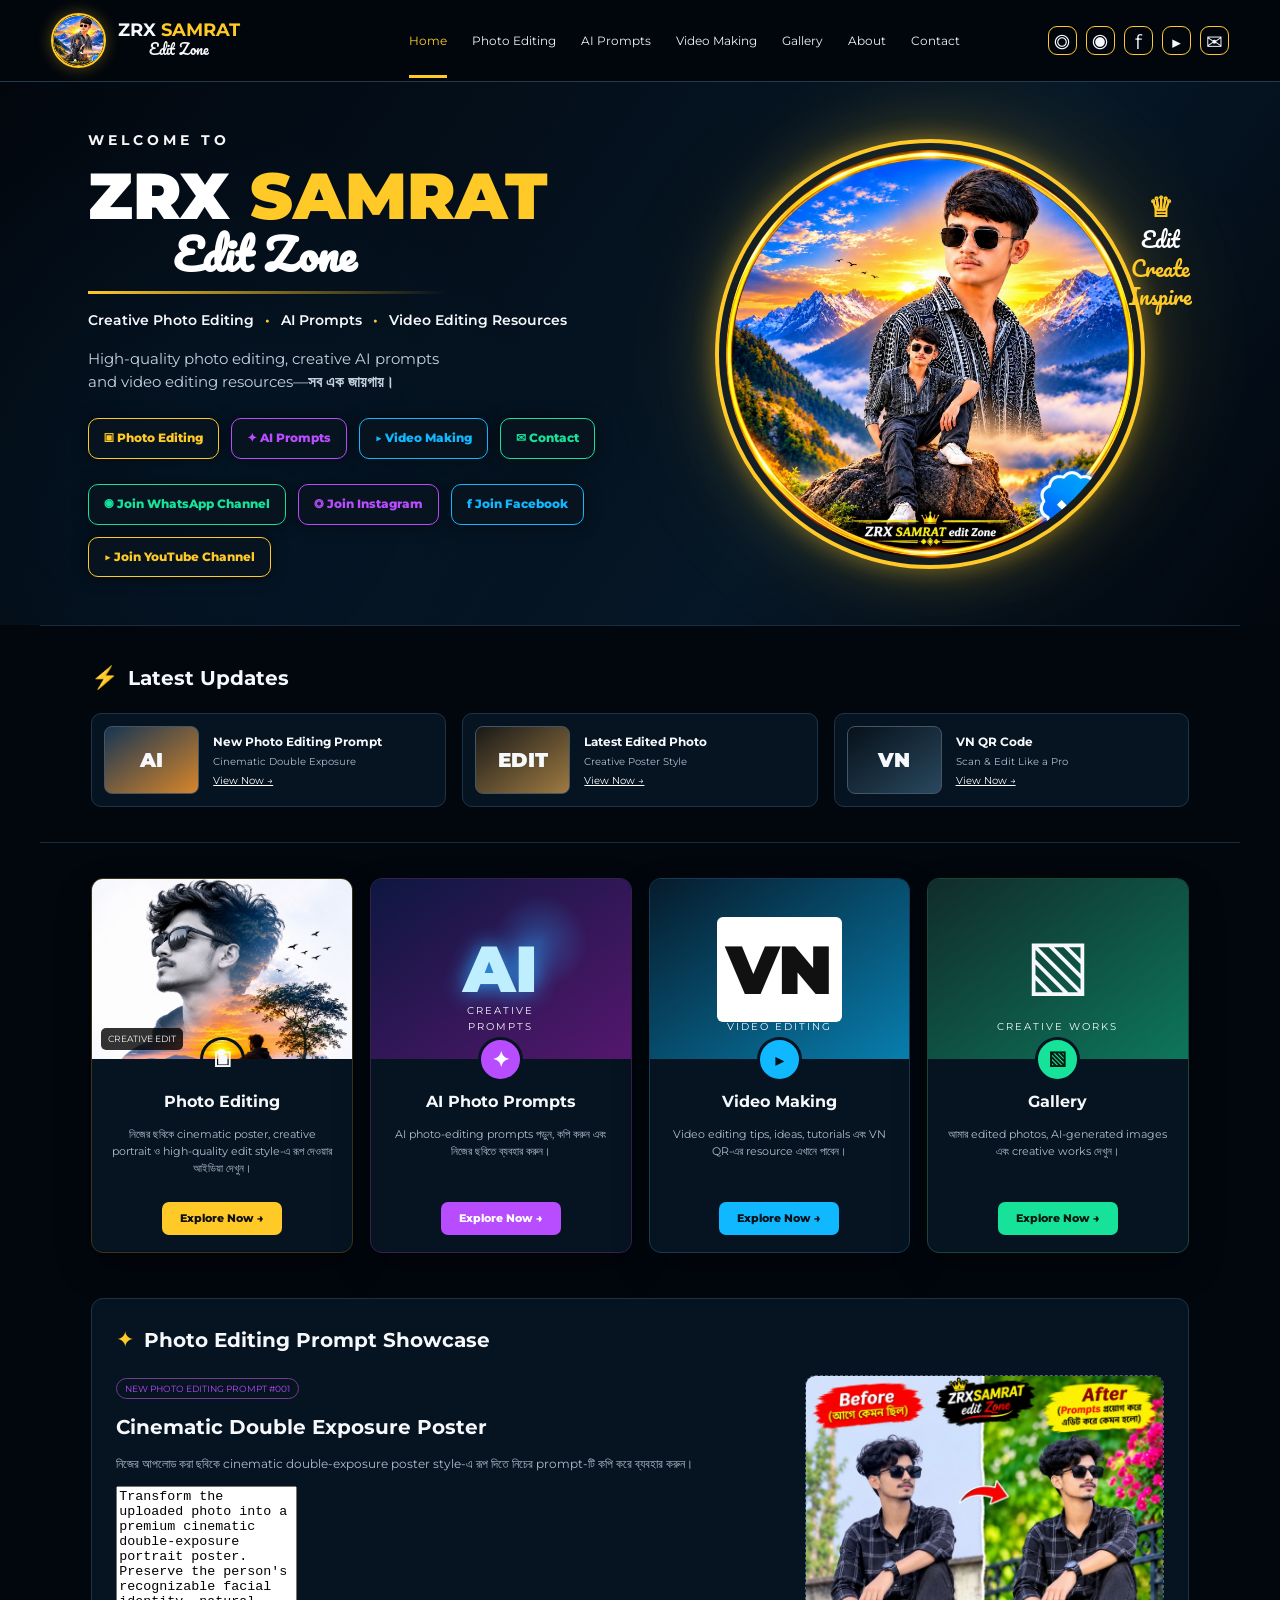
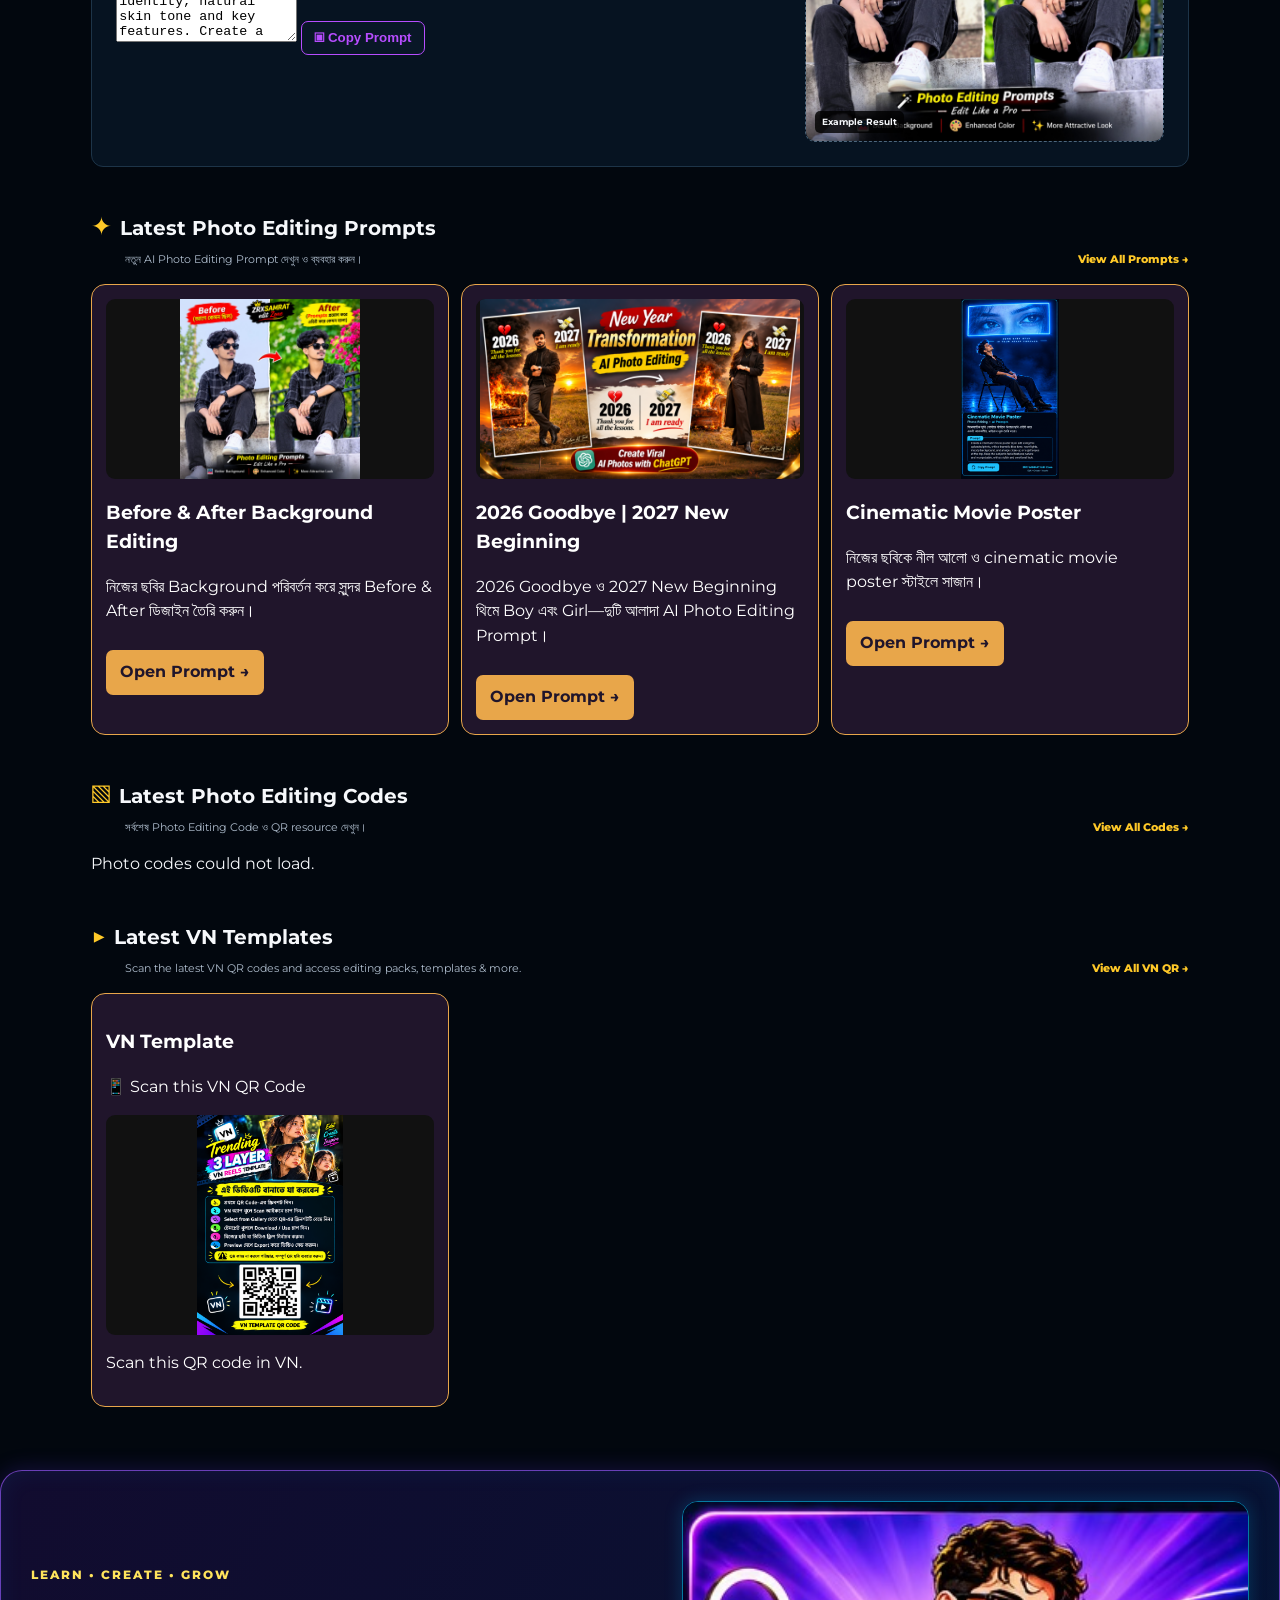
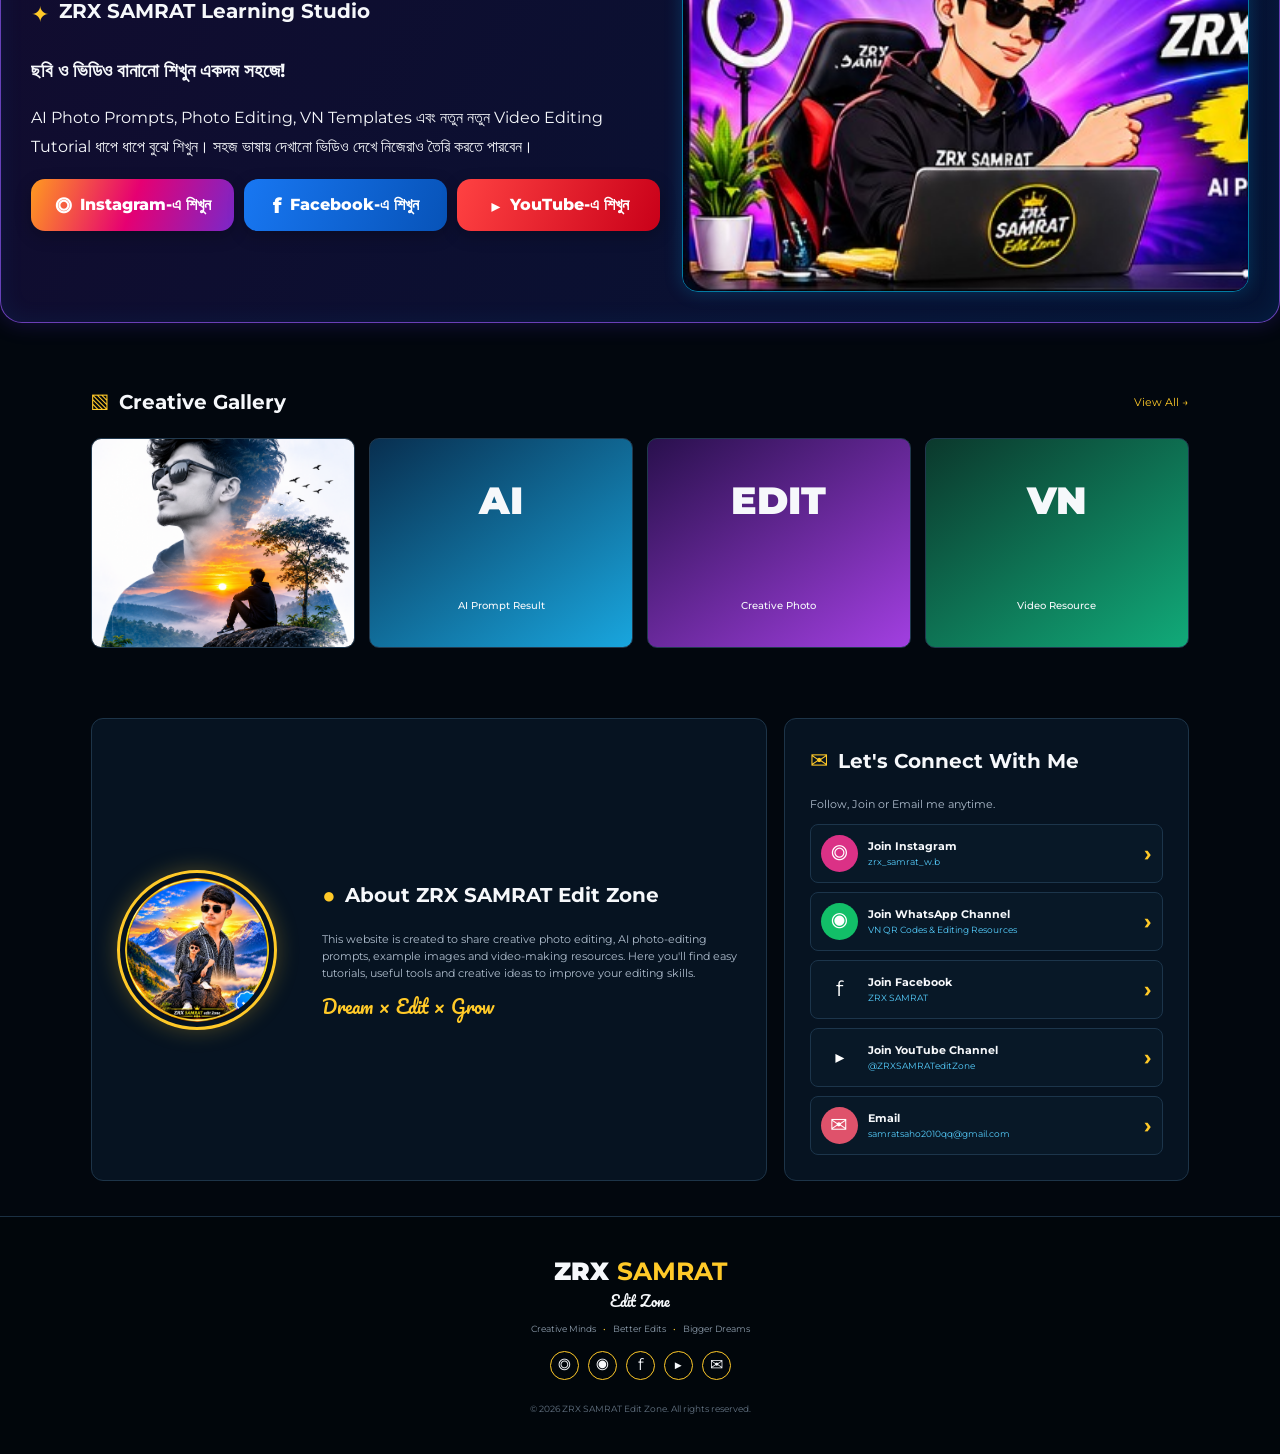
==== commit b0095fe9: "Add files via upload" ====
--- a/index.html
+++ b/index.html
@@ -1,57 +1,44 @@
-
 <!DOCTYPE html>
 <html lang="bn">
 <head>
   <meta charset="UTF-8">
   <meta name="viewport" content="width=device-width, initial-scale=1.0">
-
   <title>ZRX SAMRAT Edit Zone | AI Prompts & Photo Editing</title>
 
-  <!-- SEO -->
-  <meta name="description" content="ZRX SAMRAT Edit Zone-এ AI photo editing prompts, creative photo editing ideas, example images, VN QR codes এবং video editing resources খুঁজে নাও।">
+  <meta name="description" content="ZRX SAMRAT Edit Zone-এ AI photo editing prompts, creative photo editing ideas, example images, VN QR codes এবং সহজ video editing tutorials খুঁজে নাও।">
   <meta name="robots" content="index, follow">
   <meta name="author" content="ZRX SAMRAT">
   <meta name="theme-color" content="#101020">
   <meta name="application-name" content="ZRX SAMRAT Edit Zone">
 
-  <!-- Google Site Name -->
   <meta property="og:site_name" content="ZRX SAMRAT Edit Zone">
   <meta property="og:type" content="website">
   <meta property="og:title" content="ZRX SAMRAT Edit Zone | AI Prompts & Photo Editing">
-  <meta property="og:description" content="Creative Photo Editing, AI Prompts, VN QR Codes and Video Editing Resources — সব এক জায়গায়।">
+  <meta property="og:description" content="Creative Photo Editing, AI Prompts, VN QR Codes and easy Video Editing Tutorials — সব এক জায়গায়।">
   <meta property="og:url" content="https://samratsaho2010qq-arch.github.io/ZRX-SAMRAT-edit-Zone-/">
   <meta property="og:image" content="https://samratsaho2010qq-arch.github.io/ZRX-SAMRAT-edit-Zone-/viral-double-exposure-poster.png">
   <meta property="og:image:alt" content="ZRX SAMRAT Edit Zone creative photo editing">
 
-  <!-- Twitter -->
   <meta name="twitter:card" content="summary_large_image">
   <meta name="twitter:title" content="ZRX SAMRAT Edit Zone">
   <meta name="twitter:description" content="AI Photo Editing Prompts, Creative Editing Ideas and VN QR Resources.">
   <meta name="twitter:image" content="https://samratsaho2010qq-arch.github.io/ZRX-SAMRAT-edit-Zone-/viral-double-exposure-poster.png">
 
-  <!-- Brand Logo / Favicon -->
   <link rel="icon" href="./logo.jpg" type="image/jpeg">
   <link rel="shortcut icon" href="./logo.jpg" type="image/jpeg">
   <link rel="apple-touch-icon" href="./logo.jpg">
-
-  <!-- Canonical URL -->
   <link rel="canonical" href="https://samratsaho2010qq-arch.github.io/ZRX-SAMRAT-edit-Zone-/">
 
-  <!-- Google WebSite Schema -->
   <script type="application/ld+json">
   {
     "@context": "https://schema.org",
     "@type": "WebSite",
     "name": "ZRX SAMRAT Edit Zone",
-    "alternateName": [
-      "ZRX SAMRAT",
-      "ZRX SAMRAT Edit Zone"
-    ],
+    "alternateName": ["ZRX SAMRAT", "ZRX SAMRAT Edit Zone"],
     "url": "https://samratsaho2010qq-arch.github.io/ZRX-SAMRAT-edit-Zone-/"
   }
   </script>
 
-  <!-- Brand Organization Schema -->
   <script type="application/ld+json">
   {
     "@context": "https://schema.org",
@@ -60,7 +47,7 @@
     "url": "https://samratsaho2010qq-arch.github.io/ZRX-SAMRAT-edit-Zone-/",
     "logo": "https://samratsaho2010qq-arch.github.io/ZRX-SAMRAT-edit-Zone-/logo.jpg",
     "sameAs": [
-      "https://www.instagram.com/zrx_samrat_w.b/",
+      "https://www.instagram.com/zrx_samrat_w.b?stkn=dmRsemcydnF0d2Rh",
       "https://www.youtube.com/@ZRXSAMRATeditZone",
       "https://www.facebook.com/share/1KZVnQojRU/"
     ]
@@ -70,165 +57,61 @@
   <link rel="preconnect" href="https://fonts.googleapis.com">
   <link rel="preconnect" href="https://fonts.gstatic.com" crossorigin>
   <link href="https://fonts.googleapis.com/css2?family=Montserrat:wght@400;500;600;700;800;900&family=Pacifico&display=swap" rel="stylesheet">
-
   <link rel="stylesheet" href="./style.css">
 
   <style>
-    .social-head svg,
-    .footer-social svg {
-      width: 20px;
-      height: 20px;
-      display: block;
-    }
-
-    .contact-list svg {
-      width: 25px;
-      height: 25px;
-      display: block;
-    }
-
-    .vn-gallery {
-      display: grid;
-      grid-template-columns: repeat(3, minmax(0, 1fr));
-      gap: 12px;
-    }
-
-    .vn-gallery > * {
-      min-width: 0;
-    }
-
-    @media (max-width: 600px) {
-      .vn-gallery {
-        grid-template-columns: repeat(3, minmax(0, 1fr));
-        gap: 8px;
-      }
-    }
-
-    /* ZRX SAMRAT Learning Studio */
+    .social-head svg, .footer-social svg { width:20px; height:20px; display:block; }
+    .contact-list svg { width:25px; height:25px; display:block; }
+    .vn-gallery { display:grid; grid-template-columns:repeat(3,minmax(0,1fr)); gap:12px; }
+    .vn-gallery > * { min-width:0; }
+    @media(max-width:600px) { .vn-gallery { grid-template-columns:repeat(3,minmax(0,1fr)); gap:8px; } }
+
+    /* Learning Studio section */
     .learning-studio {
-      margin: 35px 0;
-      padding: 20px;
-      border-radius: 20px;
-      background: linear-gradient(135deg, #111126, #241044, #101a36);
-      border: 1px solid rgba(174, 115, 255, 0.35);
-      box-shadow: 0 12px 35px rgba(0, 0, 0, 0.22);
-      overflow: hidden;
-    }
-
-    .learning-studio .studio-heading {
-      text-align: center;
-      margin-bottom: 18px;
-    }
-
-    .learning-studio .studio-heading span {
-      color: #d69aff;
-      font-size: 13px;
-      font-weight: 800;
-      letter-spacing: 3px;
-    }
-
-    .learning-studio .studio-heading h2 {
-      color: #fff;
-      font-size: clamp(22px, 4vw, 32px);
-      margin: 8px 0;
-    }
-
-    .learning-studio .studio-heading p {
-      color: #d5c9eb;
-      line-height: 1.7;
-      margin: 0;
-    }
-
-    .studio-banner {
-      display: block;
-      width: 100%;
-      height: auto;
-      border-radius: 14px;
-      border: 1px solid rgba(255,255,255,0.15);
-      box-shadow: 0 8px 25px rgba(0,0,0,0.3);
-    }
-
-    .studio-caption {
-      text-align: center;
-      color: #e8dcff;
-      font-size: 14px;
-      line-height: 1.7;
-      margin: 18px auto;
-      max-width: 700px;
-    }
-
-    .studio-social-buttons {
-      display: grid;
-      grid-template-columns: repeat(3, minmax(0, 1fr));
-      gap: 12px;
-      margin-top: 20px;
-    }
-
-    .studio-social-buttons a {
-      display: flex;
-      align-items: center;
-      justify-content: center;
-      gap: 9px;
-      min-height: 54px;
-      padding: 12px 10px;
-      border-radius: 12px;
-      color: #fff;
-      text-decoration: none;
-      font-weight: 800;
-      text-align: center;
-      transition: transform 0.2s ease, filter 0.2s ease;
-    }
-
-    .studio-social-buttons a:hover {
-      transform: translateY(-3px);
-      filter: brightness(1.12);
-    }
-
-    .studio-social-buttons .studio-instagram {
-      background: linear-gradient(120deg, #833ab4, #fd1d1d, #fcb045);
-    }
-
-    .studio-social-buttons .studio-facebook {
-      background: #1877f2;
-    }
-
-    .studio-social-buttons .studio-youtube {
-      background: #e62117;
-    }
-
-    .studio-social-buttons .studio-icon {
-      font-size: 23px;
-      line-height: 1;
-    }
-
-    .studio-bottom-text {
-      text-align: center;
-      color: #d7c6f5;
-      font-size: 12px;
-      letter-spacing: 1px;
-      margin: 18px 0 0;
-    }
-
-    @media (max-width: 600px) {
-      .learning-studio {
-        padding: 13px;
-        margin: 25px 0;
-      }
-
-      .studio-social-buttons {
-        grid-template-columns: 1fr;
-        gap: 10px;
-      }
-
-      .studio-social-buttons a {
-        min-height: 50px;
-      }
+      display:grid;
+      grid-template-columns:minmax(0, 1fr) minmax(250px, .9fr);
+      gap:22px;
+      align-items:center;
+      padding:clamp(16px,3vw,30px);
+      margin:28px 0;
+      border:1px solid rgba(155,90,255,.65);
+      border-radius:22px;
+      background:linear-gradient(120deg,rgba(18,12,48,.98),rgba(5,20,52,.98));
+      box-shadow:0 0 22px rgba(105,55,255,.22), inset 0 0 24px rgba(0,170,255,.08);
+      overflow:hidden;
+    }
+    .learning-studio .studio-art {
+      width:100%; display:block; object-fit:cover; aspect-ratio:1.45/1;
+      border-radius:16px; border:1px solid rgba(0,210,255,.55);
+      box-shadow:0 0 18px rgba(0,180,255,.22);
+    }
+    .learning-studio .studio-kicker {
+      display:inline-block; color:#ffe45c; font-weight:800; letter-spacing:2px;
+      font-size:12px; margin-bottom:8px;
+    }
+    .learning-studio h2 { margin:4px 0 10px; }
+    .learning-studio p { line-height:1.8; }
+    .studio-socials { display:grid; grid-template-columns:repeat(3,minmax(0,1fr)); gap:10px; margin-top:18px; }
+    .studio-socials a {
+      display:flex; align-items:center; justify-content:center; gap:8px;
+      min-height:52px; padding:10px 12px; border-radius:14px;
+      color:#fff; text-decoration:none; font-weight:800; text-align:center;
+      box-shadow:0 5px 16px rgba(0,0,0,.25); transition:transform .2s ease,filter .2s ease;
+    }
+    .studio-socials a:hover { transform:translateY(-3px); filter:brightness(1.12); }
+    .studio-socials .studio-ig { background:linear-gradient(110deg,#ff9a20,#e60072,#7928ca); }
+    .studio-socials .studio-fb { background:linear-gradient(110deg,#1877f2,#0753b8); }
+    .studio-socials .studio-yt { background:linear-gradient(110deg,#ff4242,#c90019); }
+    .studio-socials .social-symbol { font-size:21px; line-height:1; }
+    @media(max-width:700px) {
+      .learning-studio { grid-template-columns:1fr; }
+      .studio-socials { grid-template-columns:1fr; }
+      .studio-socials a { min-height:48px; }
     }
   </style>
 </head>
 
 <body>
-
 <header class="header">
   <a href="#home" class="brand">
     <img src="./logo.jpg" alt="ZRX SAMRAT Edit Zone logo">
@@ -248,46 +131,22 @@
   </nav>
 
   <div class="social-head">
-    <a href="https://www.instagram.com/zrx_samrat_w.b/" target="_blank" rel="noopener noreferrer" aria-label="Instagram">
-      <svg viewBox="0 0 24 24" fill="none" stroke="currentColor" stroke-width="2" stroke-linecap="round">
-        <rect x="3" y="3" width="18" height="18" rx="5"/>
-        <circle cx="12" cy="12" r="4"/>
-        <circle cx="17.5" cy="6.5" r="1" fill="currentColor" stroke="none"/>
-      </svg>
-    </a>
-
-    <a href="https://whatsapp.com/channel/0029Vb9POdlGZNClfsbDqv1y" target="_blank" rel="noopener noreferrer" aria-label="WhatsApp Channel">
-      <svg viewBox="0 0 24 24" fill="currentColor">
-        <path d="M20.5 3.5A11.8 11.8 0 0 0 2 17.7L.5 23.5l6-1.6A11.8 11.8 0 0 0 20.5 3.5ZM12 21a9.8 9.8 0 0 1-5-1.4l-.4-.2-3.5.9.9-3.4-.2-.4A9.8 9.8 0 1 1 12 21Zm5.4-7.3c-.3-.2-1.8-.9-2.1-1s-.5-.2-.7.2-.8 1-1 1.2-.4.2-.7.1a8 8 0 0 1-2.4-1.5 9 9 0 0 1-1.7-2.1c-.2-.3 0-.5.1-.7l.5-.6c.2-.2.2-.4.3-.6s0-.4 0-.6-.7-1.7-1-2.3c-.2-.5-.5-.5-.7-.5h-.6c-.2 0-.6.1-.9.4s-1.2 1.2-1.2 2.8 1.2 3.2 1.4 3.4 2.4 3.7 5.8 5c.8.3 1.4.5 1.9.6.8.2 1.5.2 2.1.1.6-.1 1.8-.7 2-1.4.3-.7.3-1.3.2-1.4s-.3-.2-.6-.4Z"/>
-      </svg>
-    </a>
-
+    <a href="https://www.instagram.com/zrx_samrat_w.b?stkn=dmRsemcydnF0d2Rh" target="_blank" rel="noopener noreferrer" aria-label="Instagram">◎</a>
+    <a href="https://whatsapp.com/channel/0029Vb9POdlGZNClfsbDqv1y" target="_blank" rel="noopener noreferrer" aria-label="WhatsApp Channel">◉</a>
     <a href="https://www.facebook.com/share/1KZVnQojRU/" target="_blank" rel="noopener noreferrer" aria-label="Facebook">f</a>
     <a href="https://www.youtube.com/@ZRXSAMRATeditZone" target="_blank" rel="noopener noreferrer" aria-label="YouTube">▶</a>
-
-    <a href="mailto:samratsaho2010qq@gmail.com" aria-label="Email">
-      <svg viewBox="0 0 24 24" fill="none" stroke="currentColor" stroke-width="2" stroke-linecap="round" stroke-linejoin="round">
-        <rect x="3" y="5" width="18" height="14" rx="2"/>
-        <path d="m3 7 9 6 9-6"/>
-      </svg>
-    </a>
+    <a href="mailto:samratsaho2010qq@gmail.com" aria-label="Email">✉</a>
   </div>
 </header>
 
 <main>
-
 <section id="home" class="hero">
   <div class="hero-copy">
     <div class="welcome">WELCOME TO</div>
     <h1><span>ZRX</span> <em>SAMRAT</em><small>Edit Zone</small></h1>
     <div class="line"></div>
-
     <p class="tagline">Creative Photo Editing <i>•</i> AI Prompts <i>•</i> Video Editing Resources</p>
-
-    <p class="intro">
-      High-quality photo editing, creative AI prompts<br>
-      and video editing resources—<b>সব এক জায়গায়।</b>
-    </p>
+    <p class="intro">High-quality photo editing, creative AI prompts<br>and video editing resources—<b>সব এক জায়গায়।</b></p>
 
     <div class="hero-buttons">
       <a class="btn gold" href="#photo">▣ Photo Editing</a>
@@ -298,7 +157,7 @@
 
     <div class="hero-buttons">
       <a class="btn green" href="https://whatsapp.com/channel/0029Vb9POdlGZNClfsbDqv1y" target="_blank" rel="noopener noreferrer">◉ Join WhatsApp Channel</a>
-      <a class="btn purple" href="https://www.instagram.com/zrx_samrat_w.b/" target="_blank" rel="noopener noreferrer">◎ Join Instagram</a>
+      <a class="btn purple" href="https://www.instagram.com/zrx_samrat_w.b?stkn=dmRsemcydnF0d2Rh" target="_blank" rel="noopener noreferrer">◎ Join Instagram</a>
       <a class="btn blue" href="https://www.facebook.com/share/1KZVnQojRU/" target="_blank" rel="noopener noreferrer">f Join Facebook</a>
       <a class="btn gold" href="https://www.youtube.com/@ZRXSAMRATeditZone" target="_blank" rel="noopener noreferrer">▶ Join YouTube Channel</a>
     </div>
@@ -306,50 +165,30 @@
 
   <div class="hero-visual">
     <div class="hero-glow"></div>
-    <div class="hero-ring">
-      <img src="./logo.jpg" alt="ZRX SAMRAT creative portrait">
-    </div>
-    <div class="slogan">
-      <b>♕</b><span>Edit</span><span>Create</span><span>Inspire</span>
-    </div>
+    <div class="hero-ring"><img src="./logo.jpg" alt="ZRX SAMRAT creative portrait"></div>
+    <div class="slogan"><b>♕</b><span>Edit</span><span>Create</span><span>Inspire</span></div>
   </div>
 </section>
 
 <section class="updates">
   <div class="section-title"><span>⚡</span><h2>Latest Updates</h2></div>
-
   <div class="update-grid">
     <a href="#prompt-showcase" class="update">
       <div class="thumb mountain">AI</div>
-      <div>
-        <b>New Photo Editing Prompt</b>
-        <small>Cinematic Double Exposure</small>
-        <u>View Now →</u>
-      </div>
+      <div><b>New Photo Editing Prompt</b><small>Cinematic Double Exposure</small><u>View Now →</u></div>
     </a>
-
     <a href="#gallery-grid" class="update">
       <div class="thumb portrait">EDIT</div>
-      <div>
-        <b>Latest Edited Photo</b>
-        <small>Creative Poster Style</small>
-        <u>View Now →</u>
-      </div>
+      <div><b>Latest Edited Photo</b><small>Creative Poster Style</small><u>View Now →</u></div>
     </a>
-
     <a href="#vn-qr" class="update">
       <div class="thumb vn">VN</div>
-      <div>
-        <b>VN QR Code</b>
-        <small>Scan & Edit Like a Pro</small>
-        <u>View Now →</u>
-      </div>
+      <div><b>VN QR Code</b><small>Scan & Edit Like a Pro</small><u>View Now →</u></div>
     </a>
   </div>
 </section>
 
 <section class="cards" aria-label="Main features">
-
   <article id="photo" class="feature card-gold">
     <div class="feature-image photo-image">
       <img src="./viral-double-exposure-poster.png" alt="Cinematic double exposure photo editing example" loading="lazy">
@@ -362,9 +201,7 @@
   </article>
 
   <article id="prompts" class="feature card-purple">
-    <div class="feature-image ai-image">
-      <div>AI</div><small>CREATIVE<br>PROMPTS</small>
-    </div>
+    <div class="feature-image ai-image"><div>AI</div><small>CREATIVE<br>PROMPTS</small></div>
     <div class="feature-icon purple-fill">✦</div>
     <h3>AI Photo Prompts</h3>
     <p>AI photo-editing prompts পড়ুন, কপি করুন এবং নিজের ছবিতে ব্যবহার করুন।</p>
@@ -372,9 +209,7 @@
   </article>
 
   <article id="video" class="feature card-blue">
-    <div class="feature-image video-image">
-      <div>VN</div><small>VIDEO EDITING</small>
-    </div>
+    <div class="feature-image video-image"><div>VN</div><small>VIDEO EDITING</small></div>
     <div class="feature-icon blue-fill">▶</div>
     <h3>Video Making</h3>
     <p>Video editing tips, ideas, tutorials এবং VN QR-এর resource এখানে পাবেন।</p>
@@ -382,42 +217,26 @@
   </article>
 
   <article id="gallery" class="feature card-green">
-    <div class="feature-image gallery-image">
-      <div>▧</div><small>CREATIVE WORKS</small>
-    </div>
+    <div class="feature-image gallery-image"><div>▧</div><small>CREATIVE WORKS</small></div>
     <div class="feature-icon green-fill">▧</div>
     <h3>Gallery</h3>
     <p>আমার edited photos, AI-generated images এবং creative works দেখুন।</p>
     <a class="explore green-fill" href="#gallery-grid">Explore Now →</a>
   </article>
-
-</section>
-
-<!-- Photo Editing Prompt Showcase -->
+</section>
 
 <section id="prompt-showcase" class="split-section">
   <div class="panel prompt-panel">
-    <div class="section-title">
-      <span>✦</span>
-      <h2>Photo Editing Prompt Showcase</h2>
-    </div>
-
+    <div class="section-title"><span>✦</span><h2>Photo Editing Prompt Showcase</h2></div>
     <div class="prompt-content">
       <div>
         <label>NEW PHOTO EDITING PROMPT #001</label>
         <h3>Cinematic Double Exposure Poster</h3>
-
-        <p>
-          নিজের আপলোড করা ছবিকে cinematic double-exposure poster style-এ
-          রূপ দিতে নিচের prompt-টি কপি করে ব্যবহার করুন।
-        </p>
-
+        <p>নিজের আপলোড করা ছবিকে cinematic double-exposure poster style-এ রূপ দিতে নিচের prompt-টি কপি করে ব্যবহার করুন।</p>
         <textarea id="photo-prompt" readonly rows="10">Transform the uploaded photo into a premium cinematic double-exposure portrait poster. Preserve the person's recognizable facial identity, natural skin tone and key features. Create a large dramatic black-and-white close-up portrait in the upper background, blended artistically with a smaller full-body color portrait of the same person in the lower foreground. Use a moody mountain landscape at sunset, atmospheric haze, subtle film grain, bold teal and muted red paint strokes, deep shadows, realistic lighting, crisp details and professional editorial color grading. Add balanced composition, layered depth and a stylish modern Instagram poster aesthetic. Keep the subject natural and photorealistic. No extra people, no distorted face, no duplicate facial features, no watermark and no unwanted text. Vertical 4:5 poster composition.</textarea>
-
         <button class="copy" id="copy-photo-prompt" type="button">▣ Copy Prompt</button>
         <p id="copy-status" aria-live="polite"></p>
       </div>
-
       <div class="result-image">
         <img src="./assets/prompt-showcase-before-after.png" alt="Before and after photo editing example" loading="lazy">
         <b>Example Result</b>
@@ -426,129 +245,48 @@
   </div>
 </section>
 
-<!-- Latest AI Prompts -->
-
 <section class="vn-section">
   <div class="vn-heading">
-    <div>
-      <span>✦</span>
-      <h2>Latest Photo Editing Prompts</h2>
-      <p>নতুন AI Photo Editing Prompt দেখুন ও ব্যবহার করুন।</p>
-    </div>
+    <div><span>✦</span><h2>Latest Photo Editing Prompts</h2><p>নতুন AI Photo Editing Prompt দেখুন ও ব্যবহার করুন।</p></div>
     <a href="./all-prompts.html" class="view-all">View All Prompts →</a>
   </div>
-
-  <div id="home-prompts" class="vn-gallery">
-    <div class="loading">Loading prompts…</div>
-  </div>
-</section>
-
-<!-- Latest Photo Editing Codes -->
+  <div id="home-prompts" class="vn-gallery"><div class="loading">Loading prompts…</div></div>
+</section>
 
 <section class="vn-section">
   <div class="vn-heading">
-    <div>
-      <span>▧</span>
-      <h2>Latest Photo Editing Codes</h2>
-      <p>সর্বশেষ Photo Editing Code ও QR resource দেখুন।</p>
-    </div>
+    <div><span>▧</span><h2>Latest Photo Editing Codes</h2><p>সর্বশেষ Photo Editing Code ও QR resource দেখুন।</p></div>
     <a href="./all-codes.html" class="view-all">View All Codes →</a>
   </div>
-
-  <div id="home-codes" class="vn-gallery">
-    <div class="loading">Loading codes…</div>
-  </div>
-</section>
-
-<!-- Latest VN Templates -->
+  <div id="home-codes" class="vn-gallery"><div class="loading">Loading codes…</div></div>
+</section>
 
 <section id="vn-qr" class="vn-section">
   <div class="vn-heading">
-    <div>
-      <span>▶</span>
-      <h2>Latest VN Templates</h2>
-      <p>Scan the latest VN QR codes and access editing packs, templates & more.</p>
-    </div>
+    <div><span>▶</span><h2>Latest VN Templates</h2><p>Scan the latest VN QR codes and access editing packs, templates & more.</p></div>
     <a href="./all-vn.html" class="view-all">View All VN QR →</a>
   </div>
-
-  <div id="vn-gallery" class="vn-gallery">
-    <div class="loading">Loading VN images…</div>
-  </div>
-</section>
-
-<!-- ZRX SAMRAT Learning Studio -->
-
-<section id="learning-studio" class="learning-studio">
-
-  <div class="studio-heading">
-    <span>LEARN • CREATE • GROW</span>
-    <h2>ZRX SAMRAT Learning Studio</h2>
-    <p>ছবি ও ভিডিও বানানো শিখুন একদম সহজে!</p>
-  </div>
-
-  <img
-    class="studio-banner"
-    src="./studio-banner.png"
-    alt="ZRX SAMRAT Edit Zone Learning Studio"
-    loading="lazy"
-  >
-
-  <p class="studio-caption">
-    AI Photo Prompts, Photo Editing, VN Templates এবং নতুন নতুন
-    Video Editing Tutorial — ধাপে ধাপে ভিডিও দেখে শিখুন।
-    সহজভাবে বুঝুন, নিজে তৈরি করুন এবং আপনার সৃজনশীলতা প্রকাশ করুন।
-  </p>
-
-  <div class="studio-social-buttons">
-
-    <a
-      class="studio-instagram"
-      href="https://www.instagram.com/zrx_samrat_w.b/"
-      target="_blank"
-      rel="noopener noreferrer"
-      aria-label="Learn on Instagram"
-    >
-      <span class="studio-icon">◎</span>
-      Instagram-এ শিখুন
-    </a>
-
-    <a
-      class="studio-facebook"
-      href="https://www.facebook.com/share/1KZVnQojRU/"
-      target="_blank"
-      rel="noopener noreferrer"
-      aria-label="Learn on Facebook"
-    >
-      <span class="studio-icon">f</span>
-      Facebook-এ শিখুন
-    </a>
-
-    <a
-      class="studio-youtube"
-      href="https://www.youtube.com/@ZRXSAMRATeditZone"
-      target="_blank"
-      rel="noopener noreferrer"
-      aria-label="Learn on YouTube"
-    >
-      <span class="studio-icon">▶</span>
-      YouTube-এ শিখুন
-    </a>
-
-  </div>
-
-  <p class="studio-bottom-text">
-    FOLLOW • WATCH • LEARN • BE CREATIVE
-  </p>
-
+  <div id="vn-gallery" class="vn-gallery"><div class="loading">Loading VN images…</div></div>
+</section>
+
+<!-- ZRX SAMRAT Learning Studio: social tutorial links -->
+<section class="learning-studio" id="learning-studio">
+  <div>
+    <span class="studio-kicker">LEARN • CREATE • GROW</span>
+    <div class="section-title"><span>✦</span><h2>ZRX SAMRAT Learning Studio</h2></div>
+    <h3>ছবি ও ভিডিও বানানো শিখুন একদম সহজে!</h3>
+    <p>AI Photo Prompts, Photo Editing, VN Templates এবং নতুন নতুন Video Editing Tutorial ধাপে ধাপে বুঝে শিখুন। সহজ ভাষায় দেখানো ভিডিও দেখে নিজেরাও তৈরি করতে পারবেন।</p>
+    <div class="studio-socials">
+      <a class="studio-ig" href="https://www.instagram.com/zrx_samrat_w.b?stkn=dmRsemcydnF0d2Rh" target="_blank" rel="noopener noreferrer"><span class="social-symbol">◎</span><span>Instagram-এ শিখুন</span></a>
+      <a class="studio-fb" href="https://www.facebook.com/share/1KZVnQojRU/" target="_blank" rel="noopener noreferrer"><span class="social-symbol">f</span><span>Facebook-এ শিখুন</span></a>
+      <a class="studio-yt" href="https://www.youtube.com/@ZRXSAMRATeditZone" target="_blank" rel="noopener noreferrer"><span class="social-symbol">▶</span><span>YouTube-এ শিখুন</span></a>
+    </div>
+  </div>
+  <img class="studio-art" src="[data-uri]" alt="ZRX SAMRAT Edit Zone-এর কার্টুন এডিটিং স্টুডিও, চেয়ারে বসে থাকা ক্রিয়েটর ও কম্পিউটার" loading="lazy">
 </section>
 
 <section id="gallery-grid" class="gallery-section">
-  <div class="section-title">
-    <span>▧</span><h2>Creative Gallery</h2>
-    <a href="./photo-editing.html">View All →</a>
-  </div>
-
+  <div class="section-title"><span>▧</span><h2>Creative Gallery</h2><a href="./photo-editing.html">View All →</a></div>
   <div class="gallery-grid">
     <img src="./viral-double-exposure-poster.png" alt="Cinematic double exposure poster" loading="lazy">
     <div class="gallery-placeholder blue-p">AI<br><small>AI Prompt Result</small></div>
@@ -558,12 +296,8 @@
 </section>
 
 <section id="about" class="about-contact">
-
   <div class="about panel">
-    <div class="about-avatar">
-      <img src="./logo.jpg" alt="ZRX SAMRAT" loading="lazy">
-    </div>
-
+    <div class="about-avatar"><img src="./logo.jpg" alt="ZRX SAMRAT" loading="lazy"></div>
     <div>
       <div class="section-title"><span>●</span><h2>About ZRX SAMRAT Edit Zone</h2></div>
       <p>This website is created to share creative photo editing, AI photo-editing prompts, example images and video-making resources. Here you'll find easy tutorials, useful tools and creative ideas to improve your editing skills.</p>
@@ -574,22 +308,55 @@
   <div id="contact" class="contact panel">
     <div class="section-title"><span>✉</span><h2>Let's Connect With Me</h2></div>
     <p>Follow, Join or Email me anytime.</p>
-
     <div class="contact-list">
-
-      <a href="https://www.instagram.com/zrx_samrat_w.b/" target="_blank" rel="noopener noreferrer">
-        <span class="ig">
-          <svg viewBox="0 0 24 24" fill="none" stroke="currentColor" stroke-width="2" stroke-linecap="round">
-            <rect x="3" y="3" width="18" height="18" rx="5"/>
-            <circle cx="12" cy="12" r="4"/>
-            <circle cx="17.5" cy="6.5" r="1" fill="currentColor" stroke="none"/>
-          </svg>
-        </span>
-        <div><b>Join Instagram</b><small>zrx_samrat_w.b</small></div>
-        <strong>›</strong>
-      </a>
-
-      <a href="https://whatsapp.com/channel/0029Vb9POdlGZNClfsbDqv1y" target="_blank" rel="noopener noreferrer">
-        <span class="wa">
-          <svg viewBox="0 0 24 24" fill="currentColor">
-            <path d="M20.5 3.5A11.8 11.8 0 0 0 2 17.7L.5 23.5l6-1.6A11.8 11.8 0 0 0 20.5 3.5ZM12 21a9.8 9.8 0 0 1-5-1.4l-.4-.2-3.5.9.9-3.4-.2-.4A9.8 9.8 0 1 1 12 21Zm
+      <a href="https://www.instagram.com/zrx_samrat_w.b?stkn=dmRsemcydnF0d2Rh" target="_blank" rel="noopener noreferrer"><span class="ig">◎</span><div><b>Join Instagram</b><small>zrx_samrat_w.b</small></div><strong>›</strong></a>
+      <a href="https://whatsapp.com/channel/0029Vb9POdlGZNClfsbDqv1y" target="_blank" rel="noopener noreferrer"><span class="wa">◉</span><div><b>Join WhatsApp Channel</b><small>VN QR Codes & Editing Resources</small></div><strong>›</strong></a>
+      <a href="https://www.facebook.com/share/1KZVnQojRU/" target="_blank" rel="noopener noreferrer"><span class="fb">f</span><div><b>Join Facebook</b><small>ZRX SAMRAT</small></div><strong>›</strong></a>
+      <a href="https://www.youtube.com/@ZRXSAMRATeditZone" target="_blank" rel="noopener noreferrer"><span class="yt">▶</span><div><b>Join YouTube Channel</b><small>@ZRXSAMRATeditZone</small></div><strong>›</strong></a>
+      <a href="mailto:samratsaho2010qq@gmail.com"><span class="mail">✉</span><div><b>Email</b><small>samratsaho2010qq@gmail.com</small></div><strong>›</strong></a>
+    </div>
+  </div>
+</section>
+</main>
+
+<footer>
+  <div class="footer-brand"><span>ZRX <b>SAMRAT</b></span><small>Edit Zone</small></div>
+  <p>Creative Minds <i>•</i> Better Edits <i>•</i> Bigger Dreams</p>
+  <div class="footer-social">
+    <a href="https://www.instagram.com/zrx_samrat_w.b?stkn=dmRsemcydnF0d2Rh" target="_blank" rel="noopener noreferrer" aria-label="Instagram">◎</a>
+    <a href="https://whatsapp.com/channel/0029Vb9POdlGZNClfsbDqv1y" target="_blank" rel="noopener noreferrer" aria-label="WhatsApp">◉</a>
+    <a href="https://www.facebook.com/share/1KZVnQojRU/" target="_blank" rel="noopener noreferrer" aria-label="Facebook">f</a>
+    <a href="https://www.youtube.com/@ZRXSAMRATeditZone" target="_blank" rel="noopener noreferrer" aria-label="YouTube">▶</a>
+    <a href="mailto:samratsaho2010qq@gmail.com" aria-label="Email">✉</a>
+  </div>
+  <small>© 2026 ZRX SAMRAT Edit Zone. All rights reserved.</small>
+</footer>
+
+<script src="./script.js"></script>
+<script>
+(function () {
+  const promptBox = document.getElementById("photo-prompt");
+  const copyButton = document.getElementById("copy-photo-prompt");
+  const copyStatus = document.getElementById("copy-status");
+  if (!promptBox || !copyButton) return;
+
+  copyButton.addEventListener("click", async function () {
+    try {
+      await navigator.clipboard.writeText(promptBox.value);
+      copyButton.textContent = "✓ Copied!";
+      if (copyStatus) copyStatus.textContent = "Prompt copied successfully!";
+    } catch (error) {
+      promptBox.focus();
+      promptBox.select();
+      const copied = document.execCommand("copy");
+      copyButton.textContent = copied ? "✓ Copied!" : "Select & Copy";
+      if (copyStatus) copyStatus.textContent = copied
+        ? "Prompt copied successfully!"
+        : "Prompt select করা হয়েছে—Copy নির্বাচন করুন।";
+    }
+    setTimeout(function () { copyButton.textContent = "▣ Copy Prompt"; }, 2000);
+  });
+})();
+</script>
+</body>
+</html>
